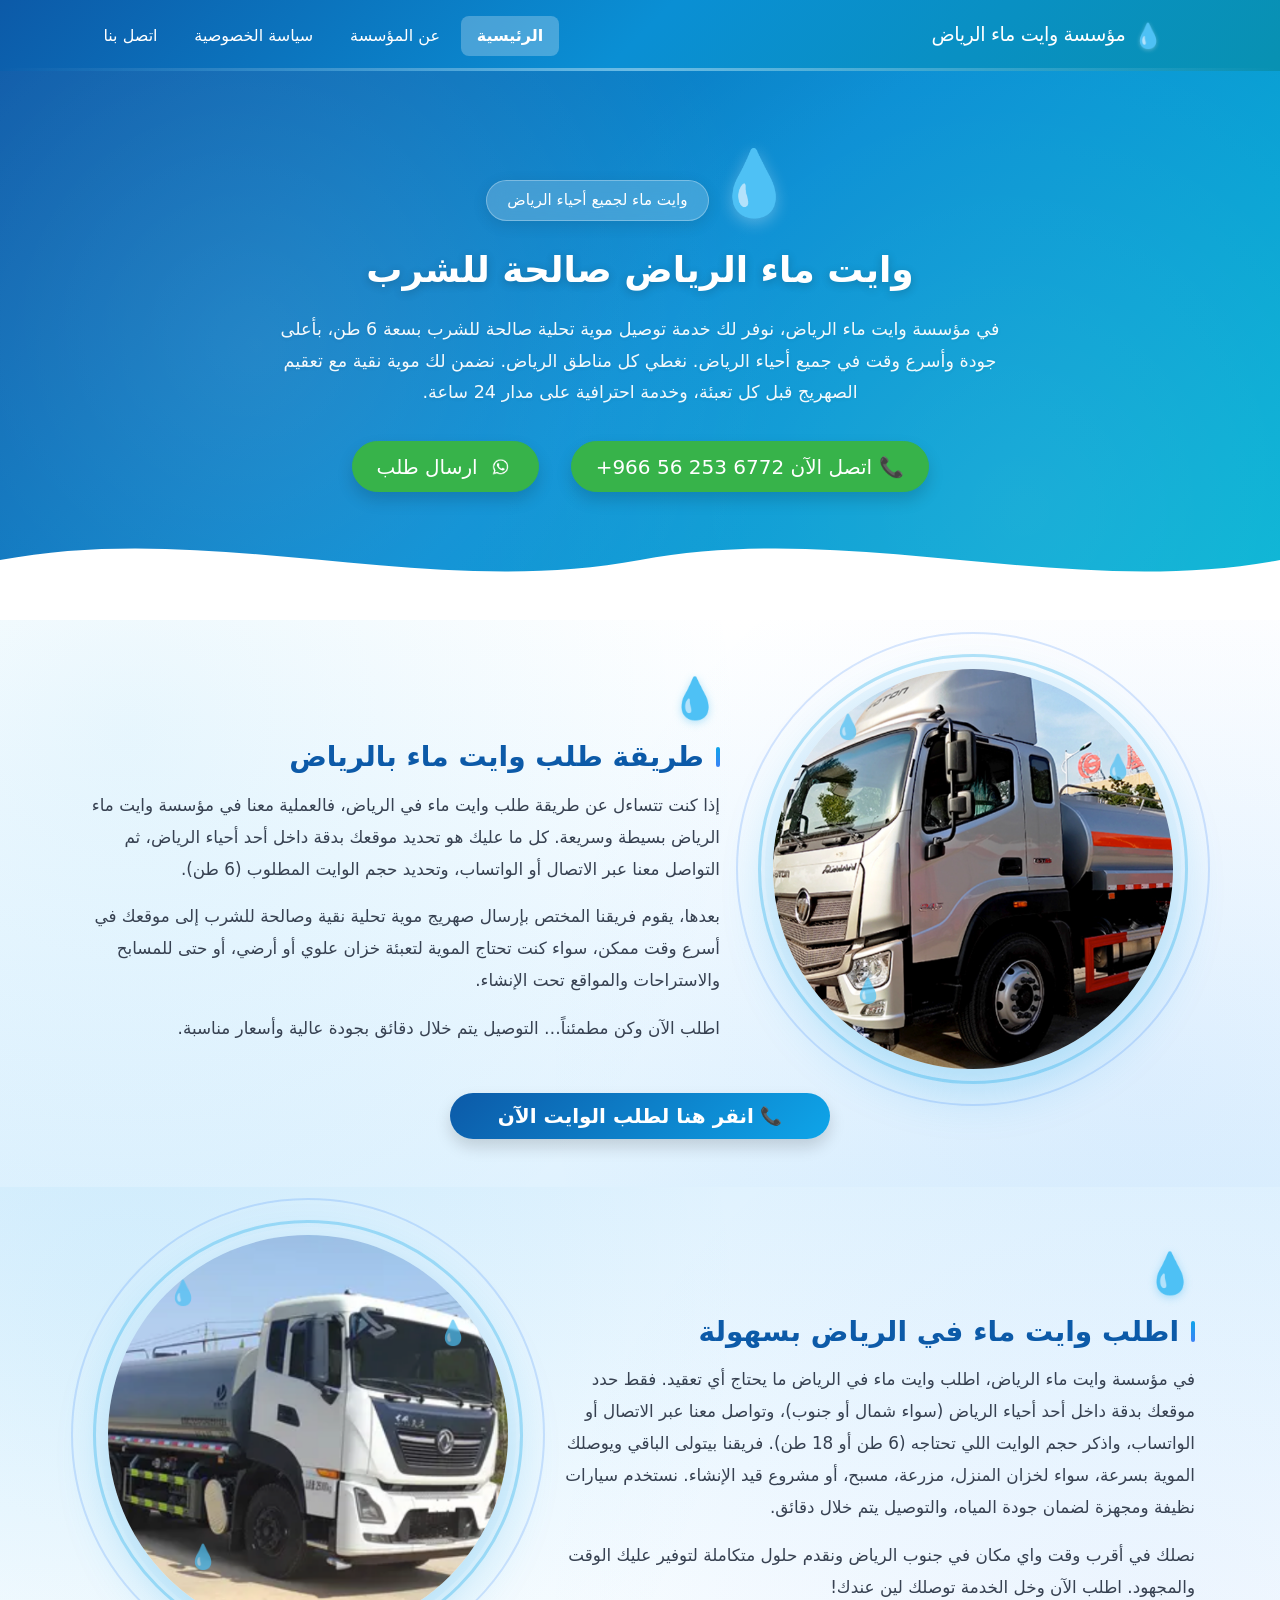
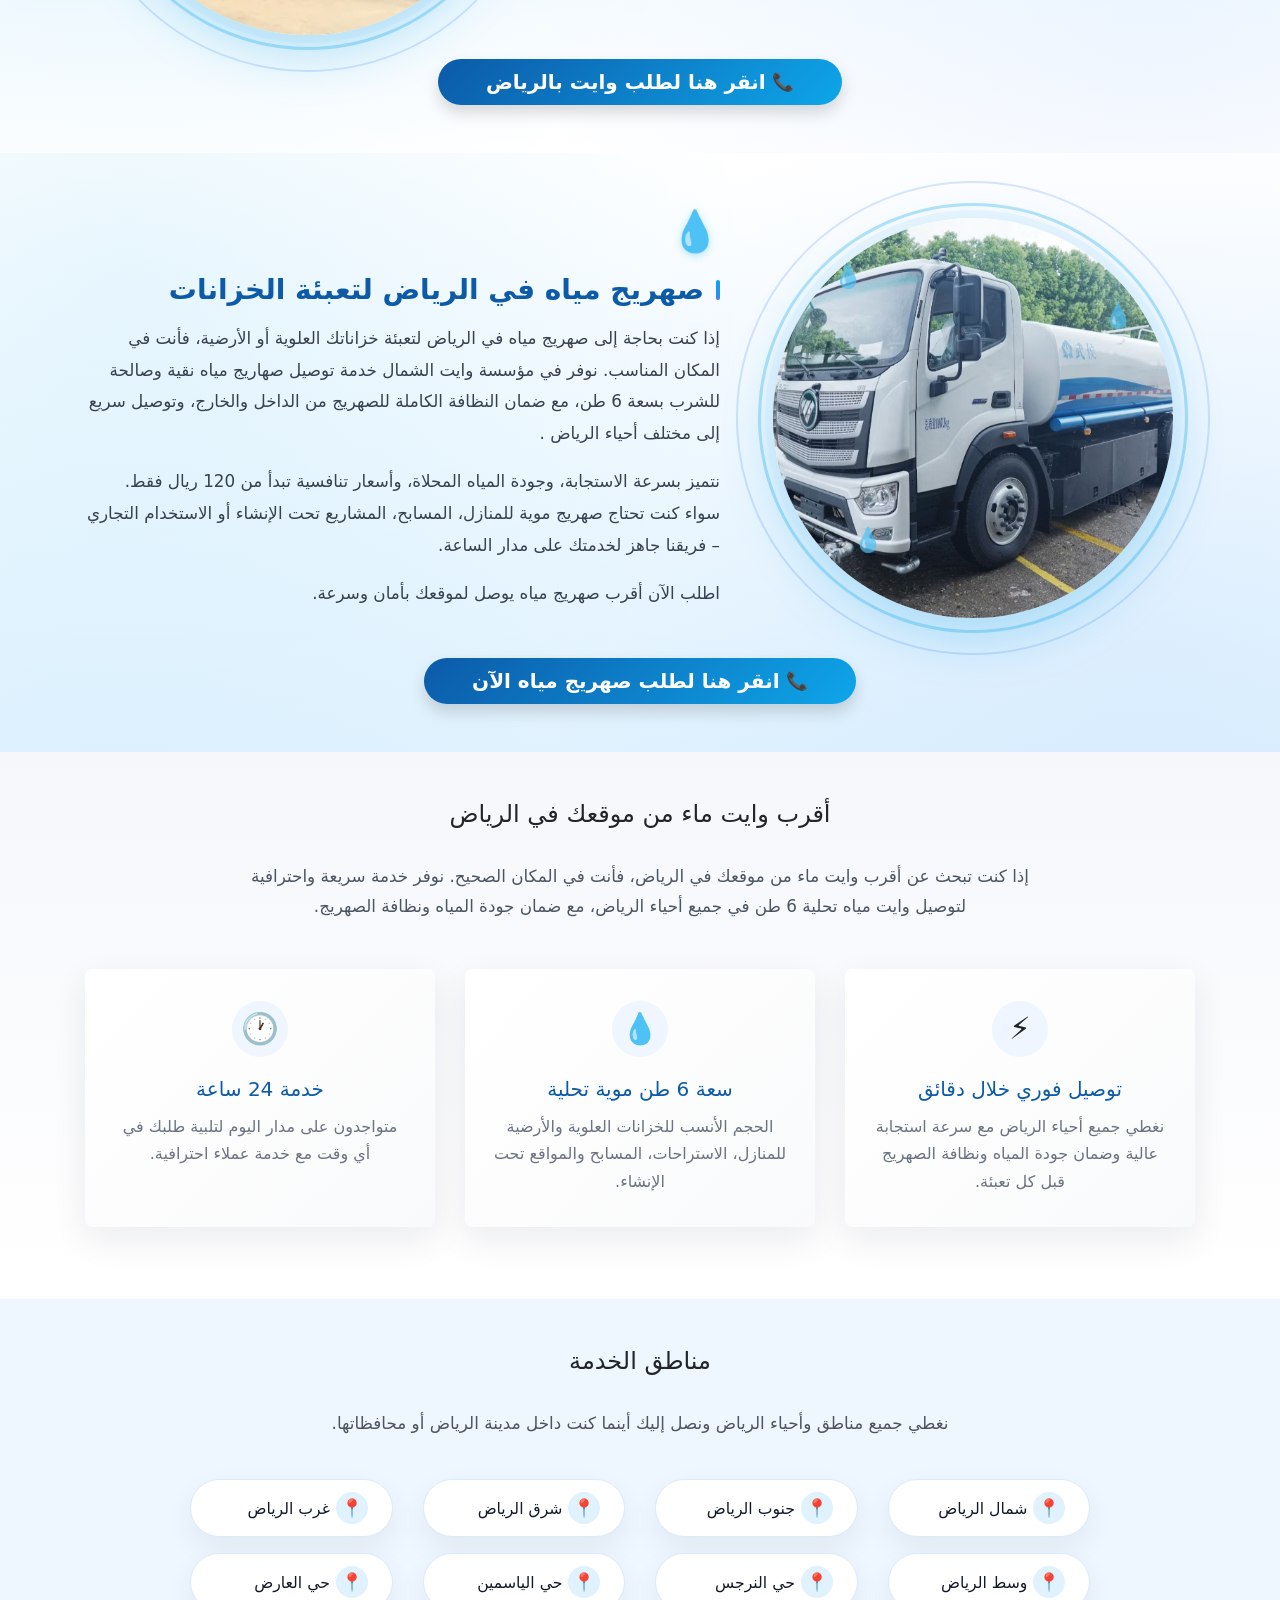
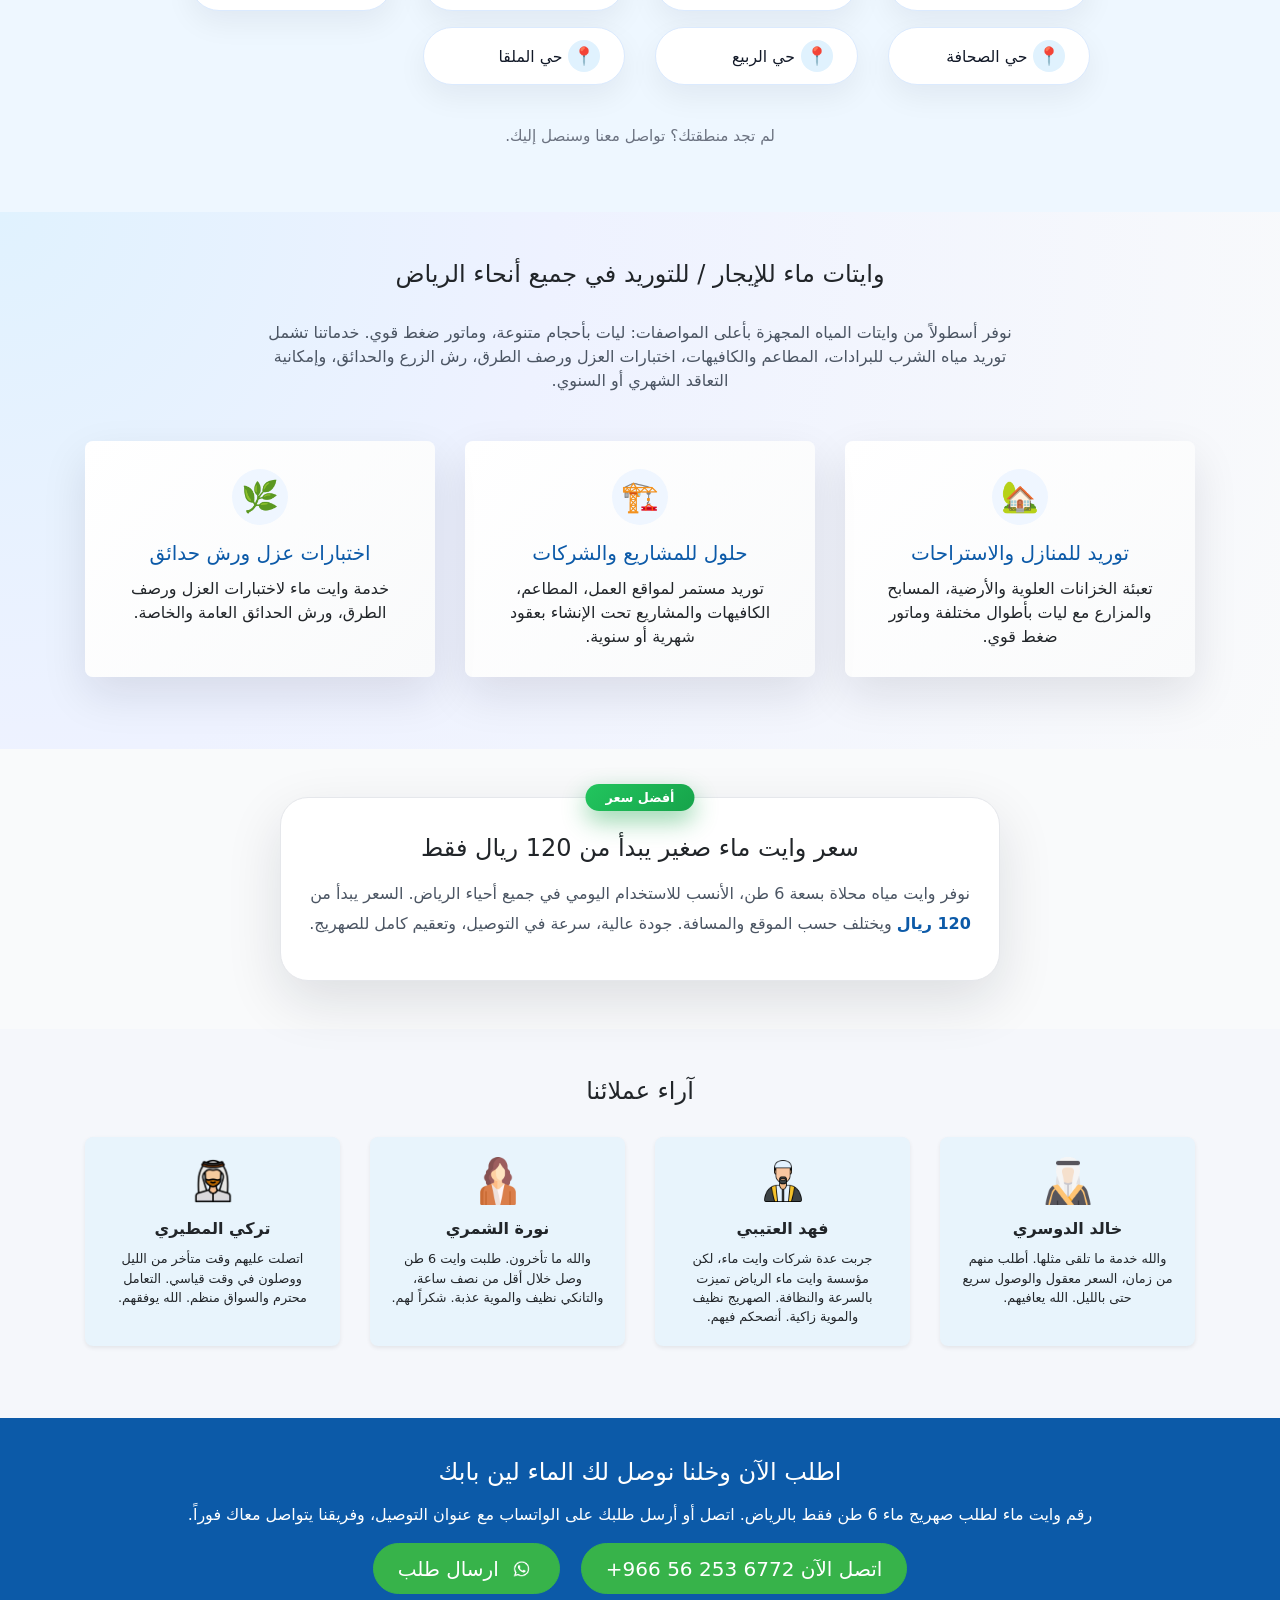
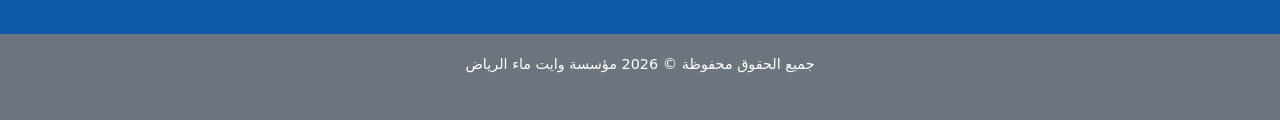
==== index.html @ 1dc17751 "Add Riyadh Water Tanker website files" ====
<!DOCTYPE html>
<html lang="ar" dir="rtl">
<head>
    <meta charset="UTF-8">
    <meta name="viewport" content="width=device-width, initial-scale=1">
    <title>وايت ماء الرياض صالحة للشرب | توصيل لجميع أحياء الرياض - مؤسسة وايت ماء الرياض</title>
    <meta name="description" content="توصيل وايت مياه تحلية 6 طن صالحة للشرب في جميع أحياء الرياض. أسرع توصيل، جودة عالية، خدمة 24 ساعة. اتصل +966 56 253 6772">
    <link rel="stylesheet" href="./css/bootstrap.min.css">
    <link rel="stylesheet" href="./css/main.css">
</head>
<body>
    <nav class="navbar navbar-expand-lg navbar-dark navbar-waiet navbar-waiet-modern">
        <div class="navbar-water-line"></div>
        <div class="container">
            <a class="navbar-brand navbar-brand-modern" href="./index.html">
                <span class="navbar-brand-icon">💧</span>
                مؤسسة وايت ماء الرياض
            </a>
            <button class="navbar-toggler navbar-toggler-modern" type="button" data-toggle="collapse" data-target="#navbarNav" aria-controls="navbarNav" aria-expanded="false" aria-label="القائمة">
                <span class="navbar-toggler-icon"></span>
            </button>
            <div class="collapse navbar-collapse" id="navbarNav">
                <ul class="navbar-nav mr-auto navbar-nav-modern">
                    <li class="nav-item active">
                        <a class="nav-link" href="./index.html">الرئيسية</a>
                    </li>
                    <li class="nav-item">
                        <a class="nav-link" href="./about.html">عن المؤسسة</a>
                    </li>
                    <li class="nav-item">
                        <a class="nav-link" href="./privacy.html">سياسة الخصوصية</a>
                    </li>
                    <li class="nav-item">
                        <a class="nav-link" href="./contact.html">اتصل بنا</a>
                    </li>
                </ul>
            </div>
        </div>
    </nav>

    <main>
        <section class="hero">
            <div class="hero-water-overlay"></div>
            <div class="hero-water-waves">
                <svg class="hero-wave" xmlns="http://www.w3.org/2000/svg" viewBox="0 0 1440 120" preserveAspectRatio="none">
                    <path fill="#ffffff" d="M0,60 C240,20 480,100 720,60 C960,20 1200,100 1440,60 L1440,120 L0,120 Z"></path>
                </svg>
                <svg class="hero-wave hero-wave-2" xmlns="http://www.w3.org/2000/svg" viewBox="0 0 1440 120" preserveAspectRatio="none">
                    <path fill="rgba(255,255,255,0.3)" d="M0,80 C240,40 480,120 720,80 C960,40 1200,120 1440,80 L1440,120 L0,120 Z"></path>
                </svg>
            </div>
            <div class="container text-center hero-content">
                <div class="hero-water-icon">💧</div>
                <p class="hero-badge">وايت ماء لجميع أحياء الرياض</p>
                <h1 class="hero-title">وايت ماء الرياض صالحة للشرب</h1>
                <p class="hero-subtitle">في مؤسسة وايت ماء الرياض، نوفر لك خدمة توصيل موية تحلية صالحة للشرب بسعة 6 طن، بأعلى جودة وأسرع وقت في جميع أحياء الرياض. نغطي كل مناطق الرياض. نضمن لك موية نقية مع تعقيم الصهريج قبل كل تعبئة، وخدمة احترافية على مدار 24 ساعة.</p>
                <div class="hero-buttons">
                    <a class="btn btn-dark-blue btn-lg px-4 rounded-pill shadow btn-throb" href="tel:+966562536772">
                        📞 اتصل الآن
                        <span dir="ltr">+966 56 253 6772</span>
                    </a>
                    <a class="btn btn-whatsapp btn-lg px-4 rounded-pill shadow btn-throb mr-3" href="https://api.whatsapp.com/send/?phone=966562536772&text=السلام%20عليكم%20أريد%20طلب%20وايت%20ماء%206%20طن" target="_blank" rel="noopener"><img class="wa-icon" src="./img/whatsApp.png" alt="واتساب"> ارسال طلب</a>
                </div>
            </div>
        </section>

        <!-- Article + image section -->
        <section class="section article-section article-section-water">
            <div class="article-water-bg"></div>
            <div class="container">
                <div class="row align-items-center">
                    <div class="col-lg-5 mb-4 mb-lg-0 text-center">
                        <div class="article-image-wrapper mx-auto">
                            <div class="article-water-ring"></div>
                            <div class="article-water-drops">
                                <span class="water-drop">💧</span>
                                <span class="water-drop">💧</span>
                                <span class="water-drop">💧</span>
                            </div>
                            <img src="./img/car.png" alt="وايت ماء مؤسسة وايت ماء الرياض" class="img-fluid article-image-main">
                        </div>
                    </div>
                    <div class="col-lg-7">
                        <div class="article-water-icon">💧</div>
                        <h2 class="article-title">طريقة طلب وايت ماء بالرياض</h2>
                        <p class="article-text">
                            إذا كنت تتساءل عن طريقة طلب وايت ماء في الرياض، فالعملية معنا في مؤسسة وايت ماء الرياض بسيطة وسريعة. كل ما عليك هو تحديد موقعك بدقة داخل أحد أحياء الرياض، ثم التواصل معنا عبر الاتصال أو الواتساب، وتحديد حجم الوايت المطلوب (6 طن).
                        </p>
                        <p class="article-text">
                            بعدها، يقوم فريقنا المختص بإرسال صهريج موية تحلية نقية وصالحة للشرب إلى موقعك في أسرع وقت ممكن، سواء كنت تحتاج الموية لتعبئة خزان علوي أو أرضي، أو حتى للمسابح والاستراحات والمواقع تحت الإنشاء.
                        </p>
                        <p class="article-text mb-4">
                            اطلب الآن وكن مطمئناً… التوصيل يتم خلال دقائق بجودة عالية وأسعار مناسبة.
                        </p>
                    </div>
                </div>
                <div class="text-center mt-4">
                    <a class="btn btn-article-call btn-lg px-5 rounded-pill shadow btn-throb" href="tel:+966562536772">
                        <span class="btn-article-icon" aria-hidden="true">📞</span>
                        انقر هنا لطلب الوايت الآن
                    </a>
                </div>
            </div>
        </section>

        <!-- Second article + image section -->
        <section class="section article-section article-section-water-alt">
            <div class="article-water-bg"></div>
            <div class="container">
                <div class="row align-items-center flex-lg-row-reverse">
                    <div class="col-lg-5 mb-4 mb-lg-0 text-center">
                        <div class="article-image-wrapper mx-auto">
                            <div class="article-water-ring"></div>
                            <div class="article-water-drops">
                                <span class="water-drop">💧</span>
                                <span class="water-drop">💧</span>
                                <span class="water-drop">💧</span>
                            </div>
                            <img src="./img/car_two.png" alt="وايت ماء جنوب الرياض" class="img-fluid article-image-main">
                        </div>
                    </div>
                    <div class="col-lg-7">
                        <div class="article-water-icon">💧</div>
                        <h2 class="article-title">اطلب وايت ماء في الرياض بسهولة</h2>
                        <p class="article-text">
                            في مؤسسة وايت ماء الرياض، اطلب وايت ماء في الرياض ما يحتاج أي تعقيد. فقط حدد موقعك بدقة داخل أحد أحياء الرياض (سواء شمال أو جنوب)، وتواصل معنا عبر الاتصال أو الواتساب، واذكر حجم الوايت اللي تحتاجه (6 طن أو 18 طن). فريقنا بيتولى الباقي ويوصلك الموية بسرعة، سواء لخزان المنزل، مزرعة، مسبح، أو مشروع قيد الإنشاء. نستخدم سيارات نظيفة ومجهزة لضمان جودة المياه، والتوصيل يتم خلال دقائق.
                        </p>
                        <p class="article-text mb-4">
                            نصلك في أقرب وقت واي مكان في جنوب الرياض ونقدم حلول متكاملة لتوفير عليك الوقت والمجهود. اطلب الآن وخل الخدمة توصلك لين عندك!
                        </p>
                    </div>
                </div>
                <div class="text-center mt-4">
                    <a class="btn btn-article-call btn-lg px-5 rounded-pill shadow btn-throb" href="tel:+966562536772">
                        <span class="btn-article-icon" aria-hidden="true">📞</span>
                        انقر هنا لطلب وايت بالرياض
                    </a>
                </div>
            </div>
        </section>

        <!-- Third article + image section -->
        <section class="section article-section article-section-water">
            <div class="article-water-bg"></div>
            <div class="container">
                <div class="row align-items-center">
                    <div class="col-lg-5 mb-4 mb-lg-0 text-center">
                        <div class="article-image-wrapper mx-auto">
                            <div class="article-water-ring"></div>
                            <div class="article-water-drops">
                                <span class="water-drop">💧</span>
                                <span class="water-drop">💧</span>
                                <span class="water-drop">💧</span>
                            </div>
                            <img src="./img/car_three.png" alt="صهريج مياه مؤسسة وايت الشمال" class="img-fluid article-image-main">
                        </div>
                    </div>
                    <div class="col-lg-7">
                        <div class="article-water-icon">💧</div>
                        <h2 class="article-title">صهريج مياه في الرياض لتعبئة الخزانات</h2>
                        <p class="article-text">
                            إذا كنت بحاجة إلى صهريج مياه في  الرياض لتعبئة خزاناتك العلوية أو الأرضية، فأنت في المكان المناسب. نوفر في مؤسسة وايت الشمال خدمة توصيل صهاريج مياه نقية وصالحة للشرب بسعة 6 طن، مع ضمان النظافة الكاملة للصهريج من الداخل والخارج، وتوصيل سريع إلى مختلف أحياء الرياض .
                        </p>
                        <p class="article-text">
                            نتميز بسرعة الاستجابة، وجودة المياه المحلاة، وأسعار تنافسية تبدأ من 120 ريال فقط. سواء كنت تحتاج صهريج موية للمنازل، المسابح، المشاريع تحت الإنشاء أو الاستخدام التجاري – فريقنا جاهز لخدمتك على مدار الساعة.
                        </p>
                        <p class="article-text mb-4">
                            اطلب الآن أقرب صهريج مياه يوصل لموقعك بأمان وسرعة.
                        </p>
                    </div>
                </div>
                <div class="text-center mt-4">
                    <a class="btn btn-article-call btn-lg px-5 rounded-pill shadow btn-throb" href="tel:+966562536772">
                        <span class="btn-article-icon" aria-hidden="true">📞</span>
                        انقر هنا لطلب صهريج مياه الآن
                    </a>
                </div>
            </div>
        </section>

        <section class="section section-alt nearest-waiet-section">
            <div class="container">
                <h2 class="section-title">أقرب وايت ماء من موقعك في الرياض</h2>
                <p class="text-center mb-5 nearest-waiet-intro">إذا كنت تبحث عن أقرب وايت ماء من موقعك في الرياض، فأنت في المكان الصحيح. نوفر خدمة سريعة واحترافية لتوصيل وايت مياه تحلية 6 طن في جميع أحياء الرياض، مع ضمان جودة المياه ونظافة الصهريج.</p>
                <div class="row">
                    <div class="col-md-4 mb-4">
                        <div class="card h-100 nearest-waiet-card">
                            <div class="nearest-waiet-icon">⚡</div>
                            <h3 class="card-title h5">توصيل فوري خلال دقائق</h3>
                            <p class="card-text">نغطي جميع أحياء الرياض مع سرعة استجابة عالية وضمان جودة المياه ونظافة الصهريج قبل كل تعبئة.</p>
                        </div>
                    </div>
                    <div class="col-md-4 mb-4">
                        <div class="card h-100 nearest-waiet-card">
                            <div class="nearest-waiet-icon">💧</div>
                            <h3 class="card-title h5">سعة 6 طن موية تحلية</h3>
                            <p class="card-text">الحجم الأنسب للخزانات العلوية والأرضية للمنازل، الاستراحات، المسابح والمواقع تحت الإنشاء.</p>
                        </div>
                    </div>
                    <div class="col-md-4 mb-4">
                        <div class="card h-100 nearest-waiet-card">
                            <div class="nearest-waiet-icon">🕐</div>
                            <h3 class="card-title h5">خدمة 24 ساعة</h3>
                            <p class="card-text">متواجدون على مدار اليوم لتلبية طلبك في أي وقت مع خدمة عملاء احترافية.</p>
                        </div>
                    </div>
                </div>
            </div>
        </section>

        <section class="section service-areas-section">
            <div class="container">
                <h2 class="section-title">مناطق الخدمة</h2>
                <p class="service-areas-intro">
                    نغطي جميع مناطق وأحياء الرياض ونصل إليك أينما كنت داخل مدينة الرياض أو محافظاتها.
                </p>

                <div class="service-areas-grid">
                    <div class="row">
                        <div class="col-md-6 col-lg-3">
                            <div class="service-area-card">
                                <span class="service-area-icon">📍</span>
                                <span class="service-area-name">شمال الرياض</span>
                            </div>
                        </div>
                        <div class="col-md-6 col-lg-3">
                            <div class="service-area-card">
                                <span class="service-area-icon">📍</span>
                                <span class="service-area-name">جنوب الرياض</span>
                            </div>
                        </div>
                        <div class="col-md-6 col-lg-3">
                            <div class="service-area-card">
                                <span class="service-area-icon">📍</span>
                                <span class="service-area-name">شرق الرياض</span>
                            </div>
                        </div>
                        <div class="col-md-6 col-lg-3">
                            <div class="service-area-card">
                                <span class="service-area-icon">📍</span>
                                <span class="service-area-name">غرب الرياض</span>
                            </div>
                        </div>

                        <div class="col-md-6 col-lg-3">
                            <div class="service-area-card">
                                <span class="service-area-icon">📍</span>
                                <span class="service-area-name">وسط الرياض</span>
                            </div>
                        </div>
                        <div class="col-md-6 col-lg-3">
                            <div class="service-area-card">
                                <span class="service-area-icon">📍</span>
                                <span class="service-area-name">حي النرجس</span>
                            </div>
                        </div>
                        <div class="col-md-6 col-lg-3">
                            <div class="service-area-card">
                                <span class="service-area-icon">📍</span>
                                <span class="service-area-name">حي الياسمين</span>
                            </div>
                        </div>
                        <div class="col-md-6 col-lg-3">
                            <div class="service-area-card">
                                <span class="service-area-icon">📍</span>
                                <span class="service-area-name">حي العارض</span>
                            </div>
                        </div>

                        <div class="col-md-6 col-lg-3">
                            <div class="service-area-card">
                                <span class="service-area-icon">📍</span>
                                <span class="service-area-name">حي الصحافة</span>
                            </div>
                        </div>
                        <div class="col-md-6 col-lg-3">
                            <div class="service-area-card">
                                <span class="service-area-icon">📍</span>
                                <span class="service-area-name">حي الربيع</span>
                            </div>
                        </div>
                        <div class="col-md-6 col-lg-3">
                            <div class="service-area-card">
                                <span class="service-area-icon">📍</span>
                                <span class="service-area-name">حي الملقا</span>
                            </div>
                        </div>
                    </div>
                </div>

                <p class="service-areas-note text-center mt-4">
                    لم تجد منطقتك؟ تواصل معنا وسنصل إليك.
                </p>
            </div>
        </section>

        <section class="section section-alt features-section">
            <div class="container">
                <h2 class="section-title">وايتات ماء للإيجار / للتوريد في جميع أنحاء الرياض</h2>
                <p class="text-center mb-5 features-intro">
                    نوفر أسطولاً من وايتات المياه المجهزة بأعلى المواصفات: ليات بأحجام متنوعة، وماتور ضغط قوي. خدماتنا تشمل توريد مياه الشرب للبرادات، المطاعم والكافيهات، اختبارات العزل ورصف الطرق، رش الزرع والحدائق، وإمكانية التعاقد الشهري أو السنوي.
                </p>
                <div class="row">
                    <div class="col-md-4 mb-4">
                        <div class="card h-100 feature-card">
                            <div class="feature-icon">🏡</div>
                            <h3 class="card-title h5">توريد للمنازل والاستراحات</h3>
                            <p class="card-text">تعبئة الخزانات العلوية والأرضية، المسابح والمزارع مع ليات بأطوال مختلفة وماتور ضغط قوي.</p>
                        </div>
                    </div>
                    <div class="col-md-4 mb-4">
                        <div class="card h-100 feature-card">
                            <div class="feature-icon">🏗️</div>
                            <h3 class="card-title h5">حلول للمشاريع والشركات</h3>
                            <p class="card-text">توريد مستمر لمواقع العمل، المطاعم، الكافيهات والمشاريع تحت الإنشاء بعقود شهرية أو سنوية.</p>
                        </div>
                    </div>
                    <div class="col-md-4 mb-4">
                        <div class="card h-100 feature-card">
                            <div class="feature-icon">🌿</div>
                            <h3 class="card-title h5">اختبارات عزل ورش حدائق</h3>
                            <p class="card-text">خدمة وايت ماء لاختبارات العزل ورصف الطرق، ورش الحدائق العامة والخاصة.</p>
                        </div>
                    </div>
                </div>
            </div>
        </section>

        <section class="section pricing-section">
            <div class="container">
                <div class="pricing-card">
                    <div class="pricing-badge">أفضل سعر</div>
                    <h2 class="section-title mb-3">سعر وايت ماء صغير يبدأ من 120 ريال فقط</h2>
                    <p class="pricing-text">
                        نوفر وايت مياه محلاة بسعة 6 طن، الأنسب للاستخدام اليومي في جميع أحياء الرياض. السعر يبدأ من
                        <span class="pricing-amount">120 ريال</span>
                        ويختلف حسب الموقع والمسافة. جودة عالية، سرعة في التوصيل، وتعقيم كامل للصهريج.
                    </p>
                </div>
            </div>
        </section>

        <section class="section section-alt">
            <div class="container">
                <h2 class="section-title">آراء عملائنا</h2>
                <div class="row">
                    <div class="col-md-6 col-lg-3 mb-4">
                        <div class="card testimonial-card h-100 shadow-sm">
                            <div class="card-body text-center">
                                <img class="card-num-img" src="./img/one.png" alt="١">
                                <p class="font-weight-bold mb-2">خالد الدوسري</p>
                                <p class="card-text small">والله خدمة ما تلقى مثلها. أطلب منهم من زمان، السعر معقول والوصول سريع حتى بالليل. الله يعافيهم.</p>
                            </div>
                        </div>
                    </div>
                    <div class="col-md-6 col-lg-3 mb-4">
                        <div class="card testimonial-card h-100 shadow-sm">
                            <div class="card-body text-center">
                                <img class="card-num-img" src="./img/two.png" alt="٢">
                                <p class="font-weight-bold mb-2">فهد العتيبي</p>
                                <p class="card-text small">جربت عدة شركات وايت ماء، لكن مؤسسة وايت ماء الرياض تميزت بالسرعة والنظافة. الصهريج نظيف والموية زاكية. أنصحكم فيهم.</p>
                            </div>
                        </div>
                    </div>
                    <div class="col-md-6 col-lg-3 mb-4">
                        <div class="card testimonial-card h-100 shadow-sm">
                            <div class="card-body text-center">
                                <img class="card-num-img" src="./img/three.png" alt="٣">
                                <p class="font-weight-bold mb-2">نورة الشمري</p>
                                <p class="card-text small">والله ما تأخرون. طلبت وايت 6 طن وصل خلال أقل من نصف ساعة، والتانكي نظيف والموية عذبة. شكراً لهم.</p>
                            </div>
                        </div>
                    </div>
                    <div class="col-md-6 col-lg-3 mb-4">
                        <div class="card testimonial-card h-100 shadow-sm">
                            <div class="card-body text-center">
                                <img class="card-num-img" src="./img/four.png" alt="٤">
                                <p class="font-weight-bold mb-2">تركي المطيري</p>
                                <p class="card-text small">اتصلت عليهم وقت متأخر من الليل ووصلون في وقت قياسي. التعامل محترم والسواق منظم. الله يوفقهم.</p>
                            </div>
                        </div>
                    </div>
                </div>
            </div>
        </section>

        <section class="cta-bar">
            <div class="container text-center text-white">
                <h2 class="h4 mb-3">اطلب الآن وخلنا نوصل لك الماء لين بابك</h2>
                <p class="mb-3">رقم وايت ماء لطلب صهريج ماء 6 طن فقط بالرياض. اتصل أو أرسل طلبك على الواتساب مع عنوان التوصيل، وفريقنا يتواصل معاك فوراً.</p>
                <a class="btn btn-dark-blue btn-lg rounded-pill px-4 btn-throb" href="tel:+966562536772">
                    اتصل الآن
                    <span dir="ltr">+966 56 253 6772</span>
                </a>
                <a class="btn btn-whatsapp btn-lg rounded-pill px-4 mr-3 btn-throb" href="https://api.whatsapp.com/send/?phone=966562536772&text=السلام%20عليكم%20أريد%20طلب%20وايت%20ماء" target="_blank" rel="noopener"><img class="wa-icon" src="./img/whatsApp.png" alt="واتساب"> ارسال طلب</a>
            </div>
        </section>
    </main>

    <footer class="site-footer">
        <div class="container text-center">
            <p class="mb-0">جميع الحقوق محفوظة © <span id="year"></span> مؤسسة وايت ماء الرياض</p>
        </div>
    </footer>

    <script src="./js/jquery.js"></script>
    <script src="./js/bootstrap.js"></script>
    <script>
        document.getElementById('year').textContent = new Date().getFullYear();
    </script>
</body>
</html>
---- css/main.css ----
/* Waiet Al Shamal - same approach as AirCondition project */
body {
    direction: rtl;
    text-align: right;
    font-family: system-ui, -apple-system, "Segoe UI", sans-serif;
}

.navbar-waiet {
    background-color: #0c5aa8 !important;
}

/* Modern navbar */
.navbar-waiet-modern {
    position: relative;
    background: linear-gradient(135deg, #0c5aa8 0%, #0a8fd4 50%, #0891b2 100%) !important;
    box-shadow: 0 4px 20px rgba(0, 0, 0, 0.15);
    padding: 0.6rem 0;
}

.navbar-water-line {
    position: absolute;
    bottom: 0;
    left: 0;
    right: 0;
    height: 3px;
    background: linear-gradient(90deg, transparent, rgba(255,255,255,0.5), transparent);
    opacity: 0.8;
}

.navbar-waiet-modern .navbar-brand-modern {
    display: inline-flex;
    align-items: center;
    gap: 0.5rem;
    font-weight: 700;
    font-size: 1.2rem;
    letter-spacing: -0.02em;
    transition: opacity 0.2s ease, transform 0.2s ease;
}

.navbar-waiet-modern .navbar-brand-modern:hover {
    opacity: 0.95;
    transform: translateY(-1px);
}

.navbar-brand-icon {
    font-size: 1.5rem;
    filter: drop-shadow(0 1px 2px rgba(255,255,255,0.3));
}

.navbar-waiet-modern .navbar-brand,
.navbar-waiet-modern .nav-link {
    color: #fff !important;
    font-weight: 500;
    padding: 0.5rem 1rem !important;
    border-radius: 8px;
    transition: background-color 0.2s ease, color 0.2s ease, transform 0.2s ease;
}

.navbar-waiet-modern .nav-link:hover {
    background-color: rgba(255,255,255,0.2) !important;
    color: #fff !important;
    transform: translateY(-1px);
}

.navbar-waiet-modern .nav-item.active .nav-link {
    background-color: rgba(255,255,255,0.25);
    font-weight: 600;
}

.navbar-waiet-modern .navbar-nav-modern .nav-link {
    margin: 0 0.15rem;
}

.navbar-waiet-modern .navbar-toggler-modern {
    border-color: rgba(255,255,255,0.5);
    padding: 0.4rem 0.6rem;
}

.navbar-waiet-modern .navbar-toggler-modern .navbar-toggler-icon {
    background-image: url("data:image/svg+xml,%3csvg xmlns='http://www.w3.org/2000/svg' width='30' height='30' viewBox='0 0 30 30'%3e%3cpath stroke='rgba(255,255,255,1)' stroke-linecap='round' stroke-miterlimit='10' stroke-width='2' d='M4 7h22M4 15h22M4 23h22'/%3e%3c/svg%3e");
}

.navbar-waiet .navbar-brand,
.navbar-waiet .nav-link {
    color: #fff !important;
}

.navbar-waiet .nav-link:hover {
    background-color: rgba(255,255,255,0.15);
    border-radius: 4px;
}

.hero {
    position: relative;
    background: linear-gradient(135deg, #0c5aa8 0%, #0a8fd4 50%, #06b6d4 100%);
    color: #fff;
    padding: 4rem 1rem 8rem;
    overflow: hidden;
}

/* Water overlay effect */
.hero-water-overlay {
    position: absolute;
    top: 0;
    left: 0;
    right: 0;
    bottom: 0;
    background: 
        radial-gradient(circle at 20% 50%, rgba(255,255,255,0.1) 0%, transparent 50%),
        radial-gradient(circle at 80% 80%, rgba(255,255,255,0.08) 0%, transparent 50%);
    pointer-events: none;
}

/* Animated water waves at bottom */
.hero-water-waves {
    position: absolute;
    bottom: 0;
    left: 0;
    width: 100%;
    height: 120px;
    overflow: hidden;
    pointer-events: none;
}

.hero-wave {
    position: absolute;
    bottom: 0;
    left: 0;
    width: 100%;
    height: 100%;
    animation: wave-animation 8s ease-in-out infinite;
}

.hero-wave-2 {
    animation: wave-animation 10s ease-in-out infinite reverse;
    opacity: 0.7;
}

@keyframes wave-animation {
    0%, 100% {
        transform: translateX(0) translateY(0);
    }
    50% {
        transform: translateX(-25px) translateY(-10px);
    }
}

/* Hero content */
.hero-content {
    position: relative;
    z-index: 2;
}

.hero-water-icon {
    font-size: 4rem;
    margin-bottom: 1rem;
    display: inline-block;
    animation: water-drop 3s ease-in-out infinite;
    filter: drop-shadow(0 4px 8px rgba(255,255,255,0.3));
}

@keyframes water-drop {
    0%, 100% {
        transform: translateY(0) scale(1);
    }
    50% {
        transform: translateY(-10px) scale(1.05);
    }
}

.hero-badge {
    display: inline-block;
    padding: 0.5rem 1.25rem;
    border-radius: 999px;
    background: rgba(255,255,255,0.2);
    backdrop-filter: blur(10px);
    font-size: 0.95rem;
    margin-bottom: 1.5rem;
    font-weight: 500;
    border: 1px solid rgba(255,255,255,0.3);
    box-shadow: 0 4px 15px rgba(0,0,0,0.1);
}

.hero-title {
    font-size: 2.25rem;
    font-weight: 800;
    margin-bottom: 1.25rem;
    text-shadow: 0 2px 10px rgba(0,0,0,0.2);
    line-height: 1.3;
}

.hero-subtitle {
    font-size: 1.1rem;
    max-width: 750px;
    margin: 0 auto 2rem;
    opacity: 0.95;
    line-height: 1.8;
    text-shadow: 0 1px 5px rgba(0,0,0,0.1);
}

.hero-buttons {
    display: flex;
    flex-wrap: wrap;
    justify-content: center;
    gap: 1rem;
    margin-top: 2rem;
}

@media (max-width: 767.98px) {
    .hero {
        padding: 3rem 1rem 6rem;
    }
    
    .hero-title {
        font-size: 1.75rem;
    }
    
    .hero-subtitle {
        font-size: 1rem;
    }
    
    .hero-water-icon {
        font-size: 3rem;
    }
    
    .hero-buttons {
        flex-direction: column;
        align-items: center;
    }
    
    .hero-buttons .btn {
        width: 100%;
        max-width: 300px;
    }
}

.section {
    padding: 3rem 0;
}

.section-alt {
    background-color: #f5f7fb;
}

/* Nearest Waiet Section - Modernized */
.nearest-waiet-section {
    background: linear-gradient(180deg, #f5f7fb 0%, #ffffff 100%);
}

.nearest-waiet-intro {
    max-width: 800px;
    margin-left: auto;
    margin-right: auto;
    color: #4b5563;
    font-size: 1.05rem;
    line-height: 1.8;
}

.nearest-waiet-card {
    border-radius: 1.25rem;
    padding: 2rem 1.75rem;
    box-shadow: 0 12px 35px rgba(15, 23, 42, 0.08);
    border: 1px solid #e5e7eb;
    text-align: center;
    background: linear-gradient(135deg, #ffffff, #f9fafb);
    transition: transform 0.2s ease, box-shadow 0.2s ease, border-color 0.2s ease;
    cursor: pointer;
}

.nearest-waiet-card:hover {
    transform: translateY(-5px);
    box-shadow: 0 20px 50px rgba(15, 23, 42, 0.15);
    border-color: #bfdbfe;
}

.nearest-waiet-icon {
    width: 3.5rem;
    height: 3.5rem;
    border-radius: 999px;
    display: flex;
    align-items: center;
    justify-content: center;
    font-size: 1.9rem;
    margin: 0 auto 1.25rem;
    background-color: #eff6ff;
    transition: transform 0.2s ease, background-color 0.2s ease;
}

.nearest-waiet-card:hover .nearest-waiet-icon {
    transform: scale(1.1);
    background-color: #dbeafe;
}

.nearest-waiet-card .card-title {
    margin-bottom: 0.75rem;
}

.nearest-waiet-card .card-text {
    color: #6b7280;
    line-height: 1.7;
    margin-bottom: 0;
}

.section-title {
    text-align: center;
    font-size: 1.5rem;
    margin-bottom: 2rem;
}

/* Modern features & pricing sections */
.features-section {
    background: radial-gradient(circle at top left, #e0f2fe 0, #eef2ff 40%, #f9fafb 100%);
}

.features-intro {
    max-width: 780px;
    margin-left: auto;
    margin-right: auto;
    color: #4b5563;
}

.feature-card {
    border-radius: 1.25rem;
    padding: 1.75rem 1.5rem;
    box-shadow: 0 18px 45px rgba(15, 23, 42, 0.1);
    border: 1px solid #e5e7eb;
    text-align: center;
    background: linear-gradient(135deg, #ffffff, #f9fafb);
    transition: transform 0.18s ease, box-shadow 0.18s ease, border-color 0.18s ease;
}

.feature-card .card-title,
.feature-card .card-text {
    text-align: center;
}

.feature-card:hover {
    transform: translateY(-4px);
    box-shadow: 0 22px 55px rgba(15, 23, 42, 0.15);
    border-color: #bfdbfe;
}

.feature-icon {
    width: 3.5rem;
    height: 3.5rem;
    border-radius: 999px;
    display: flex;
    align-items: center;
    justify-content: center;
    font-size: 1.9rem;
    margin: 0 auto 1rem;
    background-color: #eff6ff;
}

.pricing-section {
    background-color: #f9fafb;
}

.pricing-card {
    max-width: 720px;
    margin: 0 auto;
    text-align: center;
    background: #ffffff;
    border-radius: 1.75rem;
    padding: 2.25rem 1.75rem 2.5rem;
    box-shadow: 0 20px 55px rgba(15, 23, 42, 0.12);
    border: 1px solid #e5e7eb;
    position: relative;
}

.pricing-badge {
    position: absolute;
    top: -14px;
    left: 50%;
    transform: translateX(-50%);
    background: linear-gradient(135deg, #22c55e, #16a34a);
    color: #ffffff;
    padding: 0.25rem 1.25rem;
    border-radius: 999px;
    font-size: 0.8rem;
    font-weight: 600;
    box-shadow: 0 10px 25px rgba(22, 163, 74, 0.45);
}

.pricing-text {
    font-size: 1rem;
    line-height: 1.9;
    color: #4b5563;
    margin-bottom: 0;
}

.pricing-amount {
    font-weight: 800;
    color: #0c5aa8;
}

.neighborhoods-list {
    list-style: none;
    padding: 0;
    margin: 0;
    column-count: 2;
    column-gap: 2rem;
}

.neighborhoods-list li {
    break-inside: avoid;
    margin-bottom: 0.4rem;
    padding-right: 0.5rem;
}

@media (max-width: 576px) {
    .neighborhoods-list {
        column-count: 1;
    }
}

.cta-bar {
    background-color: #0c5aa8;
    color: #fff;
    padding: 2.5rem 1rem;
}

.site-footer {
    position: relative;
    background-color: #6c757d;
    color: #fff;
    padding: 1.25rem 1rem 2.75rem;
    font-size: 0.9rem;
    overflow: hidden;
}

/* Wavy top edge for footer (bottom of page looks wavy, not straight) */
.site-footer::before {
    content: "";
    position: absolute;
    top: -40px;
    left: 0;
    width: 100%;
    height: 40px;
    background-repeat: no-repeat;
    background-position: top center;
    background-size: cover;
    background-image: url("data:image/svg+xml;utf8,<svg xmlns='http://www.w3.org/2000/svg' viewBox='0 0 1440 100' preserveAspectRatio='none'><path fill='%236c757d' d='M0,40 C240,0 480,80 720,40 C960,0 1200,80 1440,40 L1440,100 L0,100 Z'/></svg>");
}

.card {
    border: none;
    border-radius: 0.5rem;
}

.card-title {
    color: #0c5aa8;
}

/* Testimonial cards: light blue background + number icons */
.testimonial-card {
    background-color: #e8f4fc;
}

.testimonial-card .card-num-img {
    width: 3rem;
    height: auto;
    margin-bottom: 0.75rem;
    display: block;
    margin-left: auto;
    margin-right: auto;
}

.page-content {
    padding: 3rem 0;
    min-height: 50vh;
}

.page-content h1 {
    margin-bottom: 1.5rem;
}

/* Article + image section */
.article-section {
    background-color: #ffffff;
    position: relative;
    overflow: hidden;
}

/* Water-themed backgrounds */
.article-section-water {
    background: linear-gradient(180deg, #ffffff 0%, #f0f9ff 50%, #e0f2fe 100%);
}

.article-section-water-alt {
    background: linear-gradient(180deg, #e0f2fe 0%, #f0f9ff 50%, #ffffff 100%);
}

.article-water-bg {
    position: absolute;
    top: 0;
    left: 0;
    right: 0;
    bottom: 0;
    background: 
        radial-gradient(circle at 10% 20%, rgba(14, 165, 233, 0.08) 0%, transparent 50%),
        radial-gradient(circle at 90% 80%, rgba(59, 130, 246, 0.06) 0%, transparent 50%);
    pointer-events: none;
    z-index: 0;
}

.article-section .container {
    position: relative;
    z-index: 1;
}

/* Water icon in text section */
.article-water-icon {
    font-size: 2.5rem;
    display: inline-block;
    margin-bottom: 0.75rem;
    animation: water-drop-float 4s ease-in-out infinite;
    filter: drop-shadow(0 2px 4px rgba(14, 165, 233, 0.3));
}

@keyframes water-drop-float {
    0%, 100% {
        transform: translateY(0) rotate(0deg);
    }
    50% {
        transform: translateY(-8px) rotate(5deg);
    }
}

/* Enhanced image wrapper with water effects */
.article-image-wrapper {
    width: 400px;
    height: 400px;
    border-radius: 50%;
    overflow: visible;
    box-shadow: 0 20px 50px rgba(14, 165, 233, 0.25), 0 0 0 8px rgba(224, 242, 254, 0.5);
    position: relative;
    transition: transform 0.3s ease, box-shadow 0.3s ease;
}

.article-image-wrapper:hover {
    transform: scale(1.05);
    box-shadow: 0 25px 60px rgba(14, 165, 233, 0.3), 0 0 0 10px rgba(224, 242, 254, 0.6);
}

.article-image-main {
    width: 100%;
    height: 100%;
    object-fit: cover;
    border-radius: 50%;
    position: relative;
    z-index: 2;
}

/* Water ring animation around image */
.article-water-ring {
    position: absolute;
    top: -15px;
    left: -15px;
    right: -15px;
    bottom: -15px;
    border-radius: 50%;
    border: 3px solid rgba(14, 165, 233, 0.3);
    animation: water-ring-pulse 3s ease-in-out infinite;
    z-index: 1;
}

.article-water-ring::before {
    content: '';
    position: absolute;
    top: -25px;
    left: -25px;
    right: -25px;
    bottom: -25px;
    border-radius: 50%;
    border: 2px solid rgba(59, 130, 246, 0.2);
    animation: water-ring-pulse 3s ease-in-out infinite 0.5s;
}

@keyframes water-ring-pulse {
    0%, 100% {
        transform: scale(1);
        opacity: 0.6;
    }
    50% {
        transform: scale(1.1);
        opacity: 0.3;
    }
}

/* Floating water drops around image */
.article-water-drops {
    position: absolute;
    top: 0;
    left: 0;
    right: 0;
    bottom: 0;
    z-index: 3;
    pointer-events: none;
}

.water-drop {
    position: absolute;
    font-size: 1.5rem;
    animation: water-drop-fall 4s ease-in-out infinite;
    opacity: 0.7;
}

.water-drop:nth-child(1) {
    top: 10%;
    left: 15%;
    animation-delay: 0s;
}

.water-drop:nth-child(2) {
    top: 20%;
    right: 10%;
    animation-delay: 1.3s;
}

.water-drop:nth-child(3) {
    bottom: 15%;
    left: 20%;
    animation-delay: 2.6s;
}

@keyframes water-drop-fall {
    0%, 100% {
        transform: translateY(0) scale(1);
        opacity: 0.7;
    }
    50% {
        transform: translateY(-20px) scale(1.2);
        opacity: 1;
    }
}

.article-title {
    font-size: 1.75rem;
    margin-bottom: 1rem;
    font-weight: 700;
    color: #0c5aa8;
    position: relative;
    padding-right: 1rem;
}

.article-title::after {
    content: '';
    position: absolute;
    right: 0;
    top: 50%;
    transform: translateY(-50%);
    width: 4px;
    height: 60%;
    background: linear-gradient(180deg, #0ea5e9, #3b82f6);
    border-radius: 2px;
}

.article-text {
    font-size: 1.05rem;
    line-height: 1.9;
    color: #374151;
    position: relative;
}

@media (max-width: 767.98px) {
    .article-image-wrapper {
        width: 280px;
        height: 280px;
    }
    
    .article-water-ring {
        top: -10px;
        left: -10px;
        right: -10px;
        bottom: -10px;
    }
    
    .article-water-ring::before {
        top: -18px;
        left: -18px;
        right: -18px;
        bottom: -18px;
    }
    
    .water-drop {
        font-size: 1.2rem;
    }

    .article-title {
        text-align: center;
        padding-right: 0;
    }
    
    .article-title::after {
        display: none;
    }
    
    .article-water-icon {
        display: block;
        text-align: center;
    }

    .article-text {
        text-align: right;
    }
}

.btn-article-call {
    background: linear-gradient(135deg, #0c5aa8, #0ea5e9);
    border: none;
    color: #ffffff;
    font-weight: 600;
    display: inline-flex;
    align-items: center;
    justify-content: center;
    gap: 0.4rem;
    position: relative;
    overflow: hidden;
    transition: all 0.3s ease;
}

.btn-article-call::before {
    content: '';
    position: absolute;
    top: 50%;
    left: 50%;
    width: 0;
    height: 0;
    border-radius: 50%;
    background: rgba(255, 255, 255, 0.3);
    transform: translate(-50%, -50%);
    transition: width 0.6s, height 0.6s;
}

.btn-article-call:hover::before {
    width: 300px;
    height: 300px;
}

.btn-article-call:hover,
.btn-article-call:focus {
    background: linear-gradient(135deg, #0ea5e9, #3b82f6);
    color: #ffffff;
    transform: translateY(-2px);
    box-shadow: 0 8px 20px rgba(14, 165, 233, 0.4);
}

.btn-article-call:active {
    background: linear-gradient(135deg, #0a4a8c, #0c5aa8);
    transform: translateY(0);
}

.btn-article-icon {
    font-size: 1.1rem;
    position: relative;
    z-index: 1;
}

/* Light green buttons for "اتصل الآن" */
.btn-dark-blue,
.btn-dark-green {
    background-color: #37B34A;
    border-color: #37B34A;
    color: #fff;
}

.btn-dark-blue:hover,
.btn-dark-blue:focus,
.btn-dark-green:hover,
.btn-dark-green:focus {
    background-color: #2d9d3d;
    border-color: #2d9d3d;
    color: #fff;
}

.btn-dark-blue:active,
.btn-dark-green:active {
    background-color: #258b33;
    border-color: #258b33;
    color: #fff;
}

/* Make call & WhatsApp buttons visually identical in size */
.btn-dark-blue.btn-lg,
.btn-whatsapp.btn-lg {
    padding: 0.6rem 1.8rem;
    border-radius: 2rem;
    font-weight: 500;
}

/* WhatsApp button - WhatsApp brand green, icon + "ارسال طلب" */
.btn-whatsapp {
    background-color: #37B34A;
    border-color: #37B34A;
    color: #fff;
    display: inline-flex;
    align-items: center;
    justify-content: center;
    gap: 0.5rem;
    padding: 0.6rem 1.25rem;
    border-radius: 2rem;
    font-weight: 500;
}

.btn-whatsapp:hover,
.btn-whatsapp:focus {
    background-color: #2d9d3d;
    border-color: #2d9d3d;
    color: #fff;
}

.btn-whatsapp:active {
    background-color: #258b33;
    border-color: #258b33;
    color: #fff;
}

.btn-whatsapp .wa-icon {
    width: 1.75rem;
    height: 1.75rem;
    flex-shrink: 0;
    object-fit: contain;
    vertical-align: middle;
}

/* Throbbing / pulsing effect for call & WhatsApp buttons */
@keyframes button-throb {
    0% {
        transform: scale(1);
        box-shadow: 0 0.4rem 0.9rem rgba(0, 0, 0, 0.18);
    }
    50% {
        transform: scale(1.04);
        box-shadow: 0 0.7rem 1.3rem rgba(0, 0, 0, 0.25);
    }
    100% {
        transform: scale(1);
        box-shadow: 0 0.4rem 0.9rem rgba(0, 0, 0, 0.18);
    }
}

.btn-throb {
    animation: button-throb 1.6s ease-in-out infinite;
}

.btn-throb:hover,
.btn-throb:focus {
    animation-play-state: paused;
}

/* Service areas section - cards layout */
.service-areas-section {
    background-color: #eef7ff;
}

.service-areas-intro {
    font-size: 1.05rem;
    line-height: 1.9;
    color: #4b5563;
    max-width: 750px;
    margin: 0 auto 2.5rem;
    text-align: center;
}

.service-areas-grid {
    max-width: 900px;
    margin: 0 auto;
}

.service-area-card {
    background-color: #ffffff;
    border-radius: 999px;
    padding: 0.75rem 1.5rem;
    margin-bottom: 1rem;
    display: flex;
    align-items: center;
    justify-content: flex-start;
    gap: 0.35rem;
    box-shadow: 0 12px 30px rgba(15, 23, 42, 0.06);
    border: 1px solid #dbeafe;
    font-size: 0.98rem;
    transition: transform 0.2s ease, box-shadow 0.2s ease, border-color 0.2s ease, background-color 0.2s ease;
    cursor: pointer;
}

.service-area-card:hover {
    transform: translateY(-3px);
    box-shadow: 0 16px 40px rgba(15, 23, 42, 0.12);
    border-color: #93c5fd;
    background-color: #f8fafc;
}

.service-area-name {
    color: #111827;
    font-weight: 500;
}

.service-area-icon {
    width: 2rem;
    height: 2rem;
    border-radius: 999px;
    background-color: #e0f2fe;
    display: flex;
    align-items: center;
    justify-content: center;
    color: #1d4ed8;
    font-size: 1.1rem;
    transition: background-color 0.2s ease, transform 0.2s ease;
}

.service-area-card:hover .service-area-icon {
    background-color: #bfdbfe;
    transform: scale(1.1);
}

.service-areas-note {
    font-size: 0.95rem;
    color: #6b7280;
}

/* Modern Page Styles - About, Contact, Privacy */

/* Hero Sections */
.hero-about,
.hero-contact,
.hero-privacy {
    background: linear-gradient(135deg, #0c5aa8, #0a8fd4);
    color: #fff;
    padding: 4rem 1rem 3rem;
    text-align: center;
}

.hero-about-title,
.hero-contact-title,
.hero-privacy-title {
    font-size: 2.25rem;
    font-weight: 700;
    margin-bottom: 0.75rem;
}

.hero-about-subtitle,
.hero-contact-subtitle,
.hero-privacy-subtitle {
    font-size: 1.15rem;
    opacity: 0.95;
}

/* Modern Page Content */
.page-content-modern {
    padding: 4rem 0;
}

/* About Page Styles */
.about-content-card {
    background: #ffffff;
    border-radius: 1.5rem;
    padding: 3rem 2.5rem;
    box-shadow: 0 20px 55px rgba(15, 23, 42, 0.1);
    border: 1px solid #e5e7eb;
    text-align: center;
    margin-bottom: 2rem;
}

.about-icon-wrapper {
    margin-bottom: 1.5rem;
}

.about-icon {
    font-size: 4rem;
    display: inline-block;
}

.about-section-title {
    font-size: 1.75rem;
    font-weight: 700;
    color: #0c5aa8;
    margin-bottom: 1.5rem;
}

.about-text {
    font-size: 1.05rem;
    line-height: 1.9;
    color: #4b5563;
    margin-bottom: 1.25rem;
    text-align: right;
}

.about-feature-card {
    background: linear-gradient(135deg, #ffffff, #f9fafb);
    border-radius: 1.25rem;
    padding: 2rem 1.5rem;
    text-align: center;
    box-shadow: 0 12px 35px rgba(15, 23, 42, 0.08);
    border: 1px solid #e5e7eb;
    transition: transform 0.2s ease, box-shadow 0.2s ease;
    height: 100%;
}

.about-feature-card:hover {
    transform: translateY(-5px);
    box-shadow: 0 18px 45px rgba(15, 23, 42, 0.12);
}

.about-feature-icon {
    font-size: 2.5rem;
    display: block;
    margin-bottom: 1rem;
}

.about-feature-title {
    font-size: 1.25rem;
    font-weight: 700;
    color: #0c5aa8;
    margin-bottom: 0.75rem;
}

.about-feature-text {
    font-size: 0.95rem;
    line-height: 1.7;
    color: #6b7280;
    margin-bottom: 0;
}

/* Contact Page Styles */
.contact-intro {
    font-size: 1.1rem;
    color: #4b5563;
    max-width: 700px;
    margin: 0 auto;
}

.contact-card {
    background: linear-gradient(135deg, #ffffff, #f9fafb);
    border-radius: 1.5rem;
    padding: 2.5rem 2rem;
    text-align: center;
    box-shadow: 0 18px 50px rgba(15, 23, 42, 0.12);
    border: 1px solid #e5e7eb;
    transition: transform 0.2s ease, box-shadow 0.2s ease;
    height: 100%;
}

.contact-card:hover {
    transform: translateY(-6px);
    box-shadow: 0 24px 60px rgba(15, 23, 42, 0.15);
}

.contact-card-phone {
    border-top: 4px solid #0c5aa8;
}

.contact-card-whatsapp {
    border-top: 4px solid #37B34A;
}

.contact-card-icon {
    font-size: 3.5rem;
    display: block;
    margin-bottom: 1.25rem;
}

.contact-card-title {
    font-size: 1.5rem;
    font-weight: 700;
    color: #111827;
    margin-bottom: 0.75rem;
}

.contact-card-number {
    font-size: 1.35rem;
    font-weight: 700;
    color: #0c5aa8;
    margin-bottom: 0.5rem;
    direction: ltr;
    text-align: center;
}

.contact-card-desc {
    font-size: 0.95rem;
    color: #6b7280;
    margin-bottom: 1.5rem;
}

.contact-info-box {
    background: #f9fafb;
    border-radius: 1.25rem;
    padding: 2rem 2.5rem;
    border: 1px solid #e5e7eb;
}

.contact-info-title {
    font-size: 1.4rem;
    font-weight: 700;
    color: #0c5aa8;
    margin-bottom: 1.5rem;
    text-align: center;
}

.contact-info-item {
    display: flex;
    align-items: center;
    gap: 1rem;
    padding: 0.75rem 0;
    border-bottom: 1px solid #e5e7eb;
}

.contact-info-item:last-child {
    border-bottom: none;
}

.contact-info-label {
    font-size: 1.5rem;
    flex-shrink: 0;
}

.contact-info-text {
    font-size: 1rem;
    color: #4b5563;
}

/* Privacy Page Styles */
.privacy-content-card {
    background: #ffffff;
    border-radius: 1.5rem;
    padding: 3rem 2.5rem;
    box-shadow: 0 20px 55px rgba(15, 23, 42, 0.1);
    border: 1px solid #e5e7eb;
}

.privacy-icon-wrapper {
    text-align: center;
    margin-bottom: 1.5rem;
}

.privacy-icon {
    font-size: 4rem;
    display: inline-block;
}

.privacy-section-title {
    font-size: 1.75rem;
    font-weight: 700;
    color: #0c5aa8;
    margin-bottom: 1.5rem;
    text-align: center;
}

.privacy-subtitle {
    font-size: 1.35rem;
    font-weight: 700;
    color: #111827;
    margin-top: 2rem;
    margin-bottom: 1rem;
}

.privacy-text {
    font-size: 1.05rem;
    line-height: 1.9;
    color: #4b5563;
    margin-bottom: 1.25rem;
    text-align: right;
}

.privacy-list {
    list-style: none;
    padding: 0;
    margin: 0 0 1.5rem 0;
    text-align: right;
}

.privacy-list li {
    padding: 0.5rem 2rem 0.5rem 0;
    color: #4b5563;
    font-size: 1.05rem;
    line-height: 1.8;
    position: relative;
}

.privacy-list li::before {
    content: "✓";
    position: absolute;
    right: 0.5rem;
    color: #0c5aa8;
    font-weight: 700;
    font-size: 1.1rem;
    line-height: 1.8;
}

.privacy-link {
    color: #0c5aa8;
    font-weight: 600;
    text-decoration: none;
    transition: color 0.2s ease;
}

.privacy-link:hover {
    color: #0a4a8c;
    text-decoration: underline;
}

.privacy-update {
    margin-top: 3rem;
    padding-top: 2rem;
    border-top: 2px solid #e5e7eb;
    text-align: center;
}

.privacy-update-text {
    font-size: 0.9rem;
    color: #6b7280;
    margin-bottom: 0;
}

/* Responsive Styles */
@media (max-width: 767.98px) {
    .hero-about-title,
    .hero-contact-title,
    .hero-privacy-title {
        font-size: 1.75rem;
    }

    .hero-about-subtitle,
    .hero-contact-subtitle,
    .hero-privacy-subtitle {
        font-size: 1rem;
    }

    .about-content-card,
    .privacy-content-card {
        padding: 2rem 1.5rem;
    }

    .contact-card {
        padding: 2rem 1.5rem;
    }

    .about-text,
    .privacy-text {
        text-align: center;
    }

    .privacy-list {
        text-align: center;
    }

    .privacy-list li {
        text-align: right;
        padding-right: 1.5rem;
    }
}
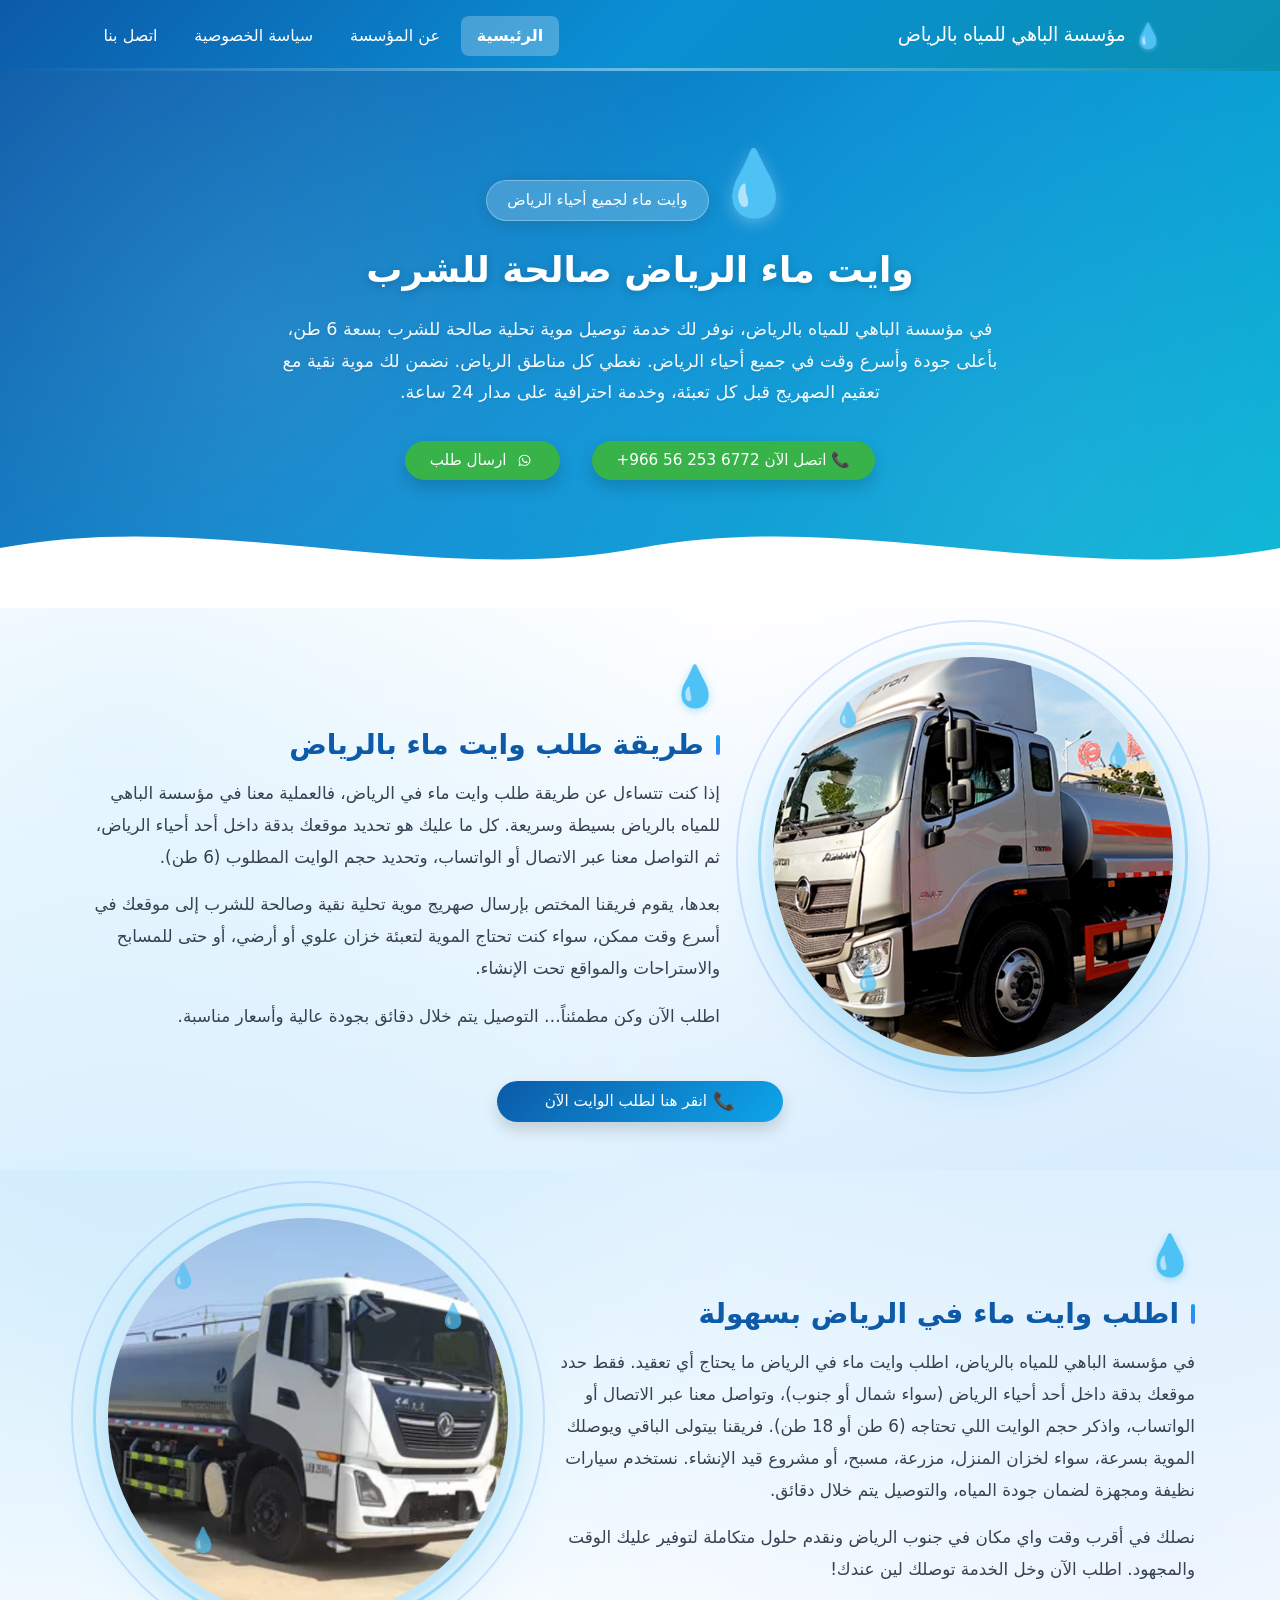
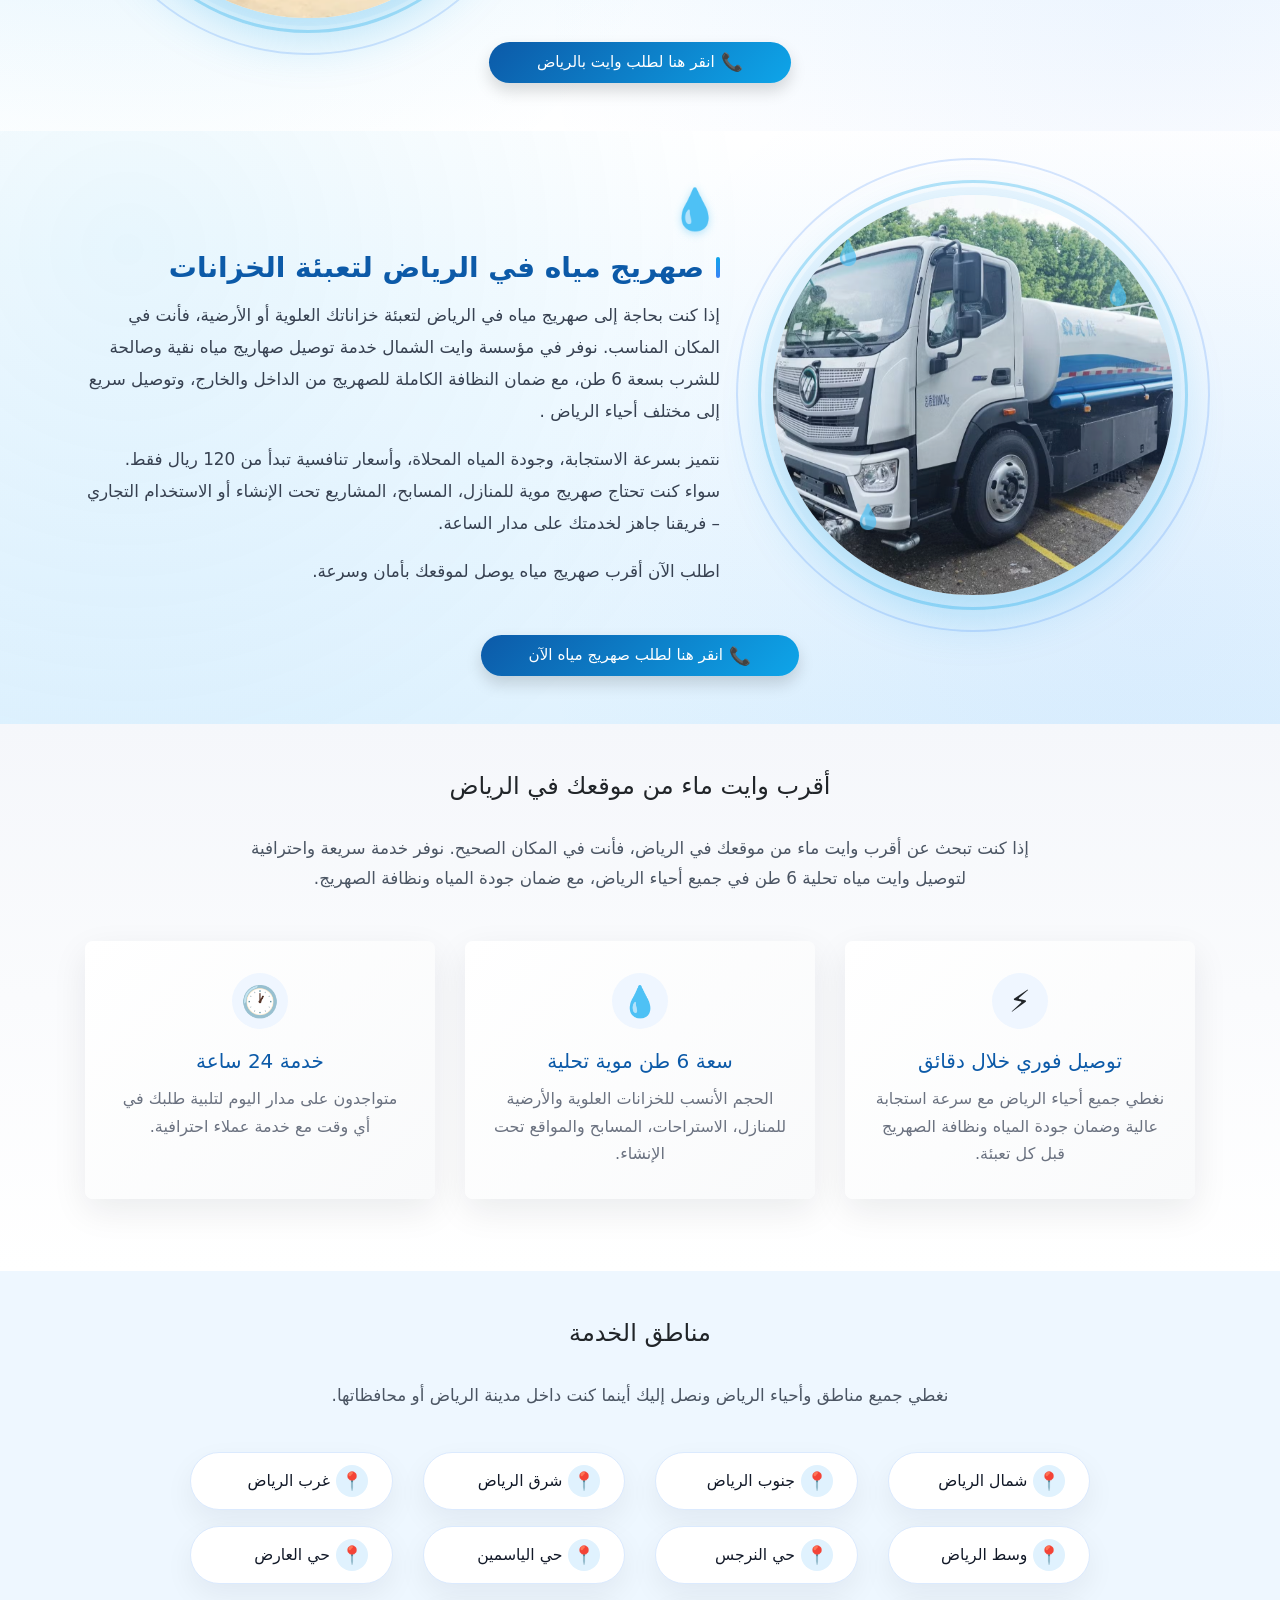
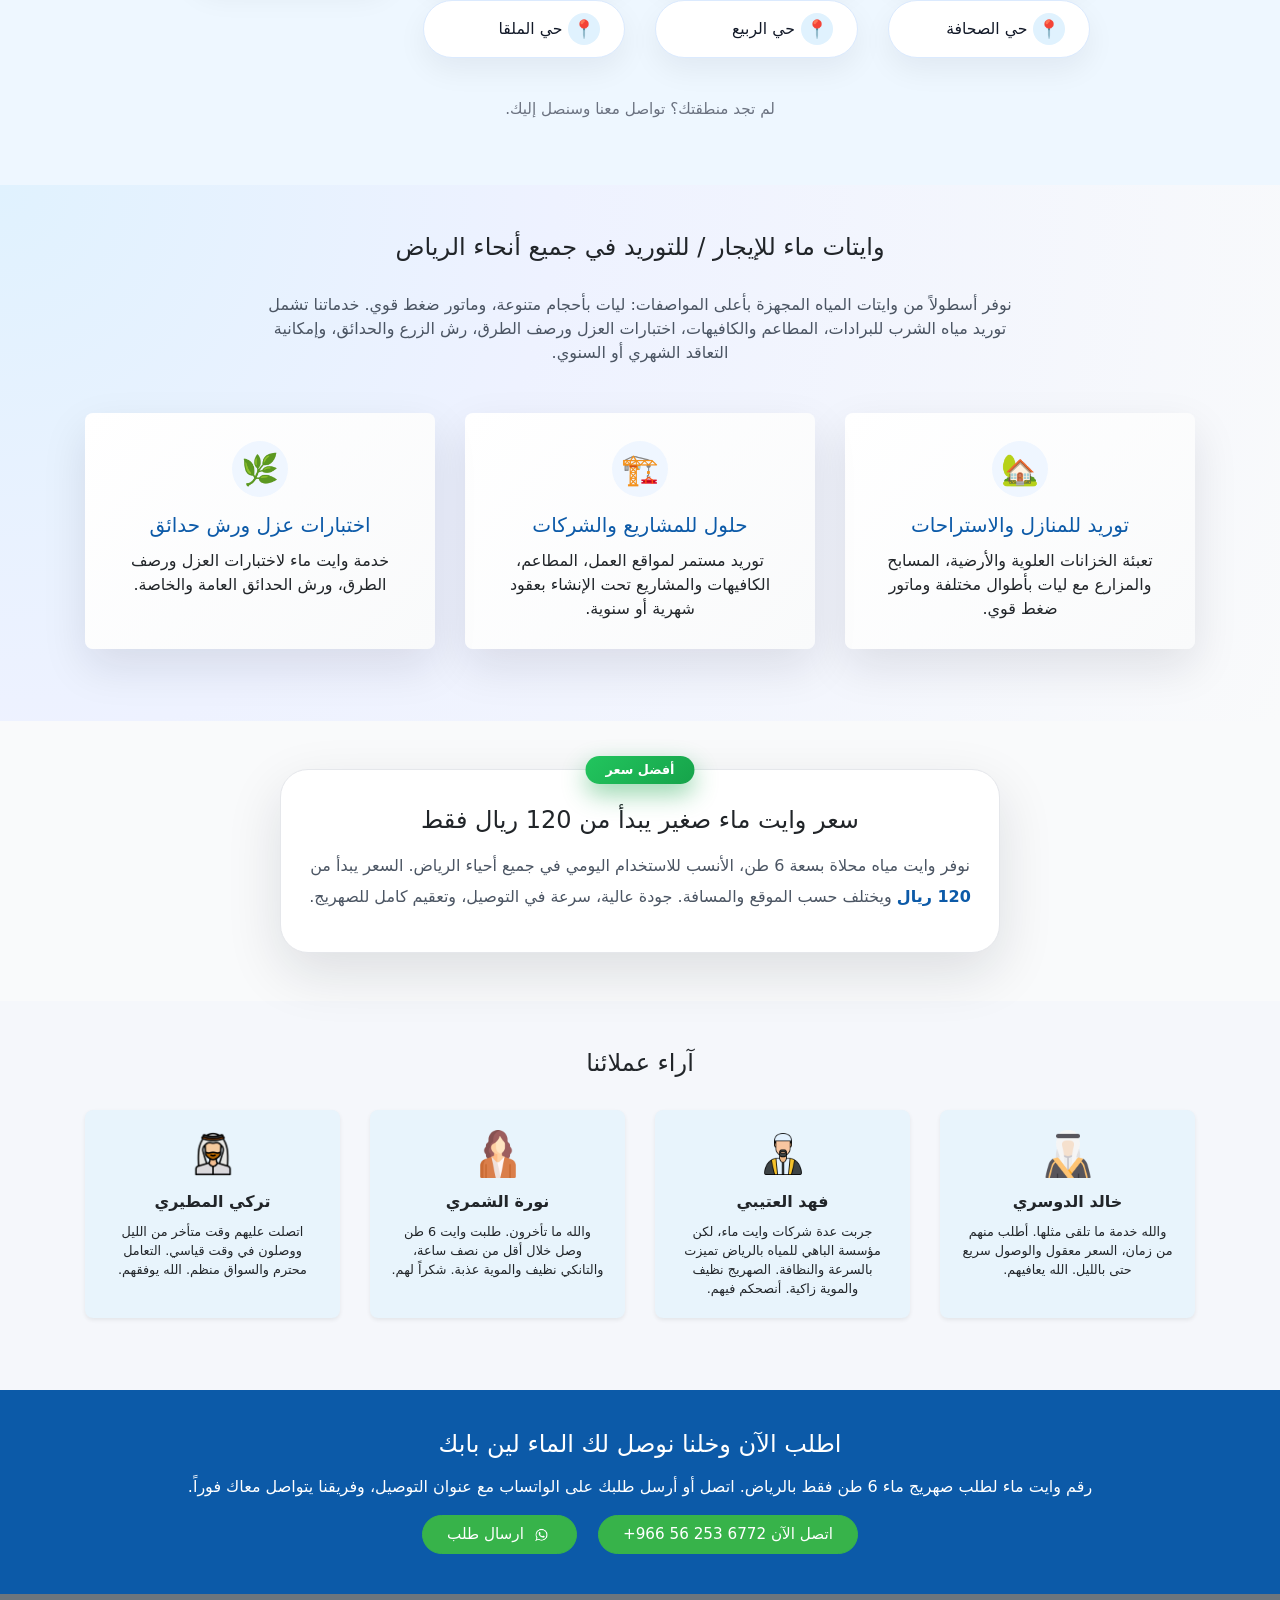
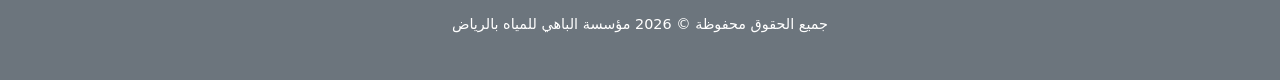
==== commit 4e1ce66b: "Rename to مؤسسة الباهي للمياه بالرياض; smaller call and WhatsApp buttons" ====
--- a/index.html
+++ b/index.html
@@ -3,7 +3,7 @@
 <head>
     <meta charset="UTF-8">
     <meta name="viewport" content="width=device-width, initial-scale=1">
-    <title>وايت ماء الرياض صالحة للشرب | توصيل لجميع أحياء الرياض - مؤسسة وايت ماء الرياض</title>
+    <title>وايت ماء الرياض صالحة للشرب | توصيل لجميع أحياء الرياض - مؤسسة الباهي للمياه بالرياض</title>
     <meta name="description" content="توصيل وايت مياه تحلية 6 طن صالحة للشرب في جميع أحياء الرياض. أسرع توصيل، جودة عالية، خدمة 24 ساعة. اتصل +966 56 253 6772">
     <link rel="stylesheet" href="./css/bootstrap.min.css">
     <link rel="stylesheet" href="./css/main.css">
@@ -14,7 +14,7 @@
         <div class="container">
             <a class="navbar-brand navbar-brand-modern" href="./index.html">
                 <span class="navbar-brand-icon">💧</span>
-                مؤسسة وايت ماء الرياض
+                مؤسسة الباهي للمياه بالرياض
             </a>
             <button class="navbar-toggler navbar-toggler-modern" type="button" data-toggle="collapse" data-target="#navbarNav" aria-controls="navbarNav" aria-expanded="false" aria-label="القائمة">
                 <span class="navbar-toggler-icon"></span>
@@ -53,7 +53,7 @@
                 <div class="hero-water-icon">💧</div>
                 <p class="hero-badge">وايت ماء لجميع أحياء الرياض</p>
                 <h1 class="hero-title">وايت ماء الرياض صالحة للشرب</h1>
-                <p class="hero-subtitle">في مؤسسة وايت ماء الرياض، نوفر لك خدمة توصيل موية تحلية صالحة للشرب بسعة 6 طن، بأعلى جودة وأسرع وقت في جميع أحياء الرياض. نغطي كل مناطق الرياض. نضمن لك موية نقية مع تعقيم الصهريج قبل كل تعبئة، وخدمة احترافية على مدار 24 ساعة.</p>
+                <p class="hero-subtitle">في مؤسسة الباهي للمياه بالرياض، نوفر لك خدمة توصيل موية تحلية صالحة للشرب بسعة 6 طن، بأعلى جودة وأسرع وقت في جميع أحياء الرياض. نغطي كل مناطق الرياض. نضمن لك موية نقية مع تعقيم الصهريج قبل كل تعبئة، وخدمة احترافية على مدار 24 ساعة.</p>
                 <div class="hero-buttons">
                     <a class="btn btn-dark-blue btn-lg px-4 rounded-pill shadow btn-throb" href="tel:+966562536772">
                         📞 اتصل الآن
@@ -77,14 +77,14 @@
                                 <span class="water-drop">💧</span>
                                 <span class="water-drop">💧</span>
                             </div>
-                            <img src="./img/car.png" alt="وايت ماء مؤسسة وايت ماء الرياض" class="img-fluid article-image-main">
+                            <img src="./img/car.png" alt="وايت ماء مؤسسة الباهي للمياه بالرياض" class="img-fluid article-image-main">
                         </div>
                     </div>
                     <div class="col-lg-7">
                         <div class="article-water-icon">💧</div>
                         <h2 class="article-title">طريقة طلب وايت ماء بالرياض</h2>
                         <p class="article-text">
-                            إذا كنت تتساءل عن طريقة طلب وايت ماء في الرياض، فالعملية معنا في مؤسسة وايت ماء الرياض بسيطة وسريعة. كل ما عليك هو تحديد موقعك بدقة داخل أحد أحياء الرياض، ثم التواصل معنا عبر الاتصال أو الواتساب، وتحديد حجم الوايت المطلوب (6 طن).
+                            إذا كنت تتساءل عن طريقة طلب وايت ماء في الرياض، فالعملية معنا في مؤسسة الباهي للمياه بالرياض بسيطة وسريعة. كل ما عليك هو تحديد موقعك بدقة داخل أحد أحياء الرياض، ثم التواصل معنا عبر الاتصال أو الواتساب، وتحديد حجم الوايت المطلوب (6 طن).
                         </p>
                         <p class="article-text">
                             بعدها، يقوم فريقنا المختص بإرسال صهريج موية تحلية نقية وصالحة للشرب إلى موقعك في أسرع وقت ممكن، سواء كنت تحتاج الموية لتعبئة خزان علوي أو أرضي، أو حتى للمسابح والاستراحات والمواقع تحت الإنشاء.
@@ -123,7 +123,7 @@
                         <div class="article-water-icon">💧</div>
                         <h2 class="article-title">اطلب وايت ماء في الرياض بسهولة</h2>
                         <p class="article-text">
-                            في مؤسسة وايت ماء الرياض، اطلب وايت ماء في الرياض ما يحتاج أي تعقيد. فقط حدد موقعك بدقة داخل أحد أحياء الرياض (سواء شمال أو جنوب)، وتواصل معنا عبر الاتصال أو الواتساب، واذكر حجم الوايت اللي تحتاجه (6 طن أو 18 طن). فريقنا بيتولى الباقي ويوصلك الموية بسرعة، سواء لخزان المنزل، مزرعة، مسبح، أو مشروع قيد الإنشاء. نستخدم سيارات نظيفة ومجهزة لضمان جودة المياه، والتوصيل يتم خلال دقائق.
+                            في مؤسسة الباهي للمياه بالرياض، اطلب وايت ماء في الرياض ما يحتاج أي تعقيد. فقط حدد موقعك بدقة داخل أحد أحياء الرياض (سواء شمال أو جنوب)، وتواصل معنا عبر الاتصال أو الواتساب، واذكر حجم الوايت اللي تحتاجه (6 طن أو 18 طن). فريقنا بيتولى الباقي ويوصلك الموية بسرعة، سواء لخزان المنزل، مزرعة، مسبح، أو مشروع قيد الإنشاء. نستخدم سيارات نظيفة ومجهزة لضمان جودة المياه، والتوصيل يتم خلال دقائق.
                         </p>
                         <p class="article-text mb-4">
                             نصلك في أقرب وقت واي مكان في جنوب الرياض ونقدم حلول متكاملة لتوفير عليك الوقت والمجهود. اطلب الآن وخل الخدمة توصلك لين عندك!
@@ -358,7 +358,7 @@
                             <div class="card-body text-center">
                                 <img class="card-num-img" src="./img/two.png" alt="٢">
                                 <p class="font-weight-bold mb-2">فهد العتيبي</p>
-                                <p class="card-text small">جربت عدة شركات وايت ماء، لكن مؤسسة وايت ماء الرياض تميزت بالسرعة والنظافة. الصهريج نظيف والموية زاكية. أنصحكم فيهم.</p>
+                                <p class="card-text small">جربت عدة شركات وايت ماء، لكن مؤسسة الباهي للمياه بالرياض تميزت بالسرعة والنظافة. الصهريج نظيف والموية زاكية. أنصحكم فيهم.</p>
                             </div>
                         </div>
                     </div>
@@ -399,7 +399,7 @@
 
     <footer class="site-footer">
         <div class="container text-center">
-            <p class="mb-0">جميع الحقوق محفوظة © <span id="year"></span> مؤسسة وايت ماء الرياض</p>
+            <p class="mb-0">جميع الحقوق محفوظة © <span id="year"></span> مؤسسة الباهي للمياه بالرياض</p>
         </div>
     </footer>
 
--- a/css/main.css
+++ b/css/main.css
@@ -781,12 +781,14 @@
     color: #fff;
 }
 
-/* Make call & WhatsApp buttons visually identical in size */
+/* Make call & WhatsApp buttons visually identical in size (slightly smaller) */
 .btn-dark-blue.btn-lg,
-.btn-whatsapp.btn-lg {
-    padding: 0.6rem 1.8rem;
+.btn-whatsapp.btn-lg,
+.btn-article-call.btn-lg {
+    padding: 0.45rem 1.25rem;
     border-radius: 2rem;
     font-weight: 500;
+    font-size: 0.95rem;
 }
 
 /* WhatsApp button - WhatsApp brand green, icon + "ارسال طلب" */
@@ -797,8 +799,8 @@
     display: inline-flex;
     align-items: center;
     justify-content: center;
-    gap: 0.5rem;
-    padding: 0.6rem 1.25rem;
+    gap: 0.4rem;
+    padding: 0.45rem 1.1rem;
     border-radius: 2rem;
     font-weight: 500;
 }
@@ -817,8 +819,8 @@
 }
 
 .btn-whatsapp .wa-icon {
-    width: 1.75rem;
-    height: 1.75rem;
+    width: 1.35rem;
+    height: 1.35rem;
     flex-shrink: 0;
     object-fit: contain;
     vertical-align: middle;
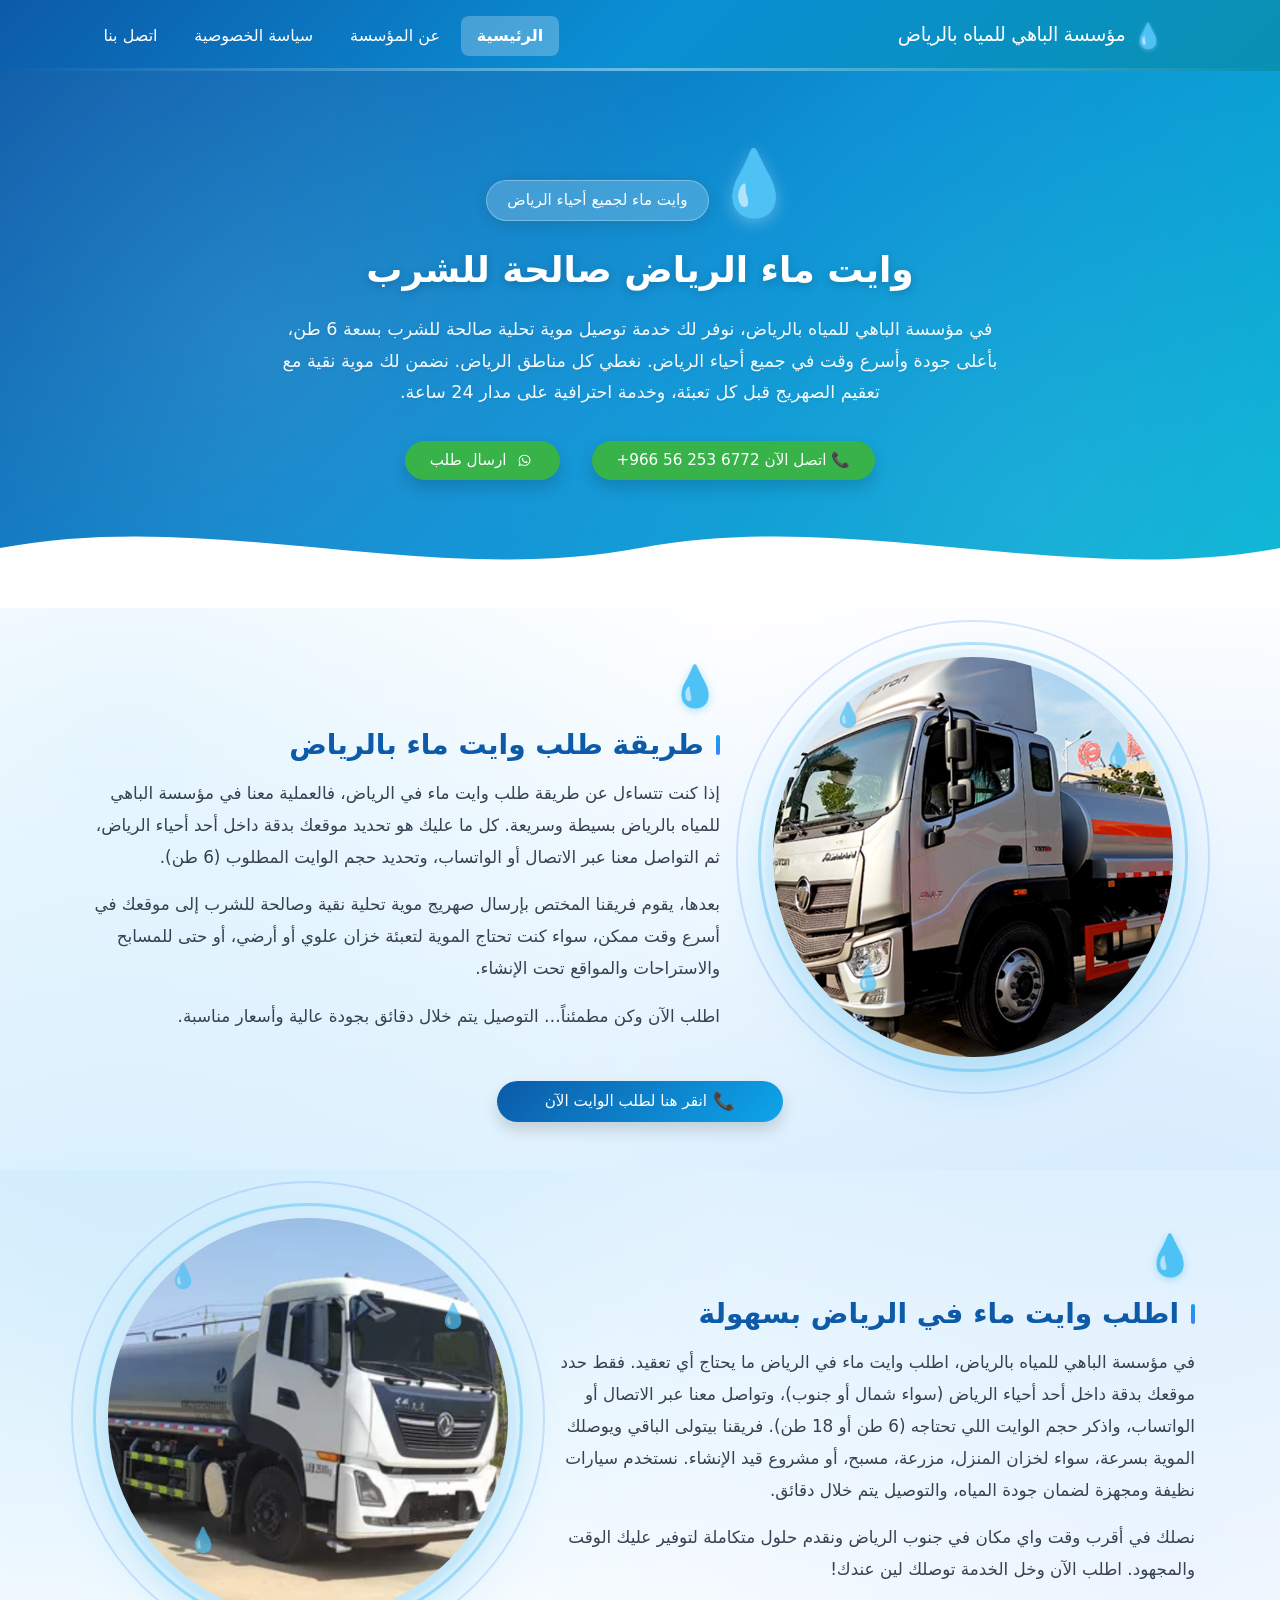
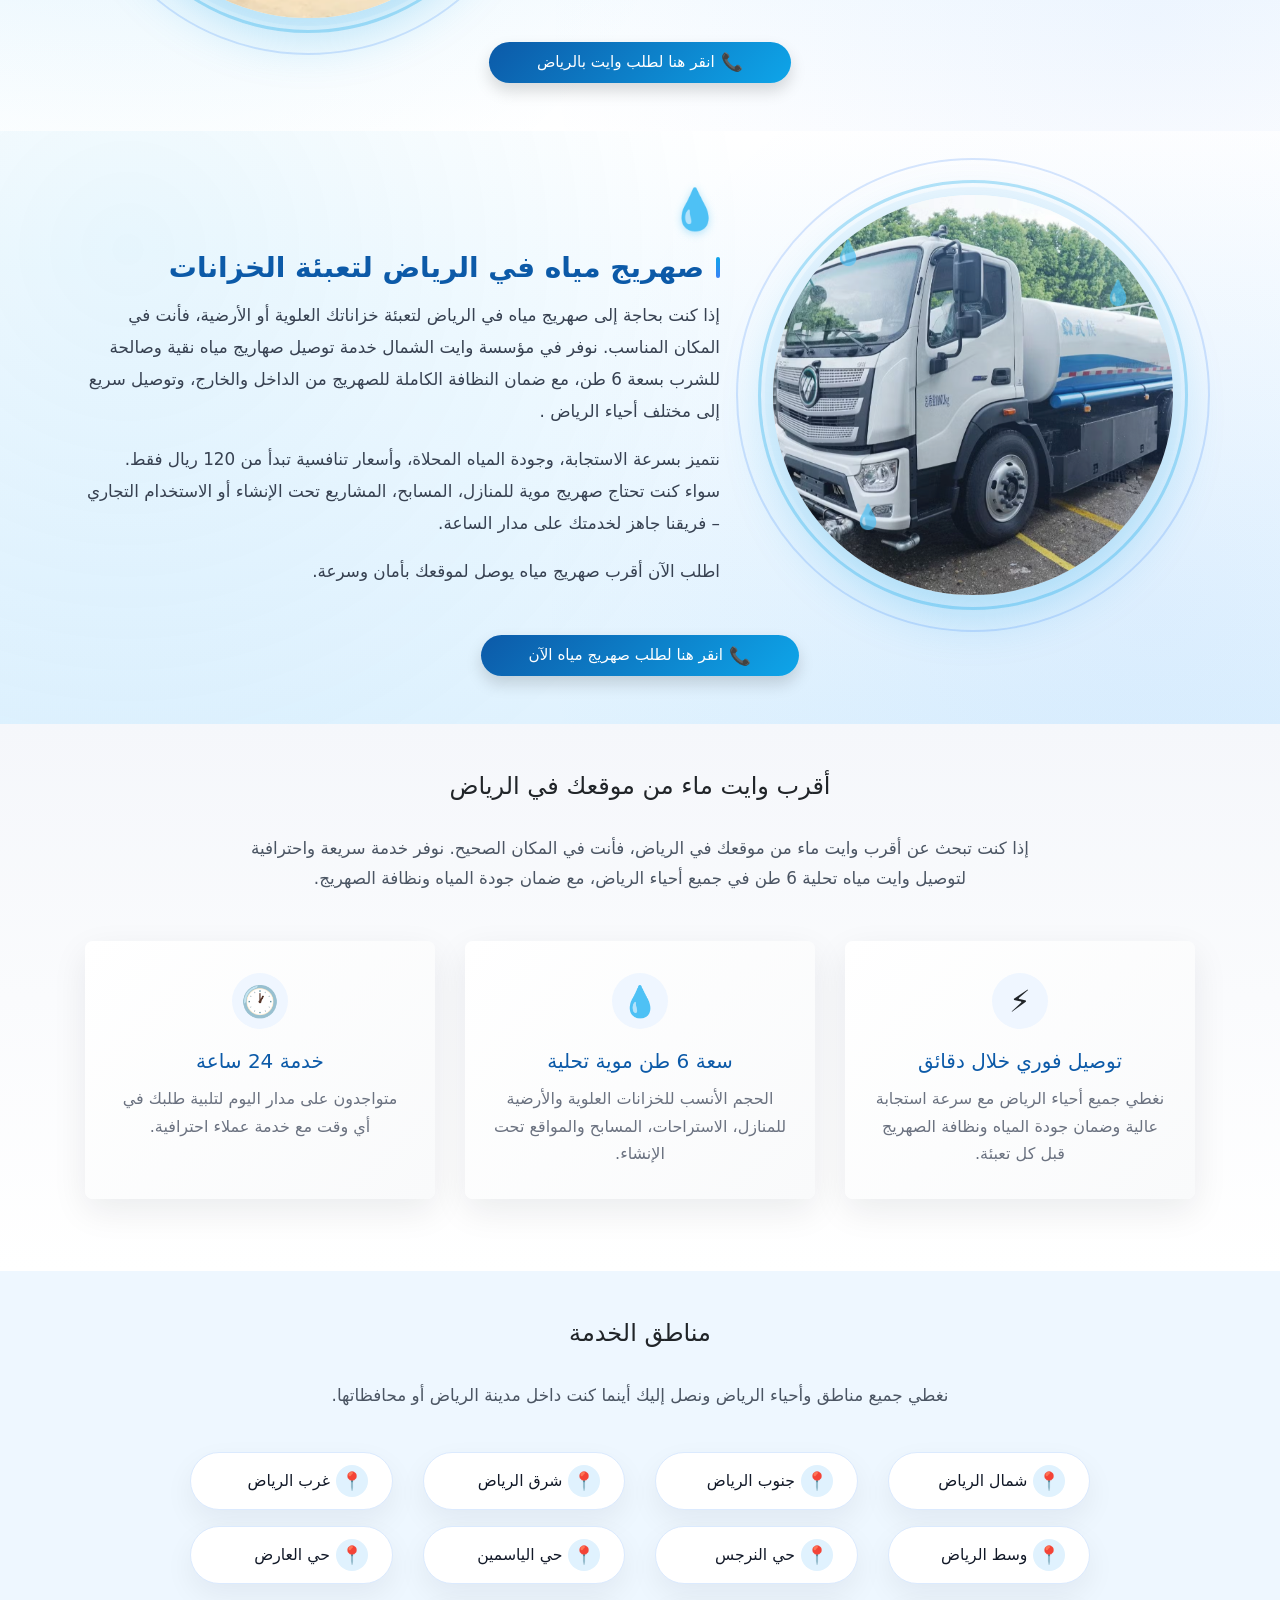
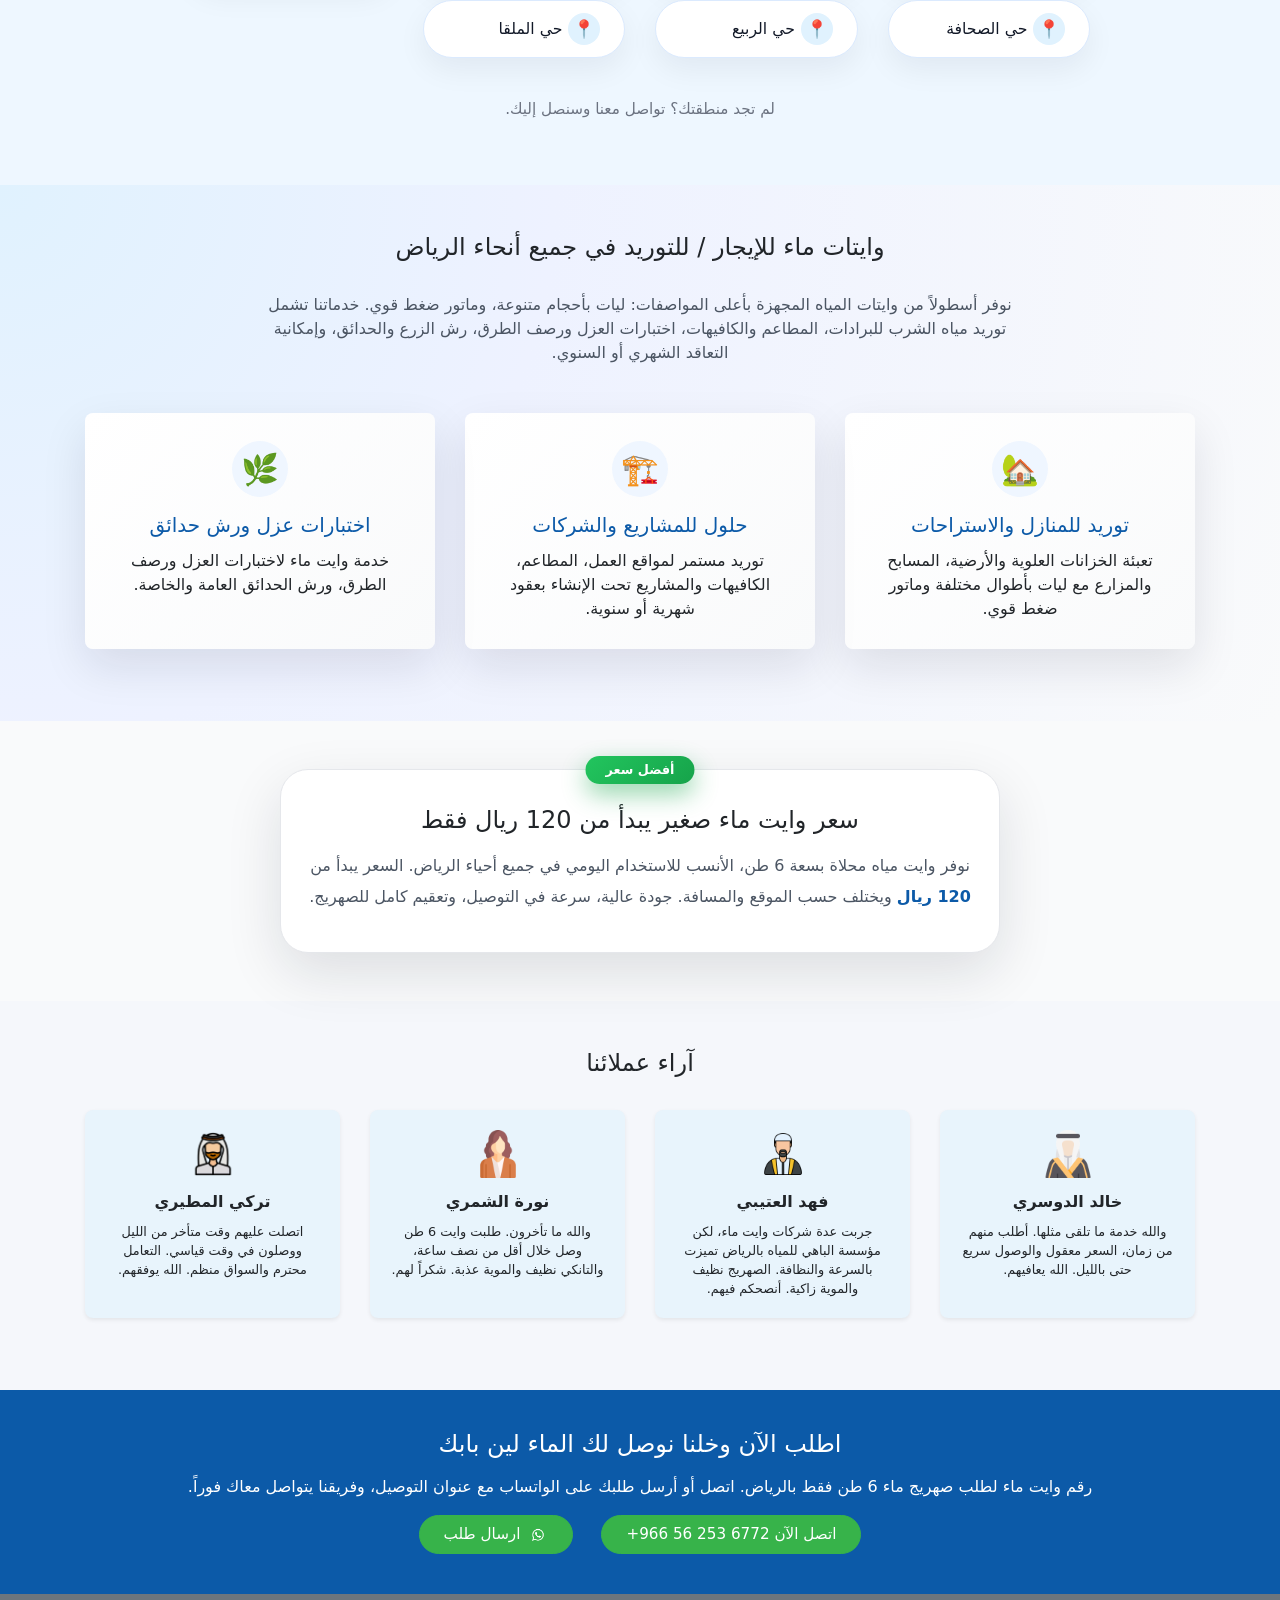
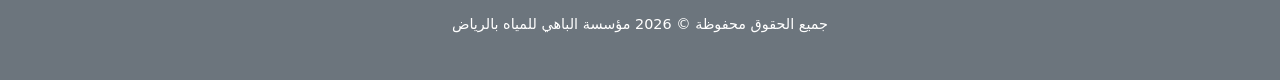
==== commit ca16634e: "Fix call and WhatsApp buttons overlapping on mobile" ====
--- a/index.html
+++ b/index.html
@@ -388,11 +388,13 @@
             <div class="container text-center text-white">
                 <h2 class="h4 mb-3">اطلب الآن وخلنا نوصل لك الماء لين بابك</h2>
                 <p class="mb-3">رقم وايت ماء لطلب صهريج ماء 6 طن فقط بالرياض. اتصل أو أرسل طلبك على الواتساب مع عنوان التوصيل، وفريقنا يتواصل معاك فوراً.</p>
-                <a class="btn btn-dark-blue btn-lg rounded-pill px-4 btn-throb" href="tel:+966562536772">
-                    اتصل الآن
-                    <span dir="ltr">+966 56 253 6772</span>
-                </a>
-                <a class="btn btn-whatsapp btn-lg rounded-pill px-4 mr-3 btn-throb" href="https://api.whatsapp.com/send/?phone=966562536772&text=السلام%20عليكم%20أريد%20طلب%20وايت%20ماء" target="_blank" rel="noopener"><img class="wa-icon" src="./img/whatsApp.png" alt="واتساب"> ارسال طلب</a>
+                <div class="cta-buttons">
+                    <a class="btn btn-dark-blue btn-lg rounded-pill px-4 btn-throb" href="tel:+966562536772">
+                        اتصل الآن
+                        <span dir="ltr">+966 56 253 6772</span>
+                    </a>
+                    <a class="btn btn-whatsapp btn-lg rounded-pill px-4 mr-3 btn-throb" href="https://api.whatsapp.com/send/?phone=966562536772&text=السلام%20عليكم%20أريد%20طلب%20وايت%20ماء" target="_blank" rel="noopener"><img class="wa-icon" src="./img/whatsApp.png" alt="واتساب"> ارسال طلب</a>
+                </div>
             </div>
         </section>
     </main>
--- a/css/main.css
+++ b/css/main.css
@@ -226,11 +226,25 @@
     .hero-buttons {
         flex-direction: column;
         align-items: center;
+        gap: 0.75rem;
     }
     
     .hero-buttons .btn {
         width: 100%;
         max-width: 300px;
+        margin: 0 !important;
+    }
+    
+    .cta-buttons {
+        flex-direction: column;
+        align-items: center;
+        gap: 0.75rem;
+    }
+    
+    .cta-buttons .btn {
+        width: 100%;
+        max-width: 280px;
+        margin: 0 !important;
     }
 }
 
@@ -418,6 +432,15 @@
     background-color: #0c5aa8;
     color: #fff;
     padding: 2.5rem 1rem;
+}
+
+.cta-buttons {
+    display: flex;
+    flex-wrap: wrap;
+    justify-content: center;
+    align-items: center;
+    gap: 0.75rem;
+    margin-top: 0.5rem;
 }
 
 .site-footer {
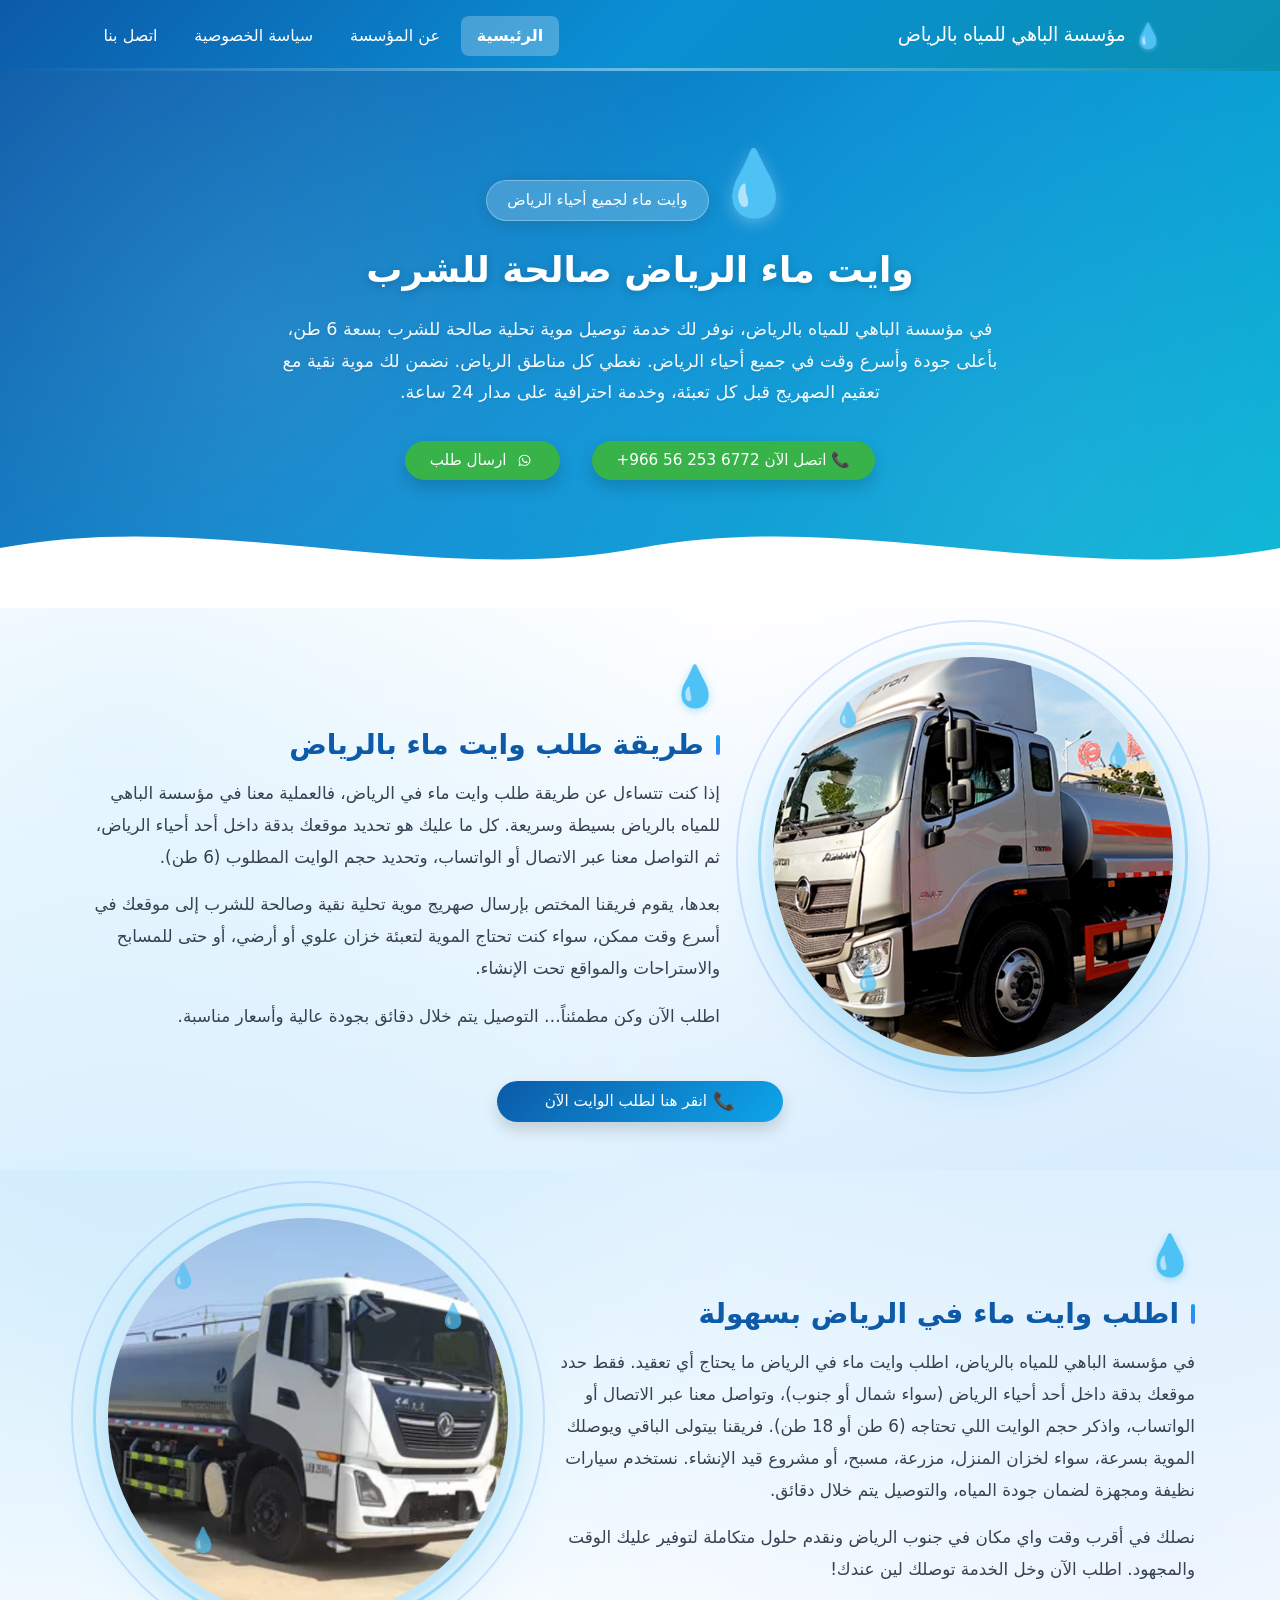
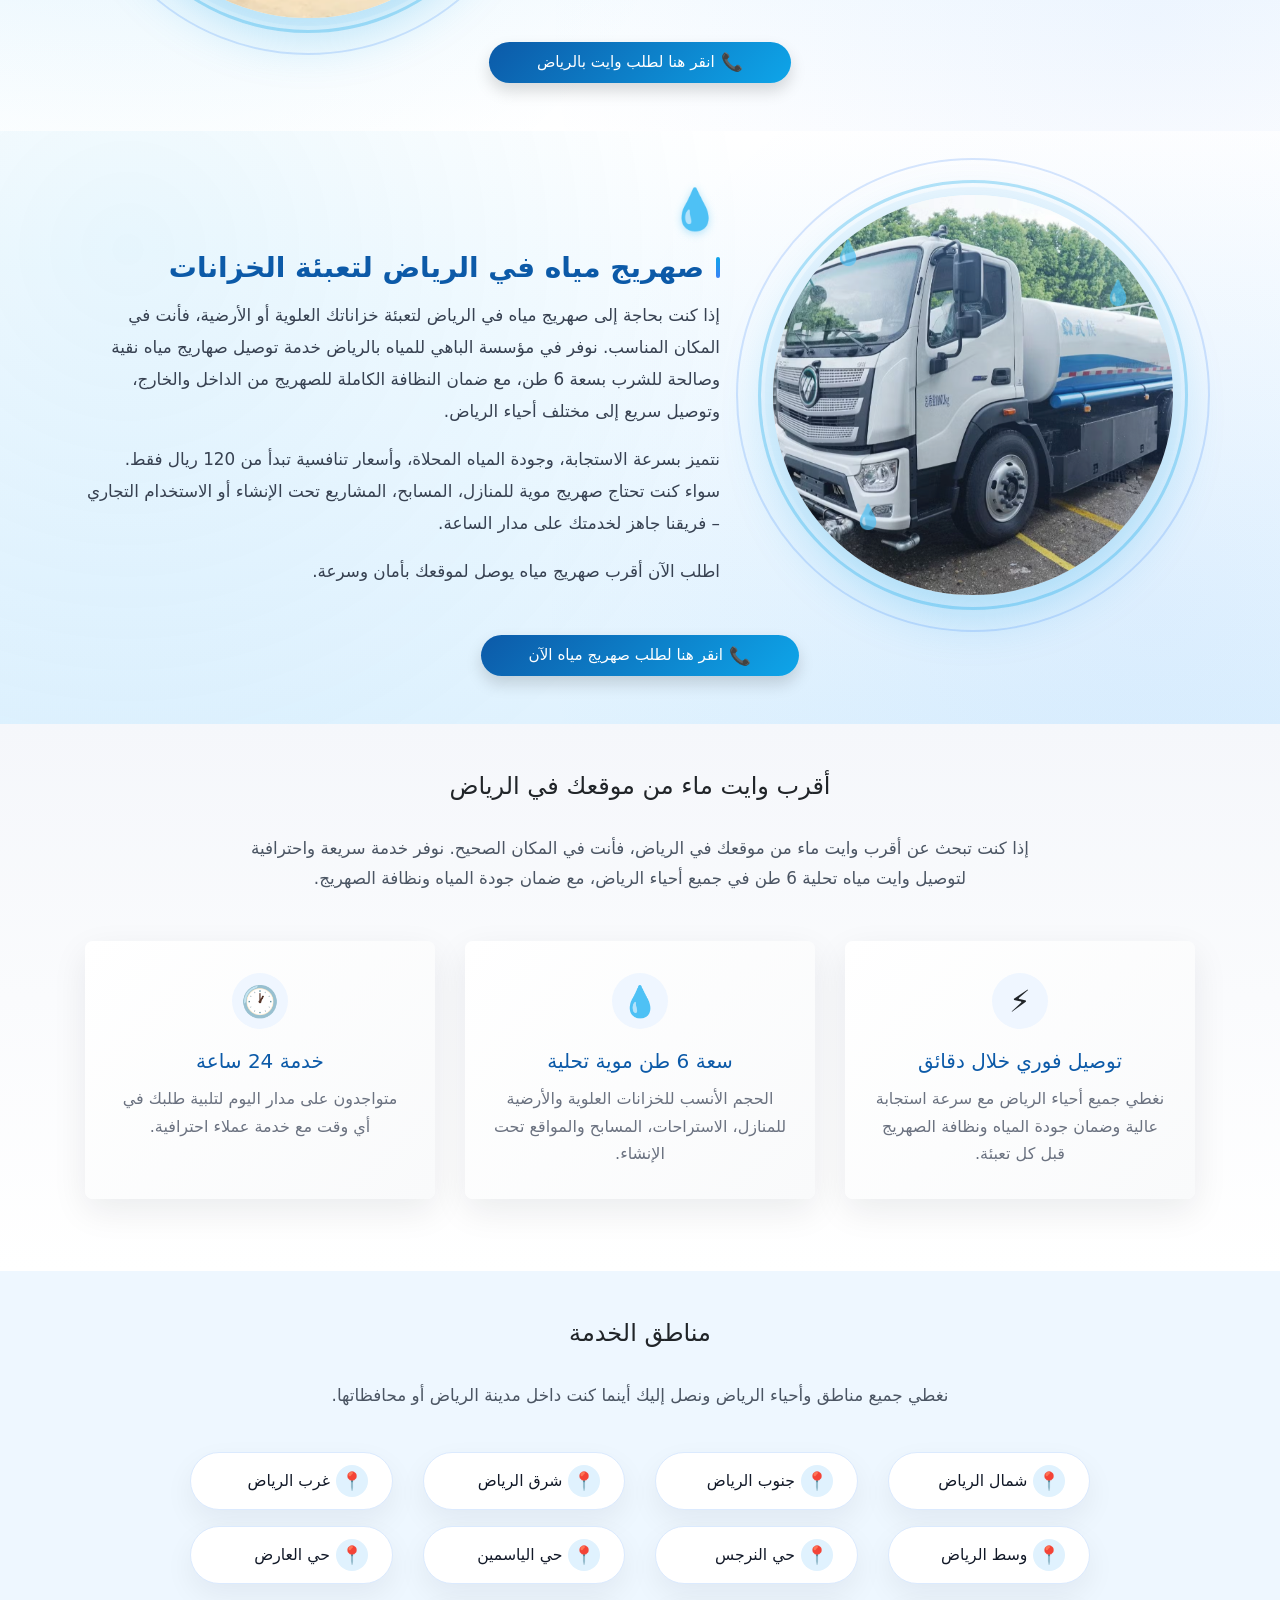
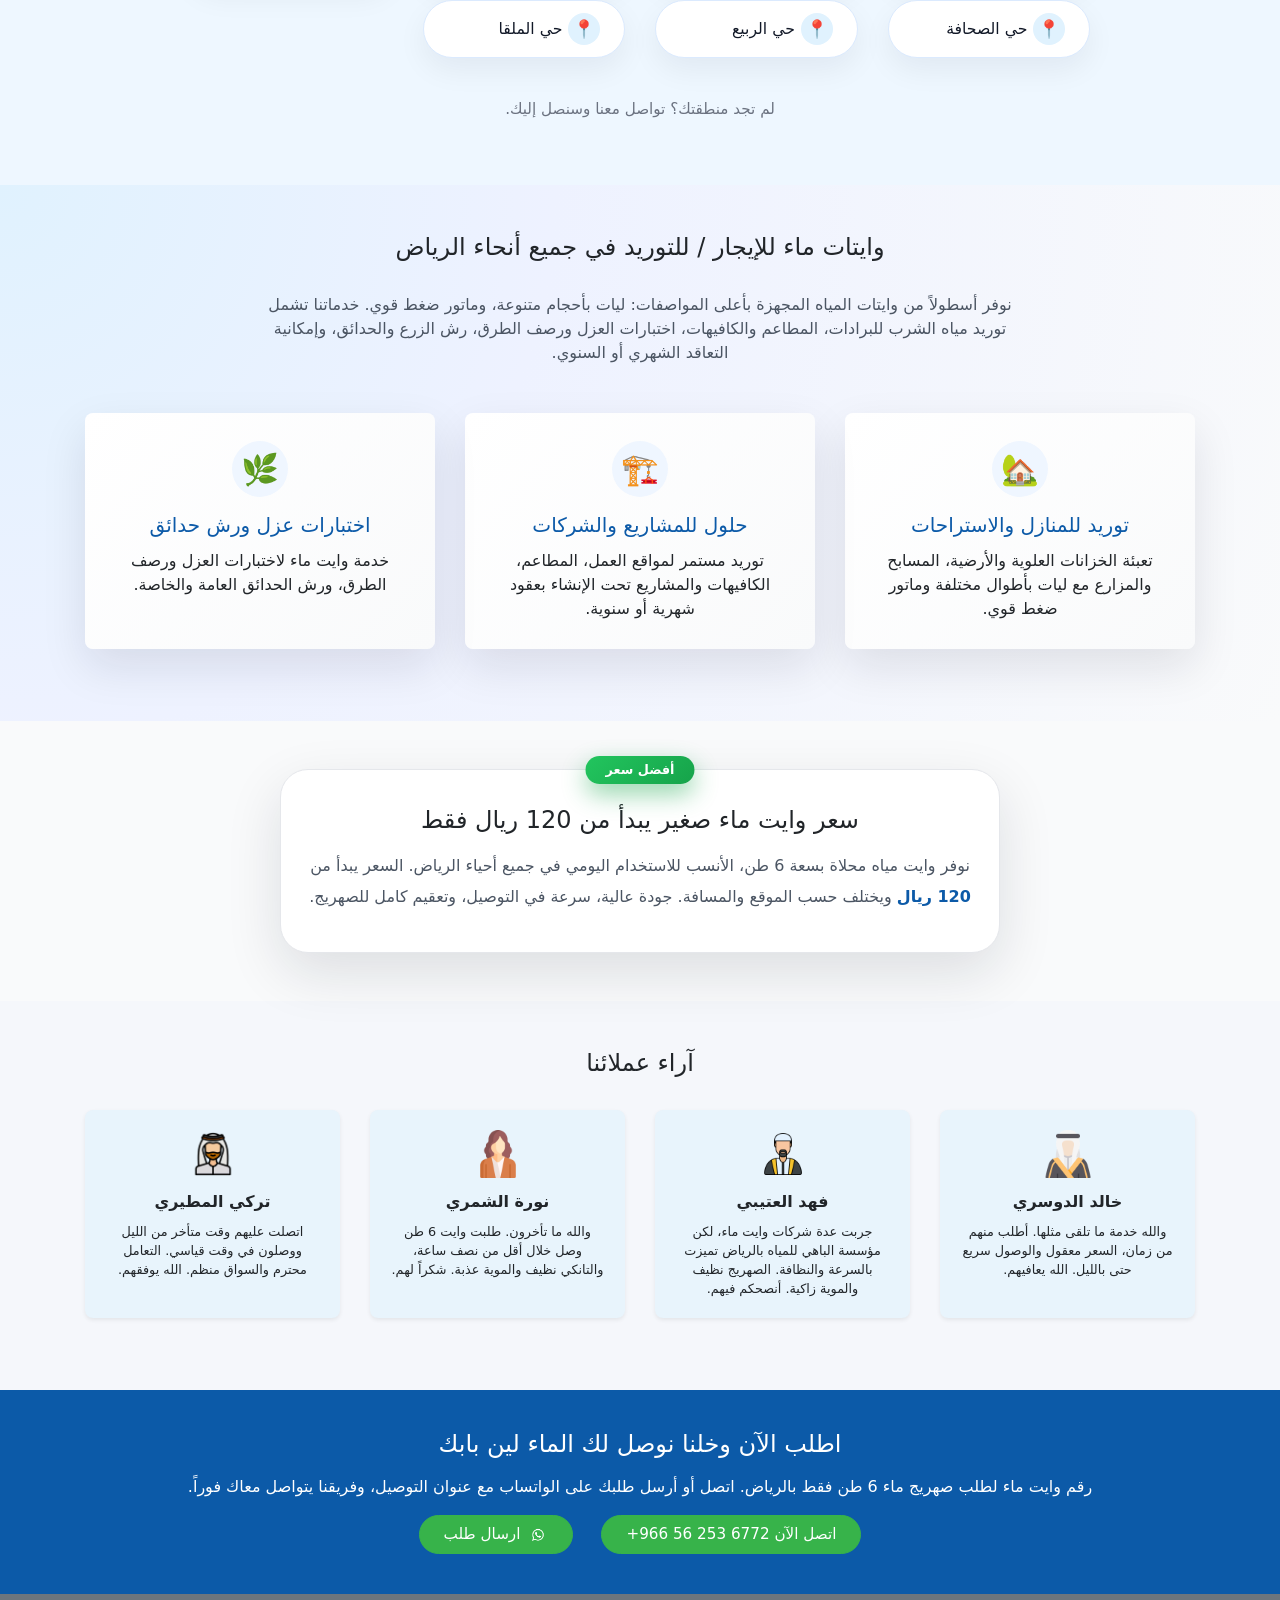
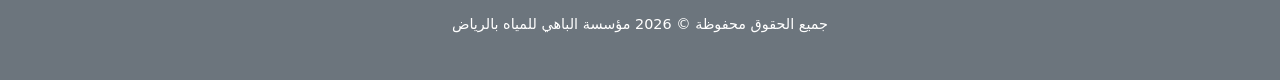
==== commit 7dc89274: "SEO: meta, OG, JSON-LD, sitemap, robots, skip link, BreadcrumbList, theme-color, richer schema" ====
--- a/index.html
+++ b/index.html
@@ -4,11 +4,75 @@
     <meta charset="UTF-8">
     <meta name="viewport" content="width=device-width, initial-scale=1">
     <title>وايت ماء الرياض صالحة للشرب | توصيل لجميع أحياء الرياض - مؤسسة الباهي للمياه بالرياض</title>
-    <meta name="description" content="توصيل وايت مياه تحلية 6 طن صالحة للشرب في جميع أحياء الرياض. أسرع توصيل، جودة عالية، خدمة 24 ساعة. اتصل +966 56 253 6772">
+    <meta name="description" content="وايت ماء الرياض: توصيل موية تحلية 6 طن صالحة للشرب من 120 ريال. شمال وجنوب وشرق وغرب الرياض، تعبئة خزانات، خدمة 24 ساعة. اتصل أو واتساب +966 56 253 6772">
+    <meta name="keywords" content="وايت ماء الرياض، صهريج مياه الرياض، توصيل مياه تحلية، وايت 6 طن، تعبئة خزانات، شمال الرياض، جنوب الرياض، شرق الرياض، غرب الرياض، وايت ماء شمال الرياض، مؤسسة الباهي للمياه">
+    <meta name="robots" content="index, follow">
+    <meta name="author" content="مؤسسة الباهي للمياه بالرياض">
+    <link rel="canonical" href="https://www.riyadhwater.com/index.html">
+    <!-- Open Graph -->
+    <meta property="og:type" content="website">
+    <meta property="og:url" content="https://www.riyadhwater.com/index.html">
+    <meta property="og:title" content="وايت ماء الرياض صالحة للشرب | مؤسسة الباهي للمياه بالرياض">
+    <meta property="og:description" content="توصيل وايت مياه تحلية 6 طن لجميع أحياء الرياض. سعر من 120 ريال، خدمة 24 ساعة. اتصل +966 56 253 6772">
+    <meta property="og:image" content="https://www.riyadhwater.com/img/car.png">
+    <meta property="og:image:width" content="1200">
+    <meta property="og:image:height" content="630">
+    <meta property="og:locale" content="ar_SA">
+    <meta property="og:site_name" content="مؤسسة الباهي للمياه بالرياض">
+    <meta name="theme-color" content="#0c5aa8">
+    <meta name="geo.region" content="SA-01">
+    <!-- Twitter Card -->
+    <meta name="twitter:card" content="summary_large_image">
+    <meta name="twitter:title" content="وايت ماء الرياض | مؤسسة الباهي للمياه بالرياض">
+    <meta name="twitter:description" content="توصيل وايت مياه 6 طن لجميع أحياء الرياض. خدمة 24 ساعة. اتصل +966 56 253 6772">
+    <meta name="twitter:image" content="https://www.riyadhwater.com/img/car.png">
     <link rel="stylesheet" href="./css/bootstrap.min.css">
     <link rel="stylesheet" href="./css/main.css">
+    <script type="application/ld+json">
+    {
+        "@context": "https://schema.org",
+        "@type": "LocalBusiness",
+        "name": "مؤسسة الباهي للمياه بالرياض",
+        "description": "توصيل وايت ماء تحلية صالحة للشرب 6 طن في جميع أحياء الرياض. تعبئة خزانات، خدمة 24 ساعة.",
+        "url": "https://www.riyadhwater.com",
+        "telephone": "+966562536772",
+        "priceRange": "120 ريال",
+        "address": {
+            "@type": "PostalAddress",
+            "addressLocality": "الرياض",
+            "addressRegion": "منطقة الرياض",
+            "addressCountry": "SA"
+        },
+        "areaServed": {
+            "@type": "City",
+            "name": "الرياض",
+            "containedInPlace": { "@type": "Country", "name": "المملكة العربية السعودية" }
+        },
+        "openingHours": "Mo-Su 00:00-23:59",
+        "image": ["https://www.riyadhwater.com/img/car.png", "https://www.riyadhwater.com/img/car_two.png", "https://www.riyadhwater.com/img/car_three.png"],
+        "contactPoint": {
+            "@type": "ContactPoint",
+            "telephone": "+966562536772",
+            "contactType": "customer service",
+            "areaServed": "SA",
+            "availableLanguage": "Arabic",
+            "hoursAvailable": { "@type": "OpeningHoursSpecification", "dayOfWeek": ["Monday", "Tuesday", "Wednesday", "Thursday", "Friday", "Saturday", "Sunday"], "opens": "00:00", "closes": "23:59" }
+        }
+    }
+    </script>
+    <script type="application/ld+json">
+    {
+        "@context": "https://schema.org",
+        "@type": "WebSite",
+        "name": "مؤسسة الباهي للمياه بالرياض",
+        "url": "https://www.riyadhwater.com",
+        "inLanguage": "ar",
+        "publisher": { "@type": "Organization", "name": "مؤسسة الباهي للمياه بالرياض", "url": "https://www.riyadhwater.com" }
+    }
+    </script>
 </head>
 <body>
+    <a href="#main-content" class="skip-link">انتقل إلى المحتوى الرئيسي</a>
     <nav class="navbar navbar-expand-lg navbar-dark navbar-waiet navbar-waiet-modern">
         <div class="navbar-water-line"></div>
         <div class="container">
@@ -22,7 +86,7 @@
             <div class="collapse navbar-collapse" id="navbarNav">
                 <ul class="navbar-nav mr-auto navbar-nav-modern">
                     <li class="nav-item active">
-                        <a class="nav-link" href="./index.html">الرئيسية</a>
+                        <a class="nav-link" href="./index.html" aria-current="page">الرئيسية</a>
                     </li>
                     <li class="nav-item">
                         <a class="nav-link" href="./about.html">عن المؤسسة</a>
@@ -38,8 +102,8 @@
         </div>
     </nav>
 
-    <main>
-        <section class="hero">
+    <main id="main-content">
+        <section class="hero" aria-label="القسم الرئيسي">
             <div class="hero-water-overlay"></div>
             <div class="hero-water-waves">
                 <svg class="hero-wave" xmlns="http://www.w3.org/2000/svg" viewBox="0 0 1440 120" preserveAspectRatio="none">
@@ -77,7 +141,7 @@
                                 <span class="water-drop">💧</span>
                                 <span class="water-drop">💧</span>
                             </div>
-                            <img src="./img/car.png" alt="وايت ماء مؤسسة الباهي للمياه بالرياض" class="img-fluid article-image-main">
+                            <img src="./img/car.png" alt="وايت ماء 6 طن - توصيل مياه تحلية صالحة للشرب لجميع أحياء الرياض" class="img-fluid article-image-main">
                         </div>
                     </div>
                     <div class="col-lg-7">
@@ -116,7 +180,7 @@
                                 <span class="water-drop">💧</span>
                                 <span class="water-drop">💧</span>
                             </div>
-                            <img src="./img/car_two.png" alt="وايت ماء جنوب الرياض" class="img-fluid article-image-main">
+                            <img src="./img/car_two.png" alt="وايت ماء جنوب الرياض - صهريج مياه 6 طن توصيل سريع" class="img-fluid article-image-main">
                         </div>
                     </div>
                     <div class="col-lg-7">
@@ -152,14 +216,14 @@
                                 <span class="water-drop">💧</span>
                                 <span class="water-drop">💧</span>
                             </div>
-                            <img src="./img/car_three.png" alt="صهريج مياه مؤسسة وايت الشمال" class="img-fluid article-image-main">
+                            <img src="./img/car_three.png" alt="وايت ماء 6 طن - توصيل صهريج مياه لجميع أحياء الرياض - مؤسسة الباهي للمياه بالرياض" class="img-fluid article-image-main">
                         </div>
                     </div>
                     <div class="col-lg-7">
                         <div class="article-water-icon">💧</div>
                         <h2 class="article-title">صهريج مياه في الرياض لتعبئة الخزانات</h2>
                         <p class="article-text">
-                            إذا كنت بحاجة إلى صهريج مياه في  الرياض لتعبئة خزاناتك العلوية أو الأرضية، فأنت في المكان المناسب. نوفر في مؤسسة وايت الشمال خدمة توصيل صهاريج مياه نقية وصالحة للشرب بسعة 6 طن، مع ضمان النظافة الكاملة للصهريج من الداخل والخارج، وتوصيل سريع إلى مختلف أحياء الرياض .
+                            إذا كنت بحاجة إلى صهريج مياه في الرياض لتعبئة خزاناتك العلوية أو الأرضية، فأنت في المكان المناسب. نوفر في مؤسسة الباهي للمياه بالرياض خدمة توصيل صهاريج مياه نقية وصالحة للشرب بسعة 6 طن، مع ضمان النظافة الكاملة للصهريج من الداخل والخارج، وتوصيل سريع إلى مختلف أحياء الرياض.
                         </p>
                         <p class="article-text">
                             نتميز بسرعة الاستجابة، وجودة المياه المحلاة، وأسعار تنافسية تبدأ من 120 ريال فقط. سواء كنت تحتاج صهريج موية للمنازل، المسابح، المشاريع تحت الإنشاء أو الاستخدام التجاري – فريقنا جاهز لخدمتك على مدار الساعة.
@@ -347,7 +411,7 @@
                     <div class="col-md-6 col-lg-3 mb-4">
                         <div class="card testimonial-card h-100 shadow-sm">
                             <div class="card-body text-center">
-                                <img class="card-num-img" src="./img/one.png" alt="١">
+                                <img class="card-num-img" src="./img/one.png" alt="شهادة عميل وايت ماء الرياض ١" width="48" height="48">
                                 <p class="font-weight-bold mb-2">خالد الدوسري</p>
                                 <p class="card-text small">والله خدمة ما تلقى مثلها. أطلب منهم من زمان، السعر معقول والوصول سريع حتى بالليل. الله يعافيهم.</p>
                             </div>
@@ -356,7 +420,7 @@
                     <div class="col-md-6 col-lg-3 mb-4">
                         <div class="card testimonial-card h-100 shadow-sm">
                             <div class="card-body text-center">
-                                <img class="card-num-img" src="./img/two.png" alt="٢">
+                                <img class="card-num-img" src="./img/two.png" alt="شهادة عميل وايت ماء الرياض ٢" width="48" height="48">
                                 <p class="font-weight-bold mb-2">فهد العتيبي</p>
                                 <p class="card-text small">جربت عدة شركات وايت ماء، لكن مؤسسة الباهي للمياه بالرياض تميزت بالسرعة والنظافة. الصهريج نظيف والموية زاكية. أنصحكم فيهم.</p>
                             </div>
@@ -365,7 +429,7 @@
                     <div class="col-md-6 col-lg-3 mb-4">
                         <div class="card testimonial-card h-100 shadow-sm">
                             <div class="card-body text-center">
-                                <img class="card-num-img" src="./img/three.png" alt="٣">
+                                <img class="card-num-img" src="./img/three.png" alt="شهادة عميل وايت ماء الرياض ٣" width="48" height="48">
                                 <p class="font-weight-bold mb-2">نورة الشمري</p>
                                 <p class="card-text small">والله ما تأخرون. طلبت وايت 6 طن وصل خلال أقل من نصف ساعة، والتانكي نظيف والموية عذبة. شكراً لهم.</p>
                             </div>
@@ -374,7 +438,7 @@
                     <div class="col-md-6 col-lg-3 mb-4">
                         <div class="card testimonial-card h-100 shadow-sm">
                             <div class="card-body text-center">
-                                <img class="card-num-img" src="./img/four.png" alt="٤">
+                                <img class="card-num-img" src="./img/four.png" alt="شهادة عميل وايت ماء الرياض ٤" width="48" height="48">
                                 <p class="font-weight-bold mb-2">تركي المطيري</p>
                                 <p class="card-text small">اتصلت عليهم وقت متأخر من الليل ووصلون في وقت قياسي. التعامل محترم والسواق منظم. الله يوفقهم.</p>
                             </div>
--- a/css/main.css
+++ b/css/main.css
@@ -3,6 +3,26 @@
     direction: rtl;
     text-align: right;
     font-family: system-ui, -apple-system, "Segoe UI", sans-serif;
+}
+
+/* Skip link for accessibility & SEO (focus visible for keyboard users) */
+.skip-link {
+    position: absolute;
+    top: -3rem;
+    right: 1rem;
+    z-index: 9999;
+    padding: 0.5rem 1rem;
+    background: #0c5aa8;
+    color: #fff;
+    border-radius: 4px;
+    font-weight: 600;
+    text-decoration: none;
+    transition: top 0.2s ease;
+}
+.skip-link:focus {
+    top: 0.5rem;
+    outline: 2px solid #fff;
+    outline-offset: 2px;
 }
 
 .navbar-waiet {
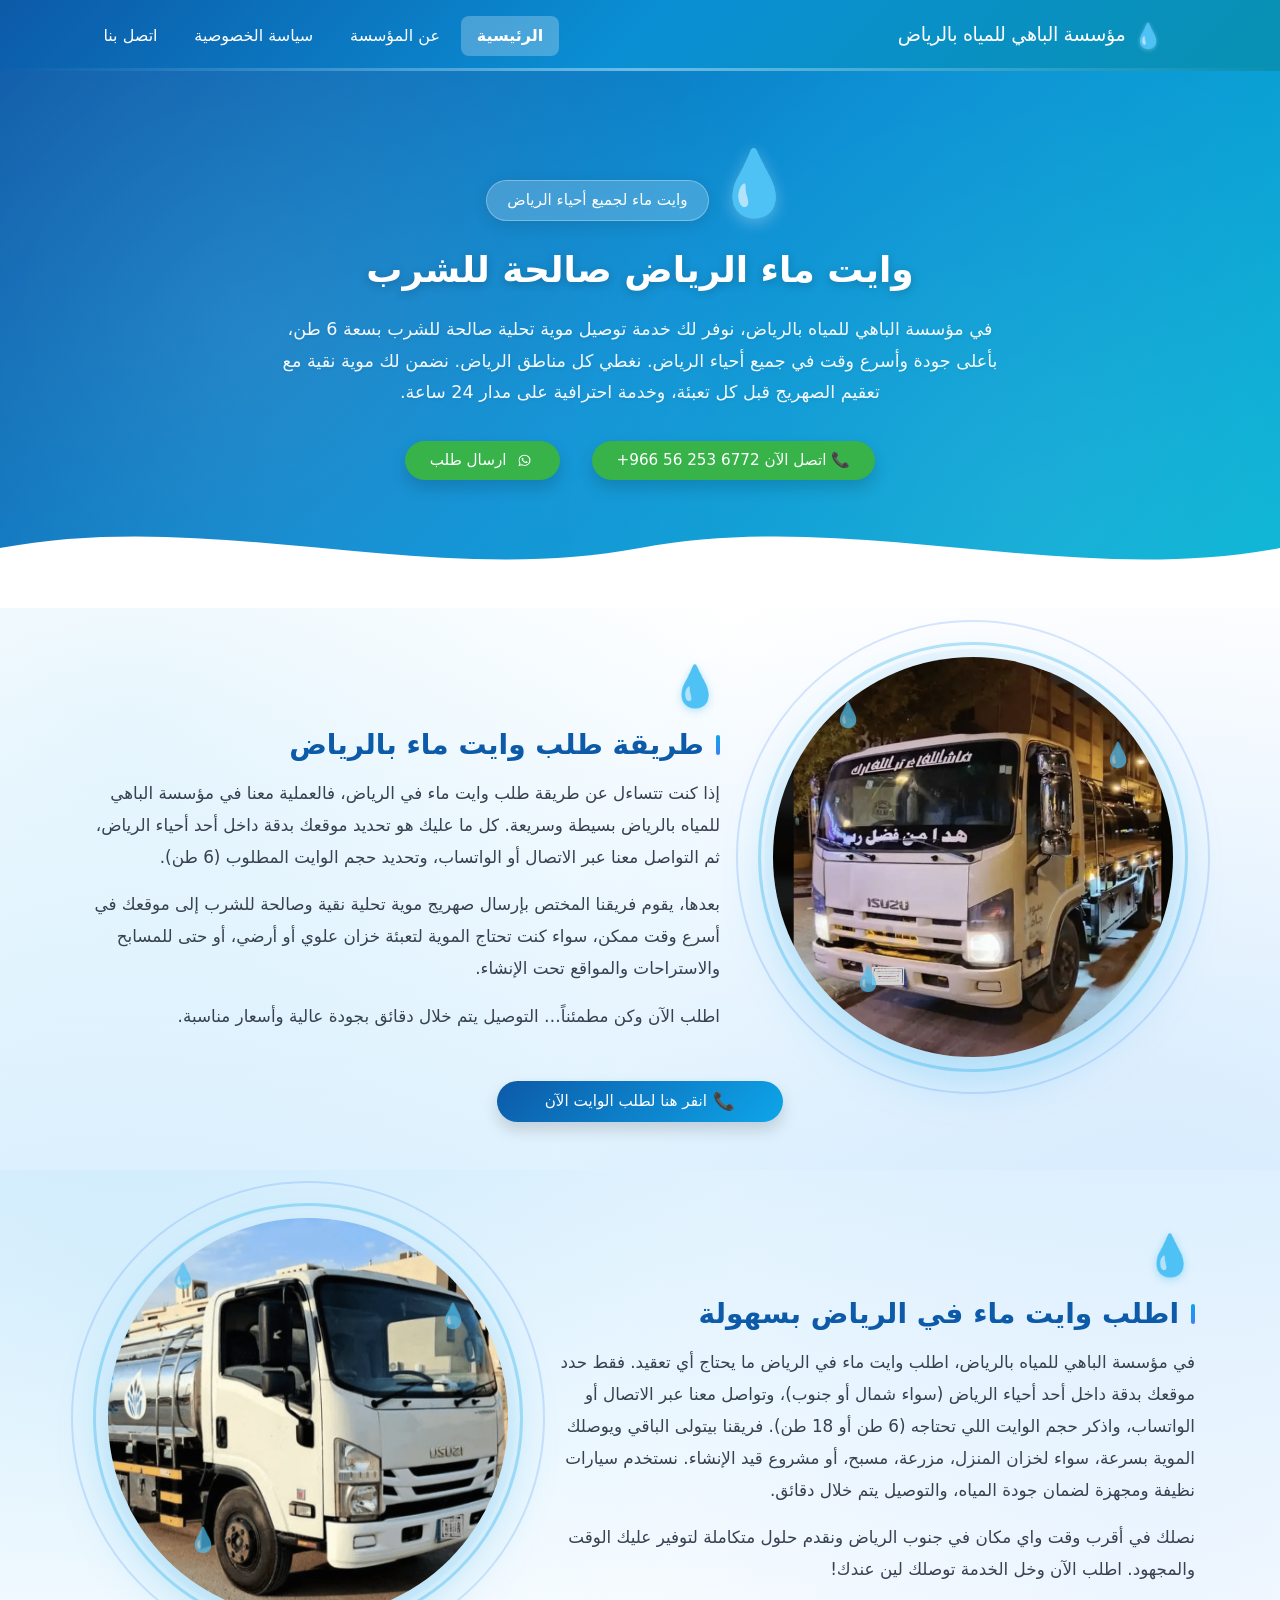
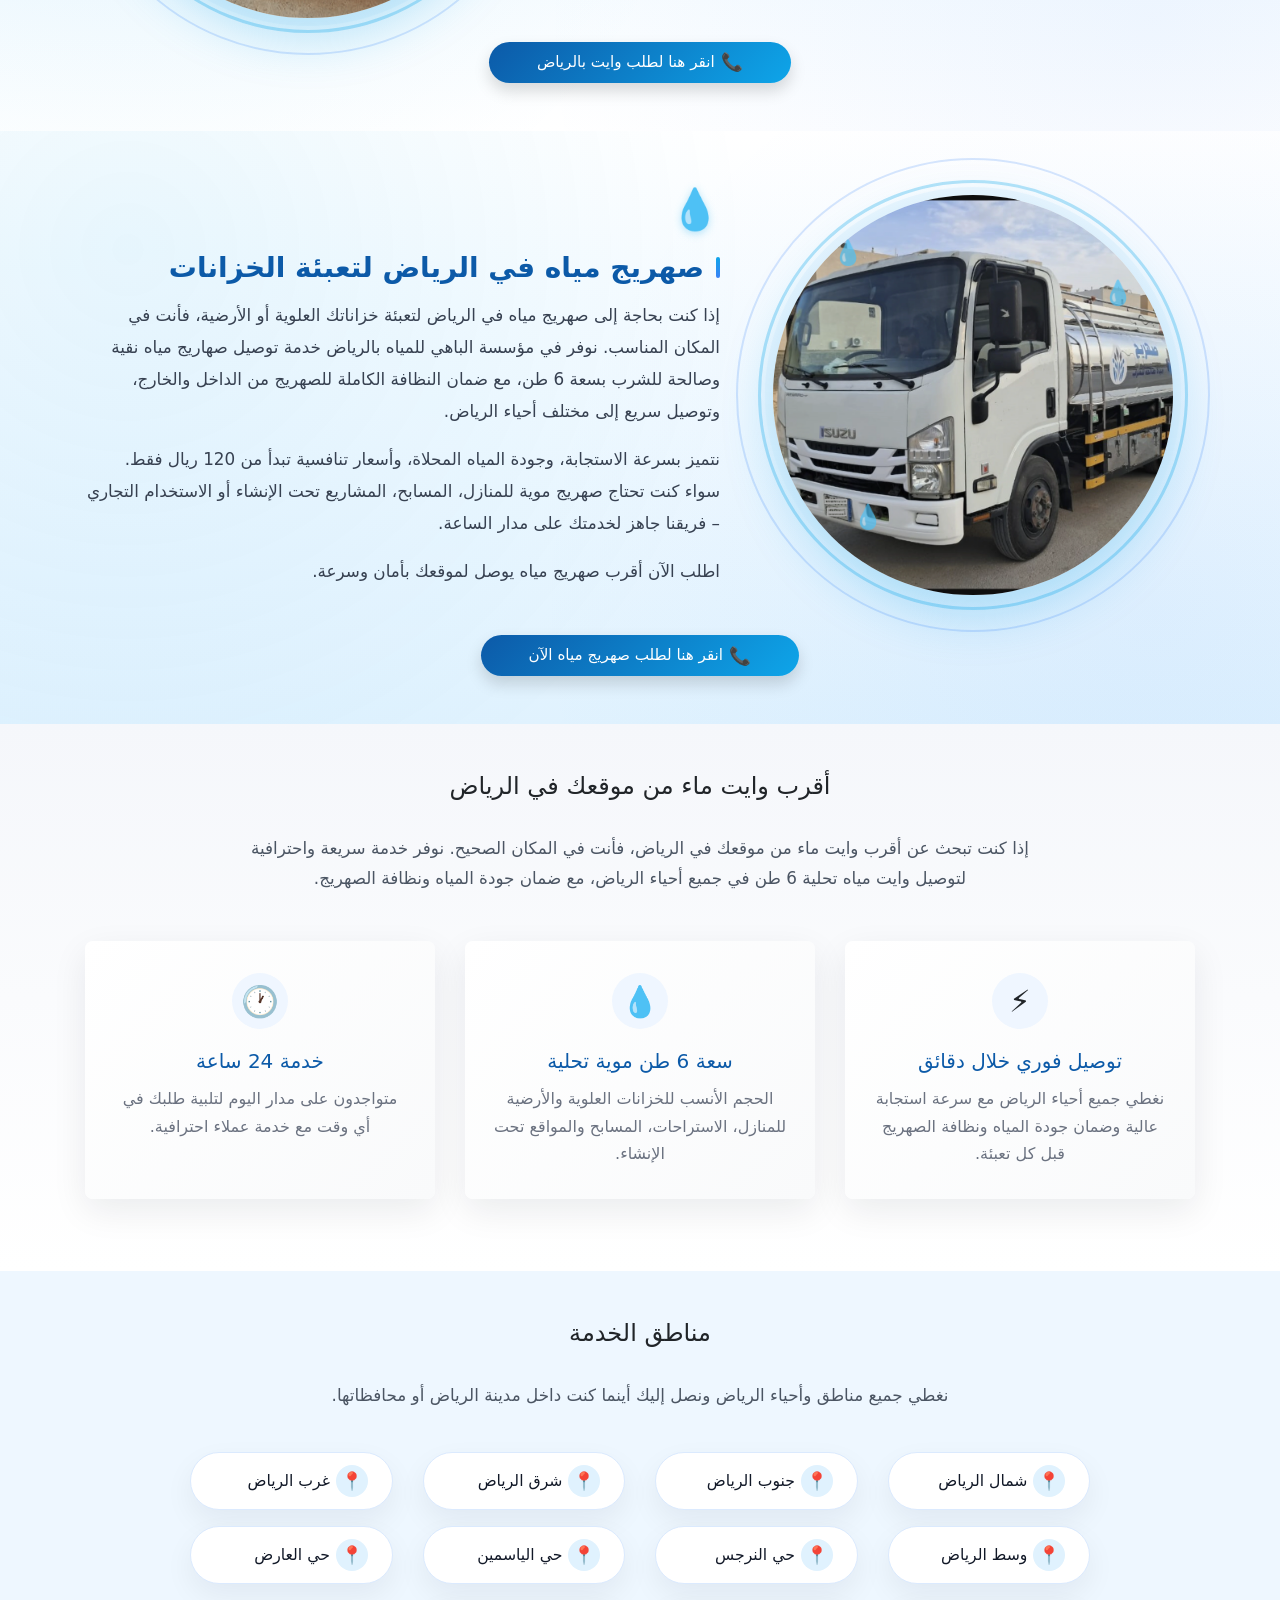
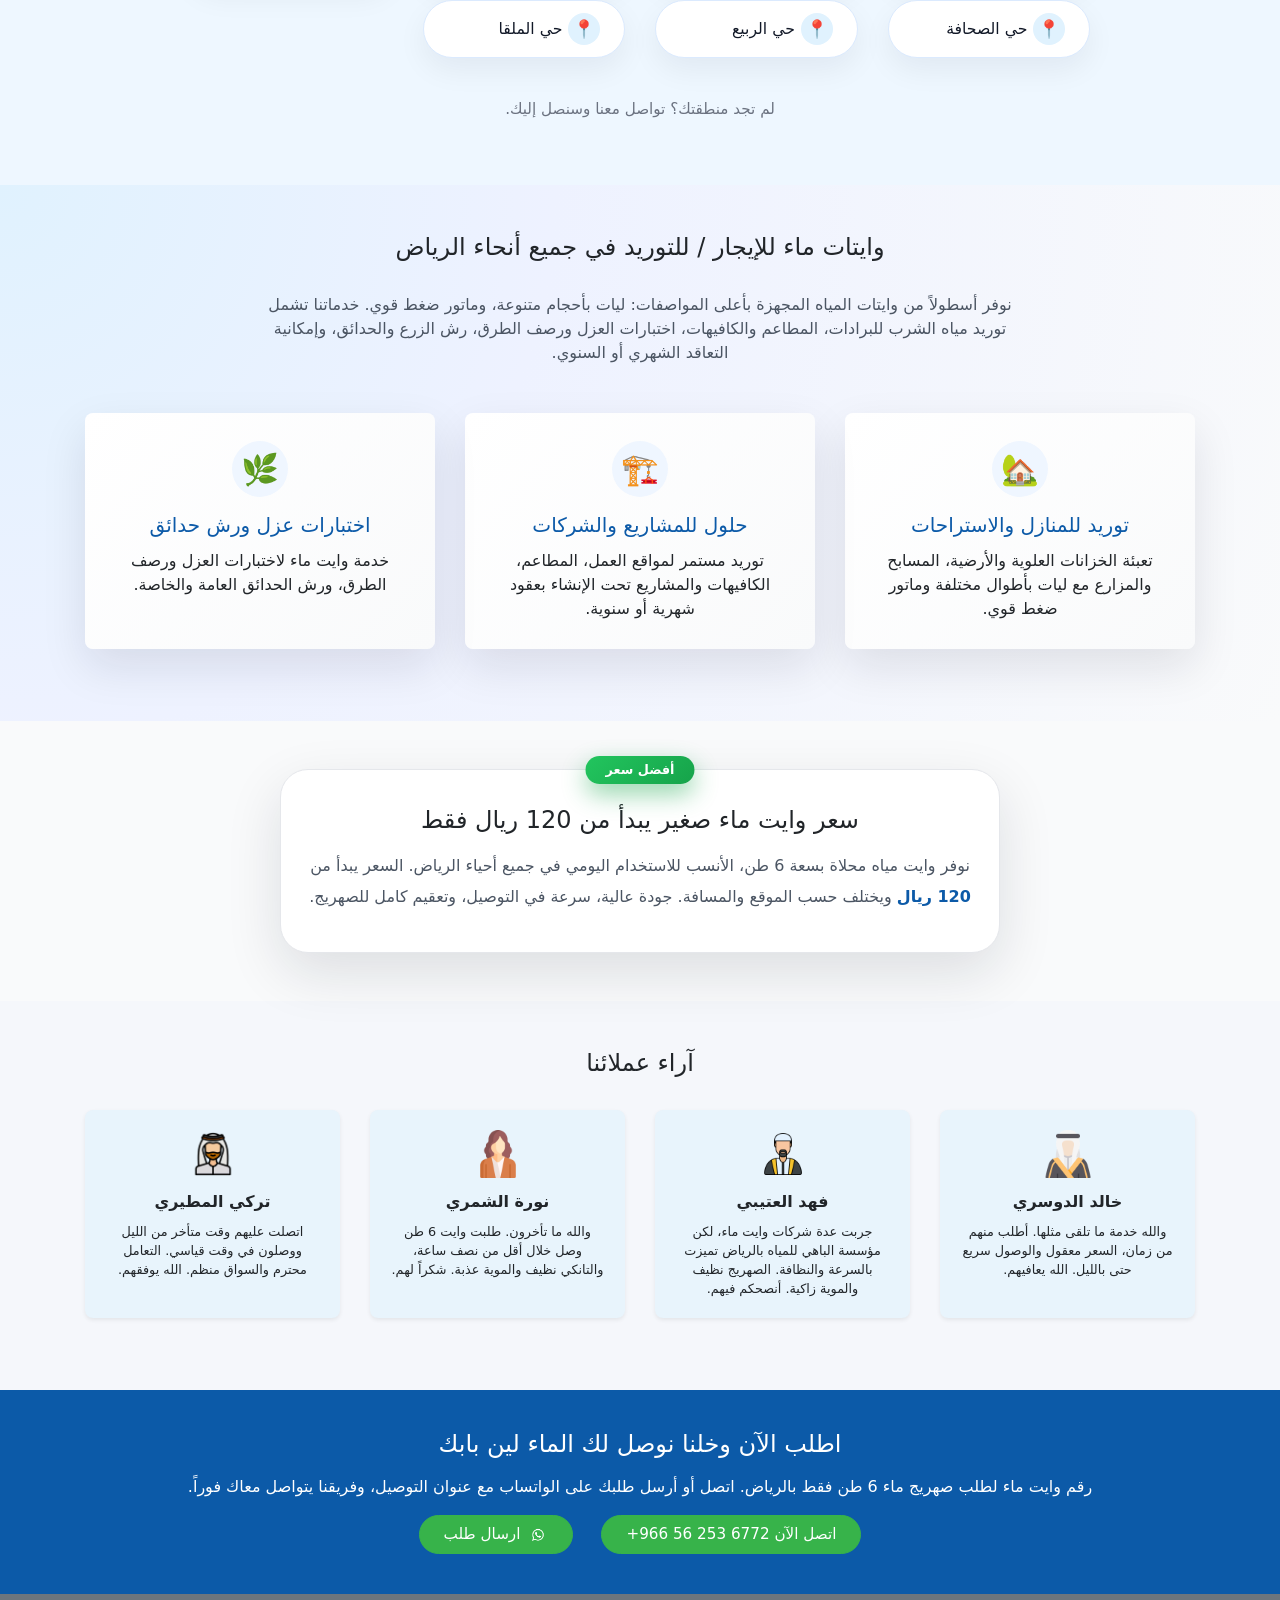
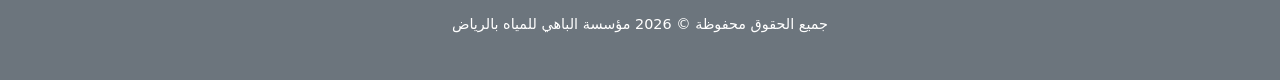
==== commit 7a2a07b4: "Use WebP + lazy loading for article images Co-authored-by: Cursor <cursoragent@cursor.com>" ====
--- a/index.html
+++ b/index.html
@@ -141,7 +141,10 @@
                                 <span class="water-drop">💧</span>
                                 <span class="water-drop">💧</span>
                             </div>
-                            <img src="./img/car.png" alt="وايت ماء 6 طن - توصيل مياه تحلية صالحة للشرب لجميع أحياء الرياض" class="img-fluid article-image-main">
+                            <picture>
+                                <source srcset="./img/car.webp" type="image/webp">
+                                <img src="./img/car.png" alt="وايت ماء 6 طن - توصيل مياه تحلية صالحة للشرب لجميع أحياء الرياض" class="img-fluid article-image-main" loading="lazy">
+                            </picture>
                         </div>
                     </div>
                     <div class="col-lg-7">
@@ -180,7 +183,10 @@
                                 <span class="water-drop">💧</span>
                                 <span class="water-drop">💧</span>
                             </div>
-                            <img src="./img/car_two.png" alt="وايت ماء جنوب الرياض - صهريج مياه 6 طن توصيل سريع" class="img-fluid article-image-main">
+                            <picture>
+                                <source srcset="./img/car_two.webp" type="image/webp">
+                                <img src="./img/car_two.png" alt="وايت ماء جنوب الرياض - صهريج مياه 6 طن توصيل سريع" class="img-fluid article-image-main" loading="lazy">
+                            </picture>
                         </div>
                     </div>
                     <div class="col-lg-7">
@@ -216,7 +222,10 @@
                                 <span class="water-drop">💧</span>
                                 <span class="water-drop">💧</span>
                             </div>
-                            <img src="./img/car_three.png" alt="وايت ماء 6 طن - توصيل صهريج مياه لجميع أحياء الرياض - مؤسسة الباهي للمياه بالرياض" class="img-fluid article-image-main">
+                            <picture>
+                                <source srcset="./img/car_three.webp" type="image/webp">
+                                <img src="./img/car_three.png" alt="وايت ماء 6 طن - توصيل صهريج مياه لجميع أحياء الرياض - مؤسسة الباهي للمياه بالرياض" class="img-fluid article-image-main" loading="lazy">
+                            </picture>
                         </div>
                     </div>
                     <div class="col-lg-7">
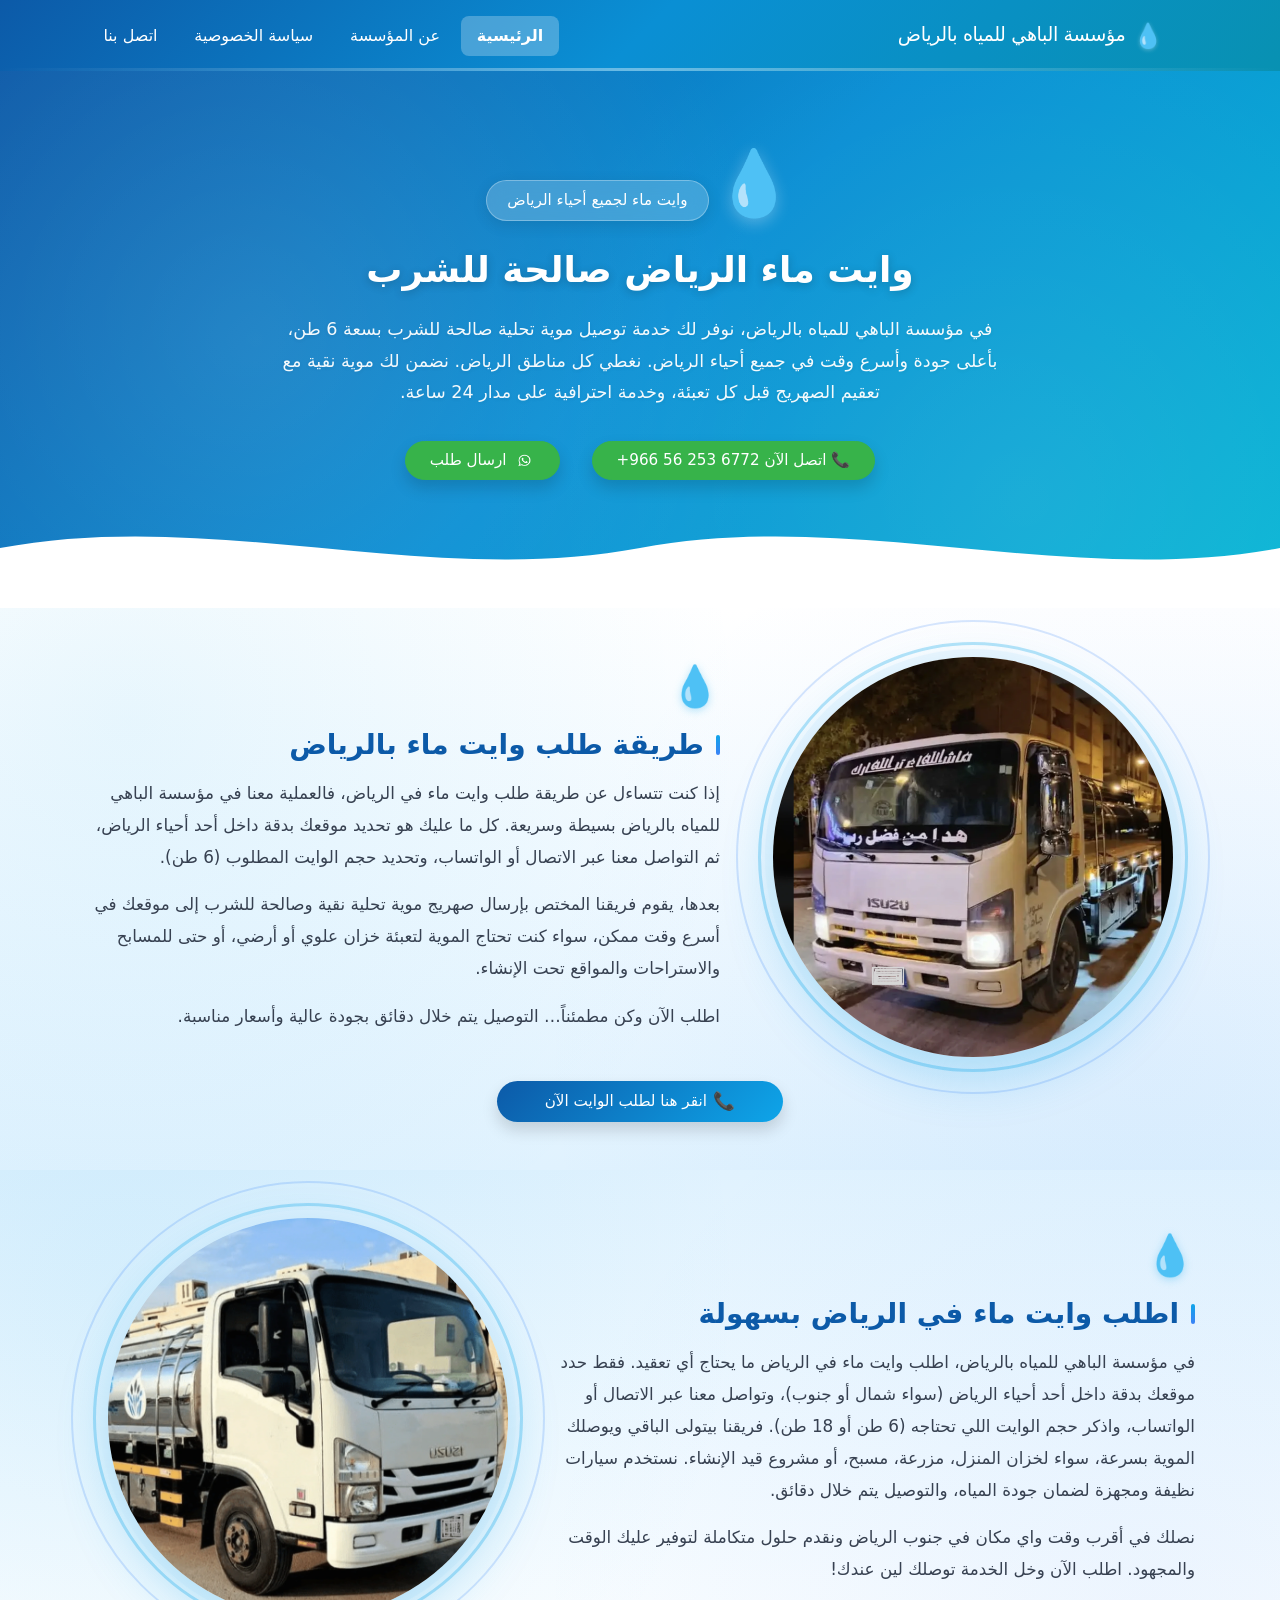
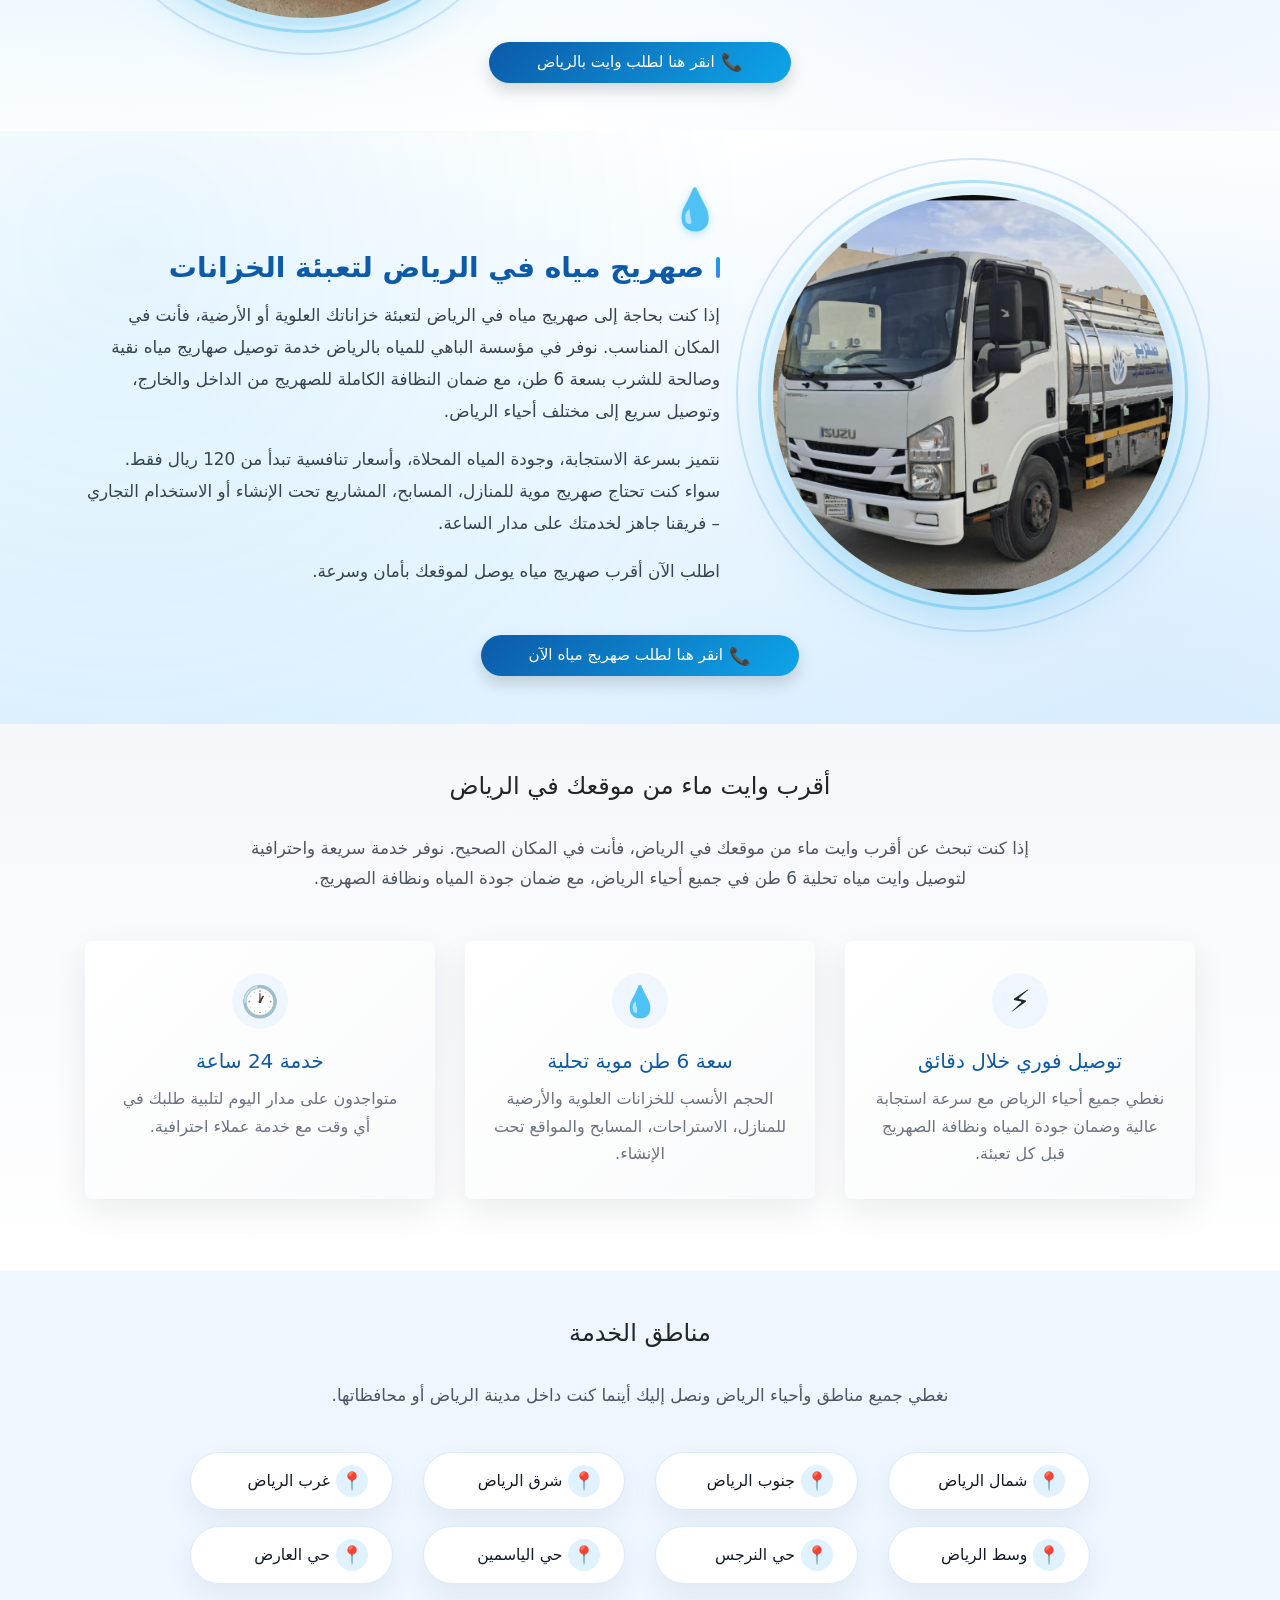
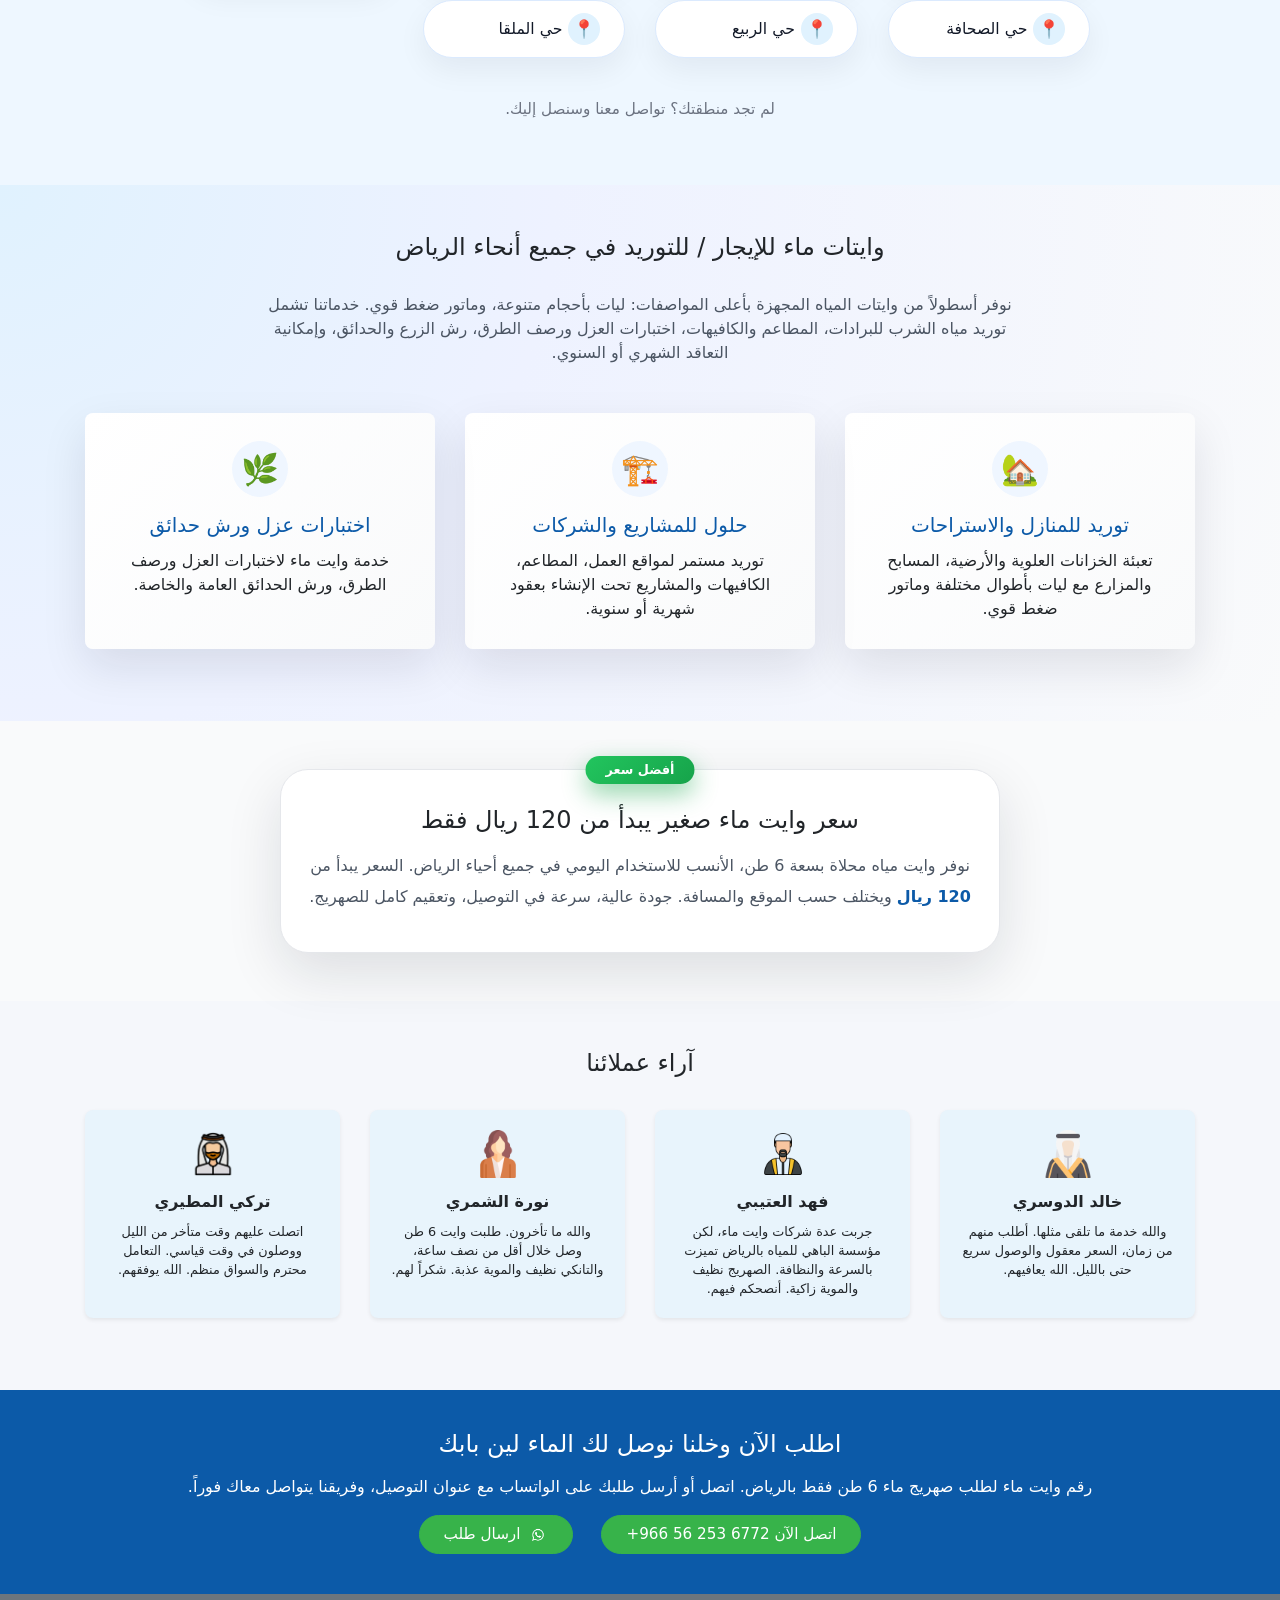
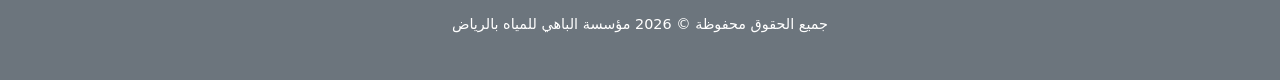
==== commit 66ae698a: "remove img artical drops Co-authored-by: Cursor <cursoragent@cursor.com>" ====
--- a/index.html
+++ b/index.html
@@ -136,11 +136,6 @@
                     <div class="col-lg-5 mb-4 mb-lg-0 text-center">
                         <div class="article-image-wrapper mx-auto">
                             <div class="article-water-ring"></div>
-                            <div class="article-water-drops">
-                                <span class="water-drop">💧</span>
-                                <span class="water-drop">💧</span>
-                                <span class="water-drop">💧</span>
-                            </div>
                             <picture>
                                 <source srcset="./img/car.webp" type="image/webp">
                                 <img src="./img/car.png" alt="وايت ماء 6 طن - توصيل مياه تحلية صالحة للشرب لجميع أحياء الرياض" class="img-fluid article-image-main" loading="lazy">
@@ -178,11 +173,6 @@
                     <div class="col-lg-5 mb-4 mb-lg-0 text-center">
                         <div class="article-image-wrapper mx-auto">
                             <div class="article-water-ring"></div>
-                            <div class="article-water-drops">
-                                <span class="water-drop">💧</span>
-                                <span class="water-drop">💧</span>
-                                <span class="water-drop">💧</span>
-                            </div>
                             <picture>
                                 <source srcset="./img/car_two.webp" type="image/webp">
                                 <img src="./img/car_two.png" alt="وايت ماء جنوب الرياض - صهريج مياه 6 طن توصيل سريع" class="img-fluid article-image-main" loading="lazy">
@@ -217,11 +207,6 @@
                     <div class="col-lg-5 mb-4 mb-lg-0 text-center">
                         <div class="article-image-wrapper mx-auto">
                             <div class="article-water-ring"></div>
-                            <div class="article-water-drops">
-                                <span class="water-drop">💧</span>
-                                <span class="water-drop">💧</span>
-                                <span class="water-drop">💧</span>
-                            </div>
                             <picture>
                                 <source srcset="./img/car_three.webp" type="image/webp">
                                 <img src="./img/car_three.png" alt="وايت ماء 6 طن - توصيل صهريج مياه لجميع أحياء الرياض - مؤسسة الباهي للمياه بالرياض" class="img-fluid article-image-main" loading="lazy">
--- a/css/main.css
+++ b/css/main.css
@@ -628,53 +628,6 @@
     50% {
         transform: scale(1.1);
         opacity: 0.3;
-    }
-}
-
-/* Floating water drops around image */
-.article-water-drops {
-    position: absolute;
-    top: 0;
-    left: 0;
-    right: 0;
-    bottom: 0;
-    z-index: 3;
-    pointer-events: none;
-}
-
-.water-drop {
-    position: absolute;
-    font-size: 1.5rem;
-    animation: water-drop-fall 4s ease-in-out infinite;
-    opacity: 0.7;
-}
-
-.water-drop:nth-child(1) {
-    top: 10%;
-    left: 15%;
-    animation-delay: 0s;
-}
-
-.water-drop:nth-child(2) {
-    top: 20%;
-    right: 10%;
-    animation-delay: 1.3s;
-}
-
-.water-drop:nth-child(3) {
-    bottom: 15%;
-    left: 20%;
-    animation-delay: 2.6s;
-}
-
-@keyframes water-drop-fall {
-    0%, 100% {
-        transform: translateY(0) scale(1);
-        opacity: 0.7;
-    }
-    50% {
-        transform: translateY(-20px) scale(1.2);
-        opacity: 1;
     }
 }
 
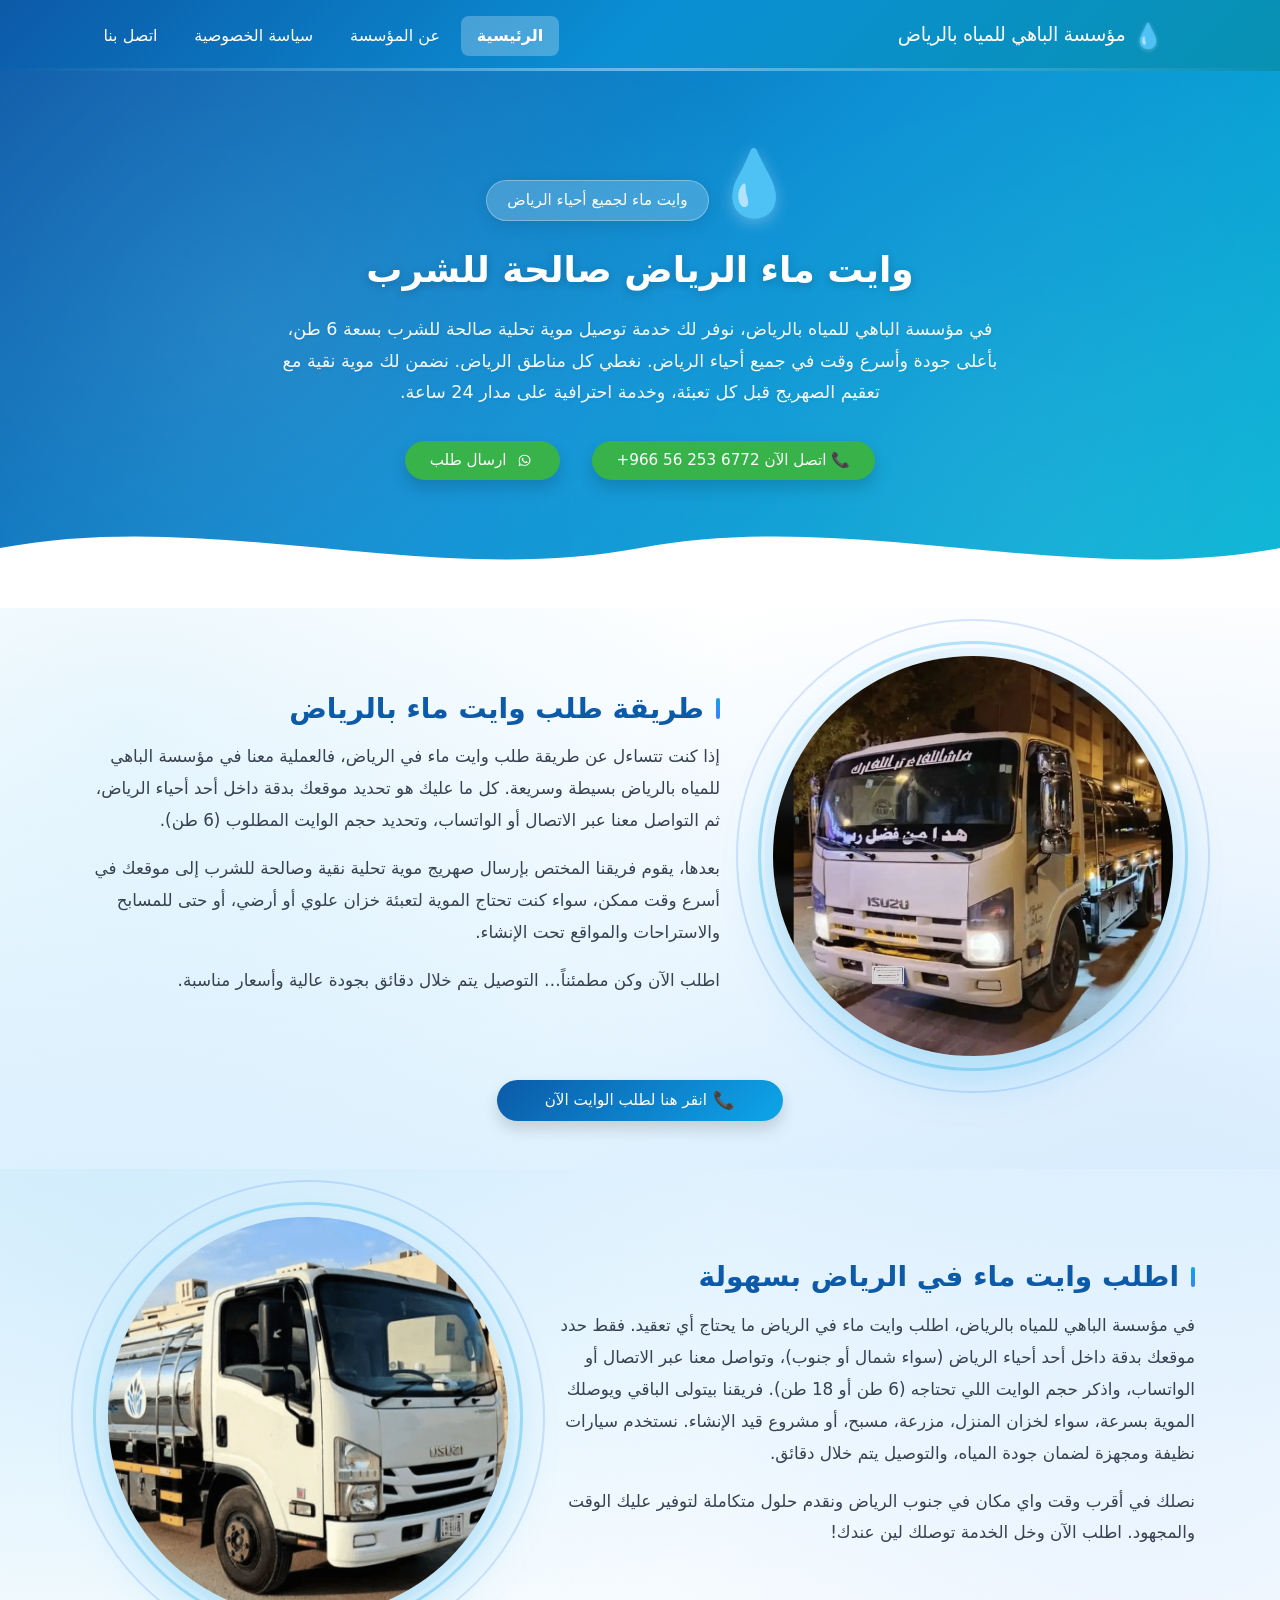
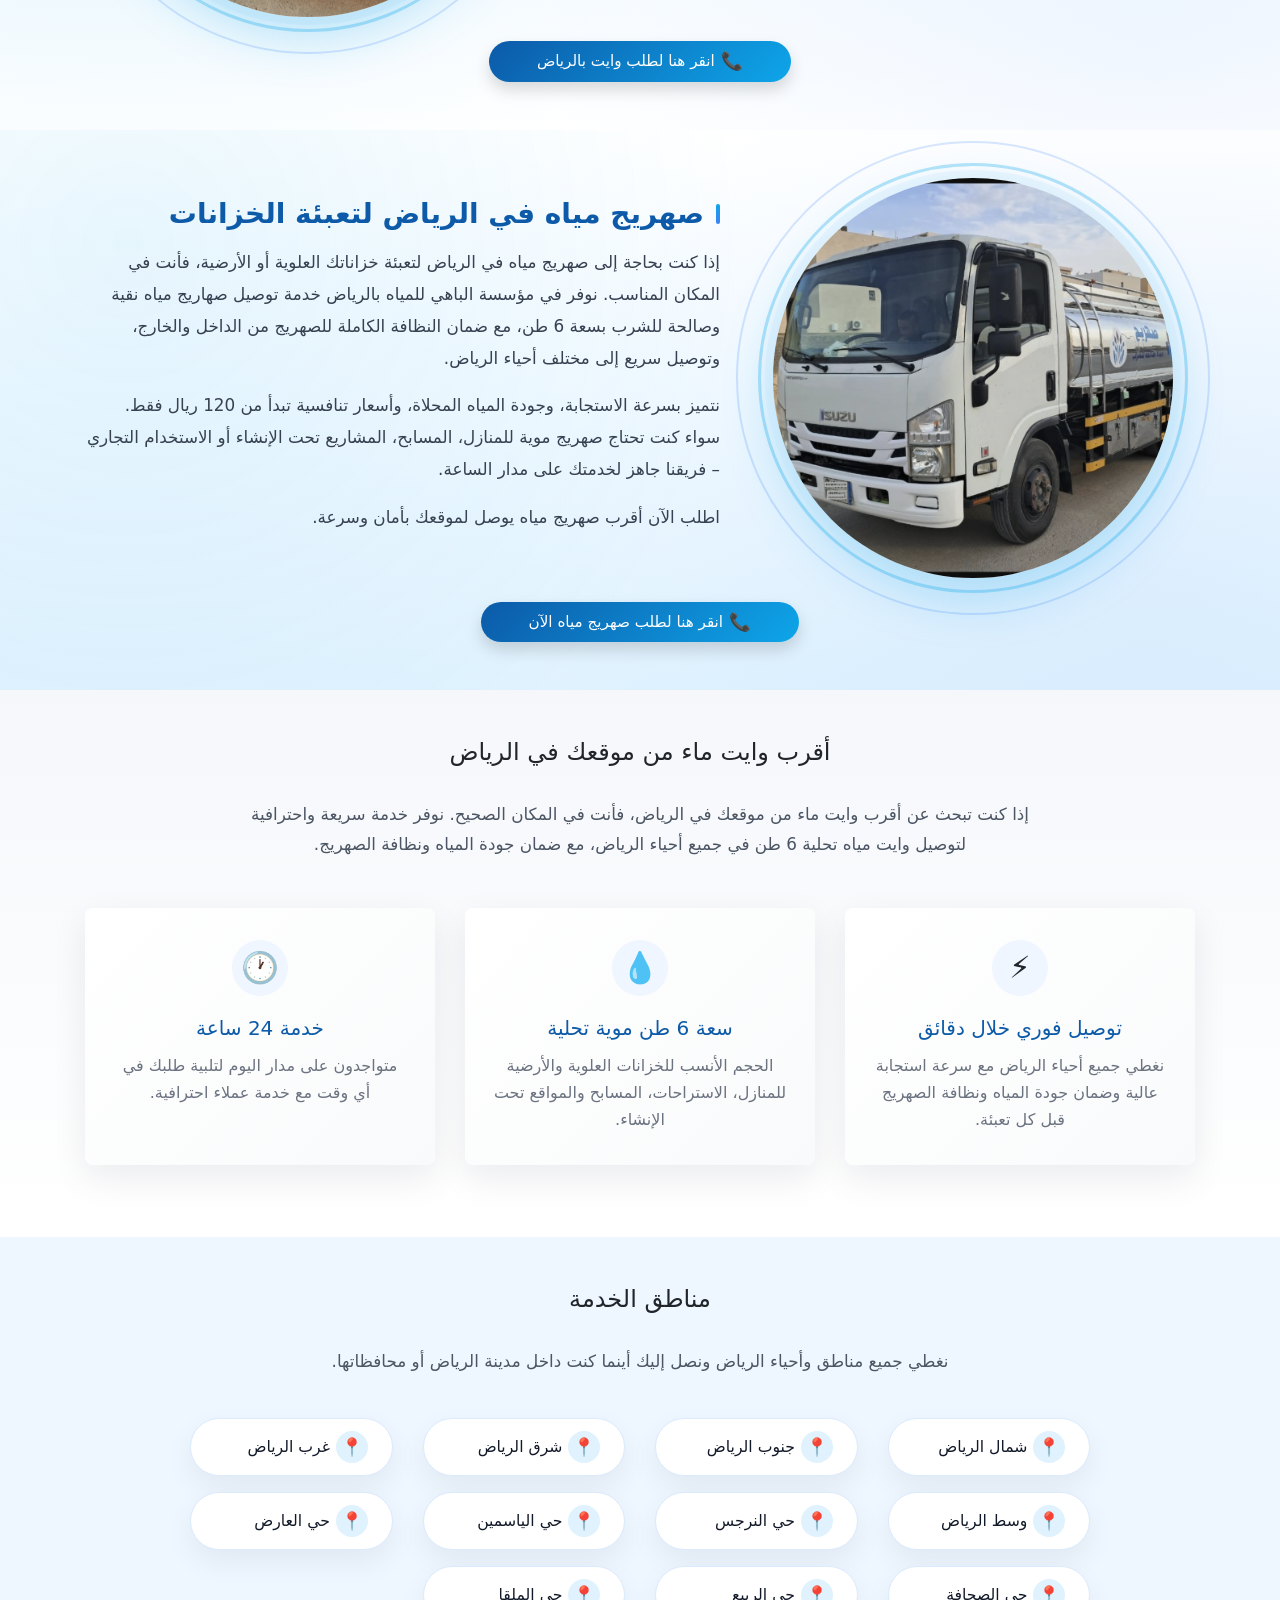
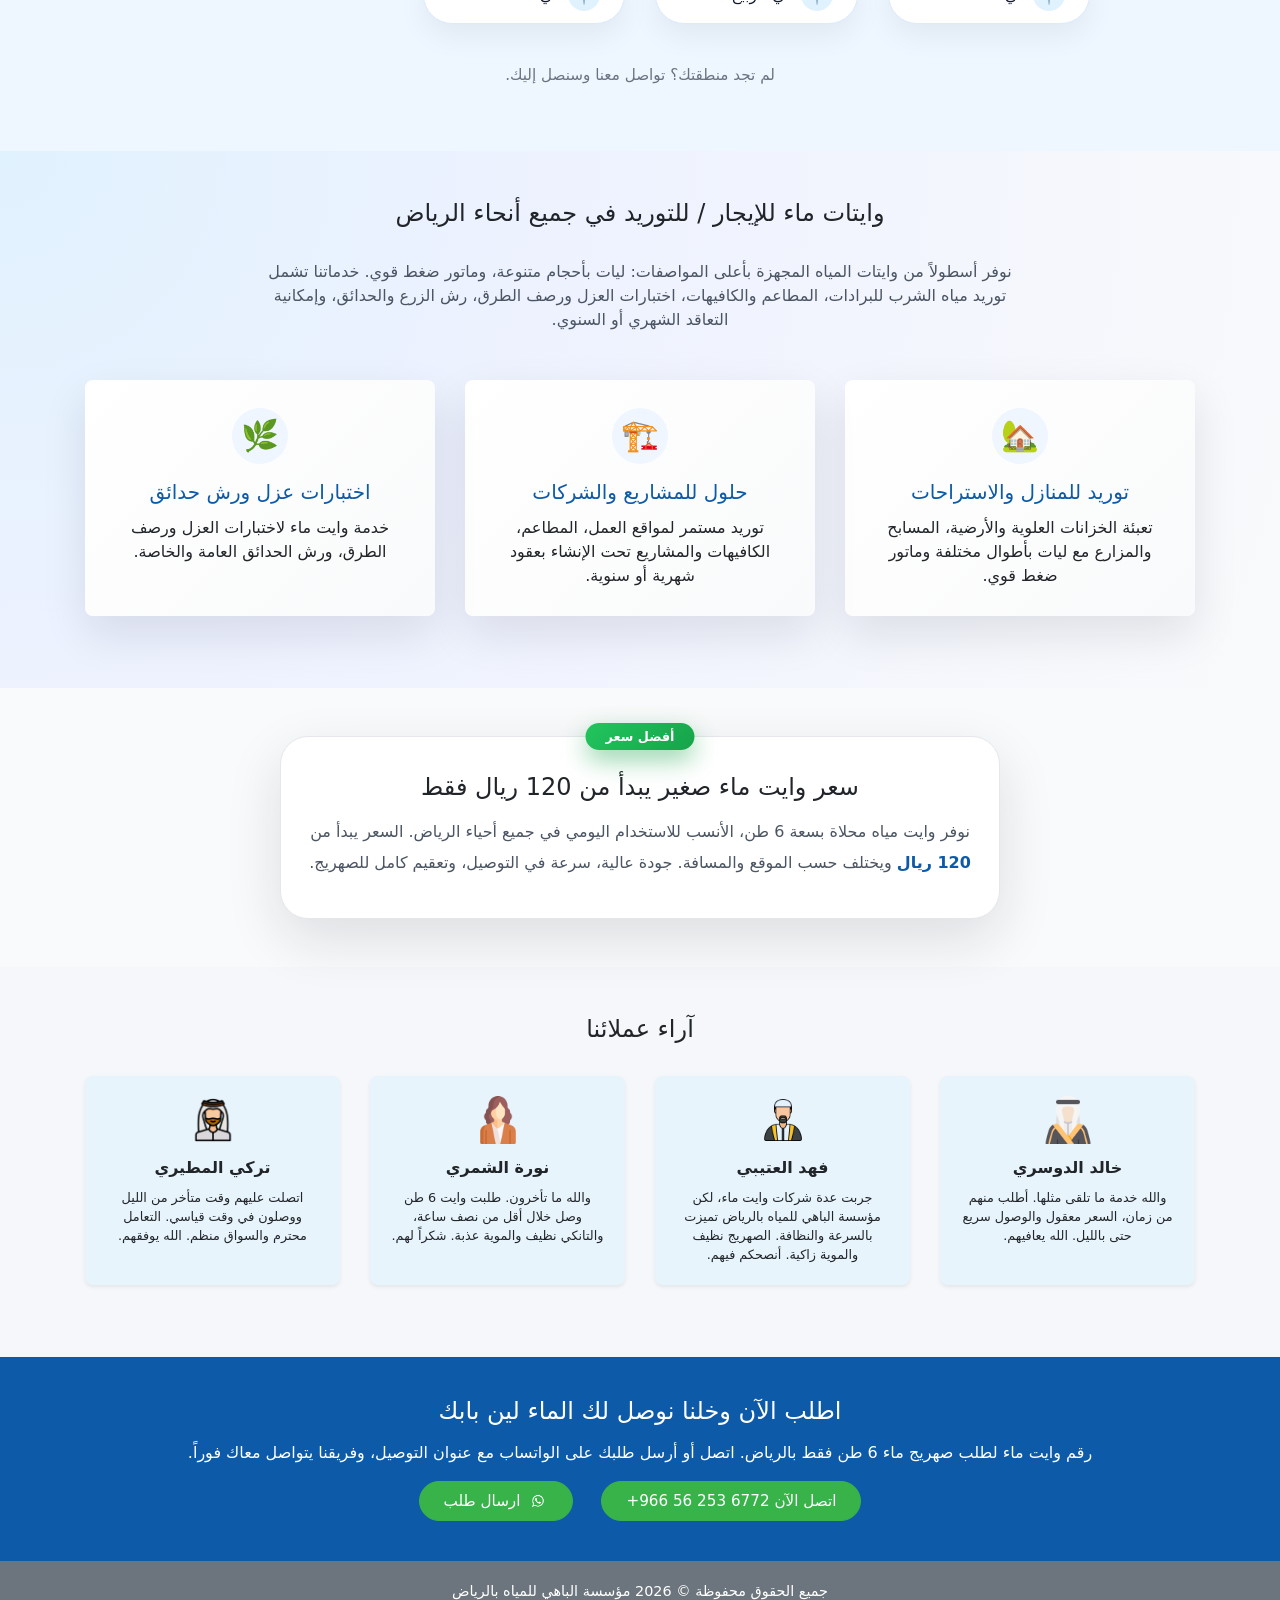
==== commit 10dccdf6: "remove article header water icons Co-authored-by: Cursor <cursoragent@cursor.com>" ====
--- a/index.html
+++ b/index.html
@@ -143,7 +143,6 @@
                         </div>
                     </div>
                     <div class="col-lg-7">
-                        <div class="article-water-icon">💧</div>
                         <h2 class="article-title">طريقة طلب وايت ماء بالرياض</h2>
                         <p class="article-text">
                             إذا كنت تتساءل عن طريقة طلب وايت ماء في الرياض، فالعملية معنا في مؤسسة الباهي للمياه بالرياض بسيطة وسريعة. كل ما عليك هو تحديد موقعك بدقة داخل أحد أحياء الرياض، ثم التواصل معنا عبر الاتصال أو الواتساب، وتحديد حجم الوايت المطلوب (6 طن).
@@ -180,7 +179,6 @@
                         </div>
                     </div>
                     <div class="col-lg-7">
-                        <div class="article-water-icon">💧</div>
                         <h2 class="article-title">اطلب وايت ماء في الرياض بسهولة</h2>
                         <p class="article-text">
                             في مؤسسة الباهي للمياه بالرياض، اطلب وايت ماء في الرياض ما يحتاج أي تعقيد. فقط حدد موقعك بدقة داخل أحد أحياء الرياض (سواء شمال أو جنوب)، وتواصل معنا عبر الاتصال أو الواتساب، واذكر حجم الوايت اللي تحتاجه (6 طن أو 18 طن). فريقنا بيتولى الباقي ويوصلك الموية بسرعة، سواء لخزان المنزل، مزرعة، مسبح، أو مشروع قيد الإنشاء. نستخدم سيارات نظيفة ومجهزة لضمان جودة المياه، والتوصيل يتم خلال دقائق.
@@ -214,7 +212,6 @@
                         </div>
                     </div>
                     <div class="col-lg-7">
-                        <div class="article-water-icon">💧</div>
                         <h2 class="article-title">صهريج مياه في الرياض لتعبئة الخزانات</h2>
                         <p class="article-text">
                             إذا كنت بحاجة إلى صهريج مياه في الرياض لتعبئة خزاناتك العلوية أو الأرضية، فأنت في المكان المناسب. نوفر في مؤسسة الباهي للمياه بالرياض خدمة توصيل صهاريج مياه نقية وصالحة للشرب بسعة 6 طن، مع ضمان النظافة الكاملة للصهريج من الداخل والخارج، وتوصيل سريع إلى مختلف أحياء الرياض.
--- a/css/main.css
+++ b/css/main.css
@@ -550,24 +550,6 @@
 .article-section .container {
     position: relative;
     z-index: 1;
-}
-
-/* Water icon in text section */
-.article-water-icon {
-    font-size: 2.5rem;
-    display: inline-block;
-    margin-bottom: 0.75rem;
-    animation: water-drop-float 4s ease-in-out infinite;
-    filter: drop-shadow(0 2px 4px rgba(14, 165, 233, 0.3));
-}
-
-@keyframes water-drop-float {
-    0%, 100% {
-        transform: translateY(0) rotate(0deg);
-    }
-    50% {
-        transform: translateY(-8px) rotate(5deg);
-    }
 }
 
 /* Enhanced image wrapper with water effects */
